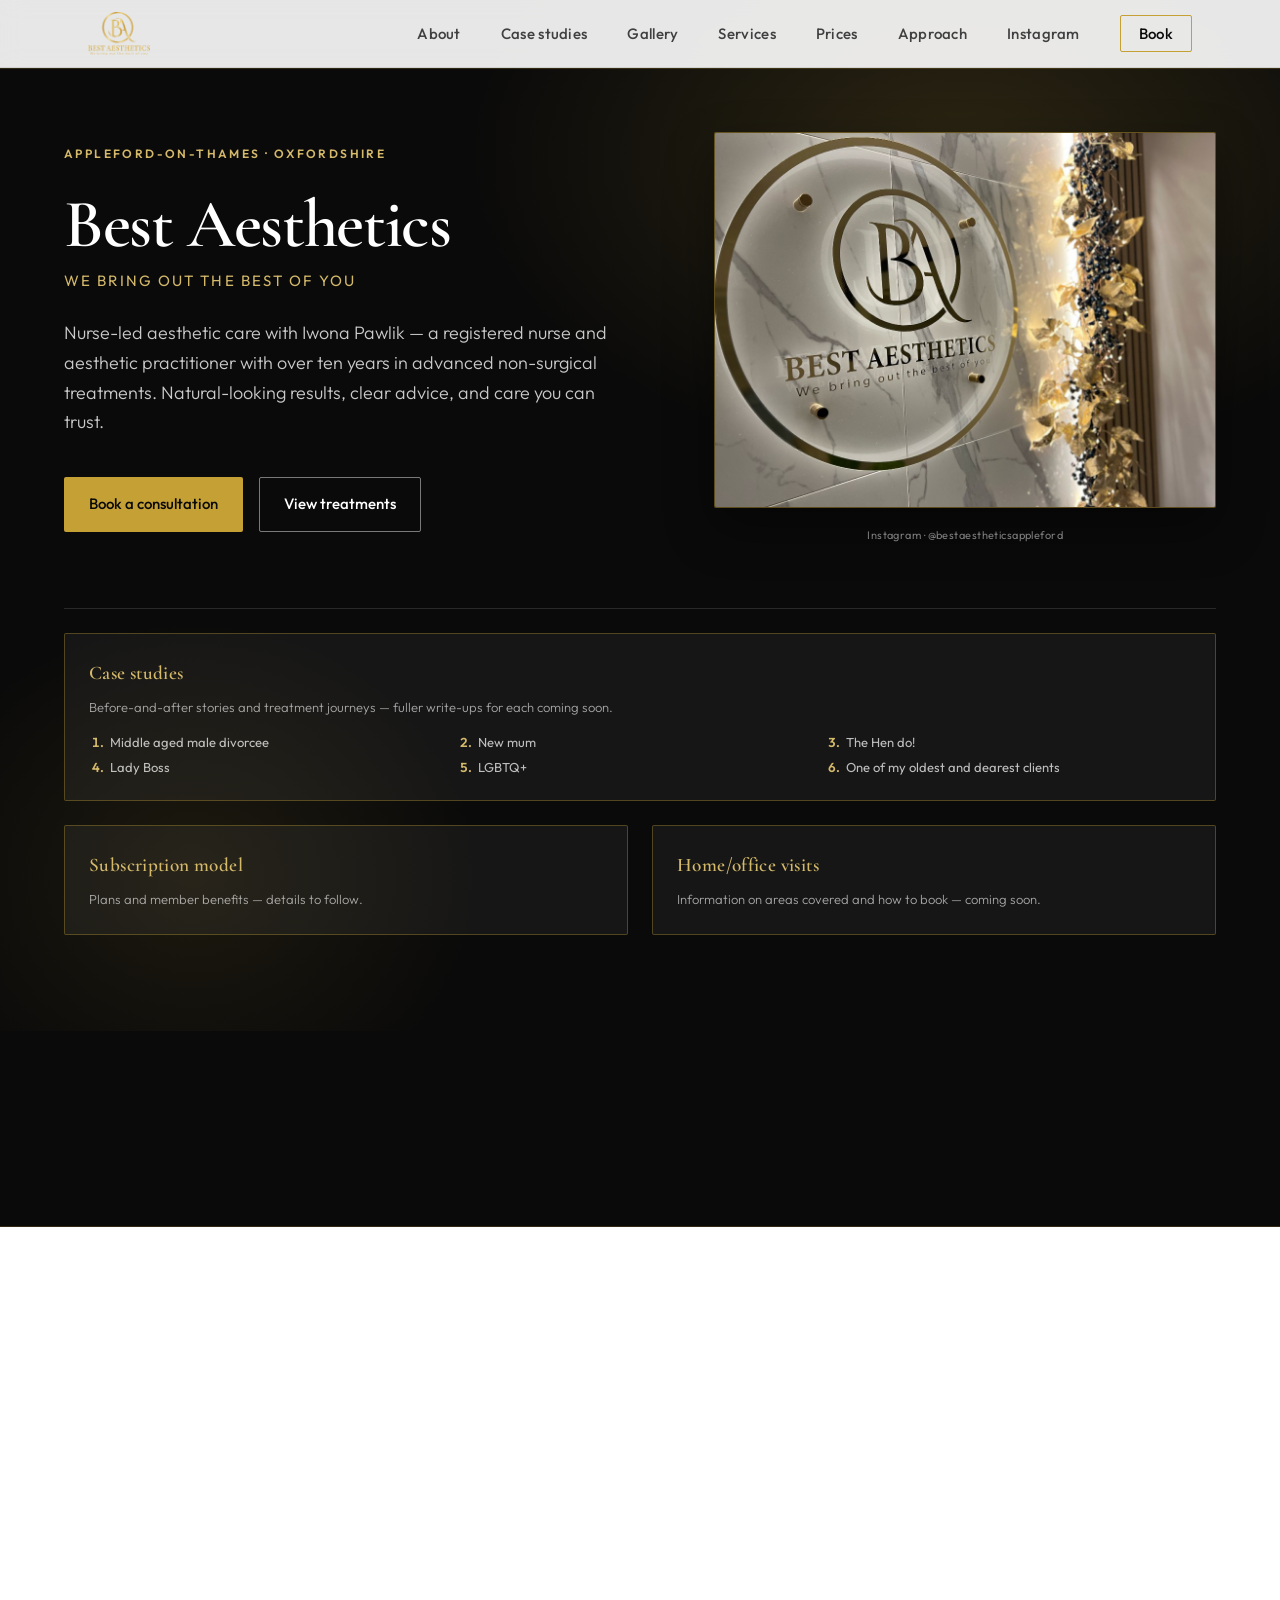
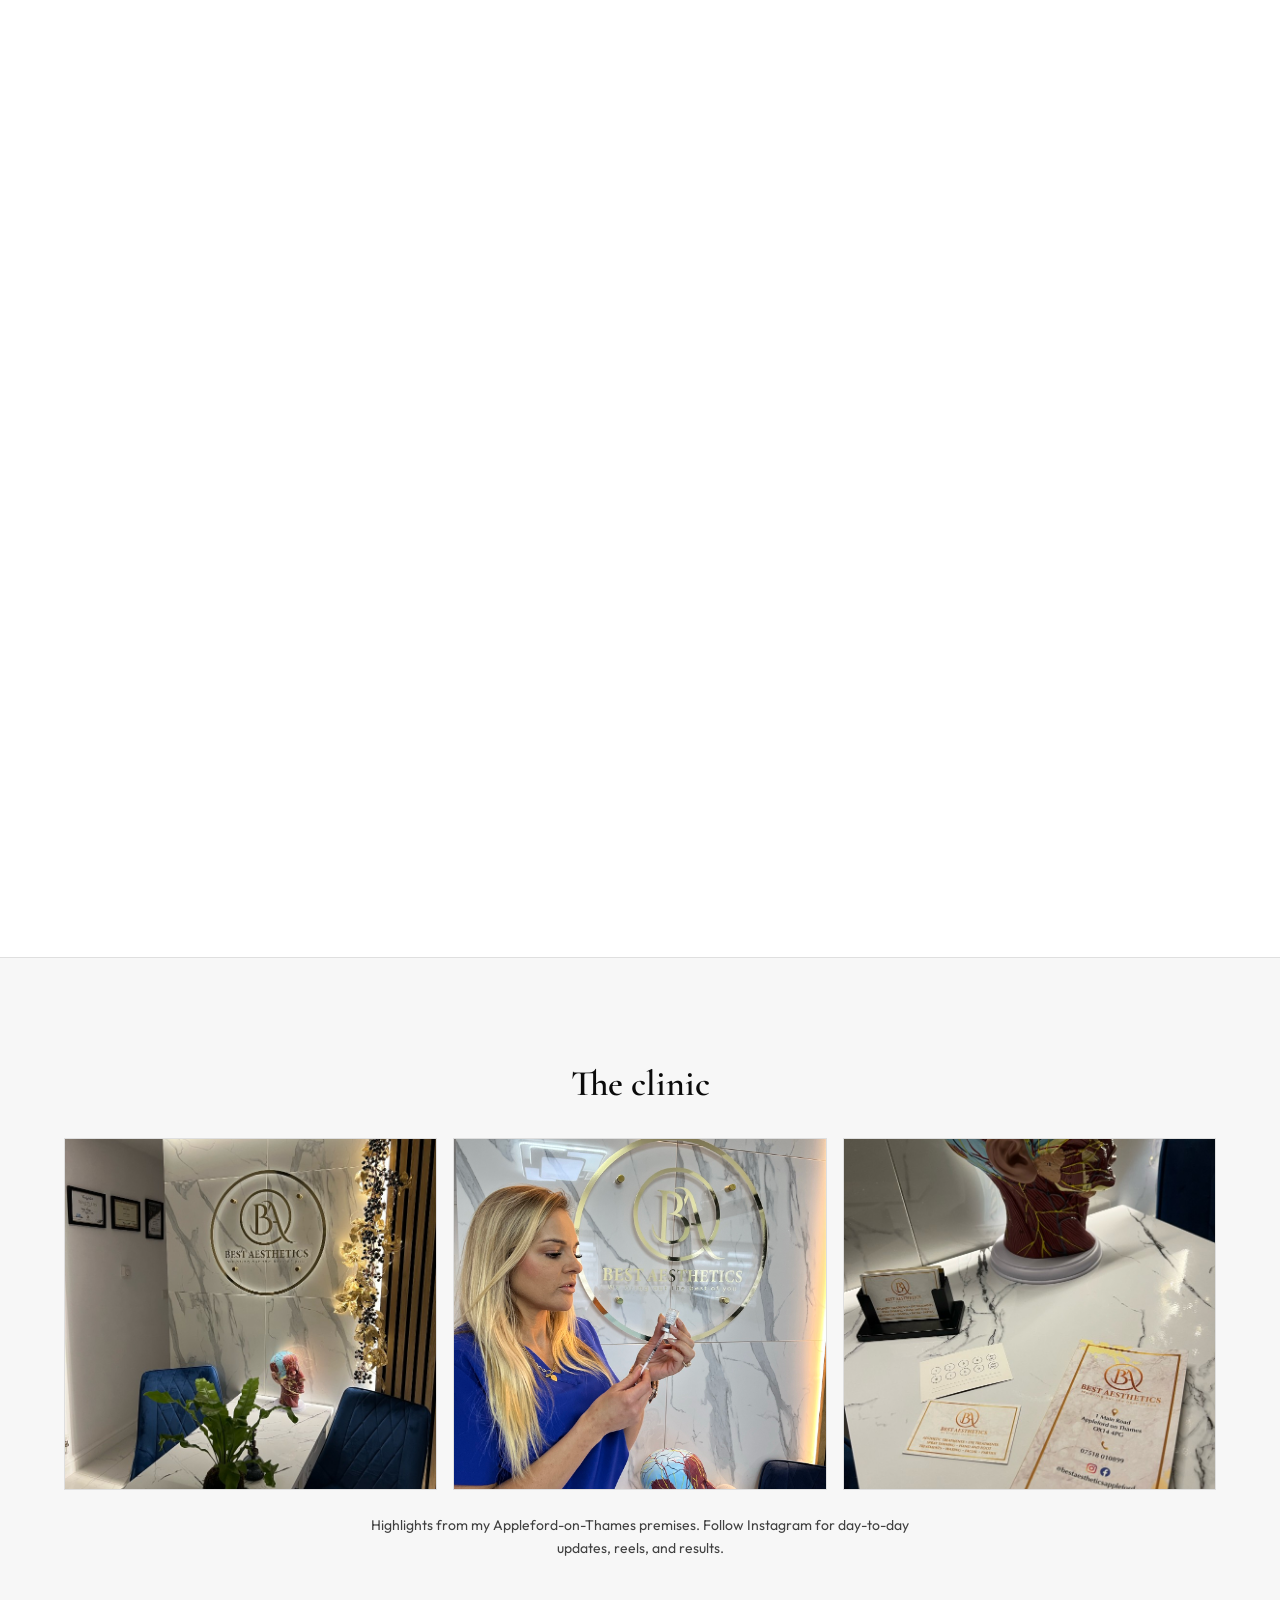
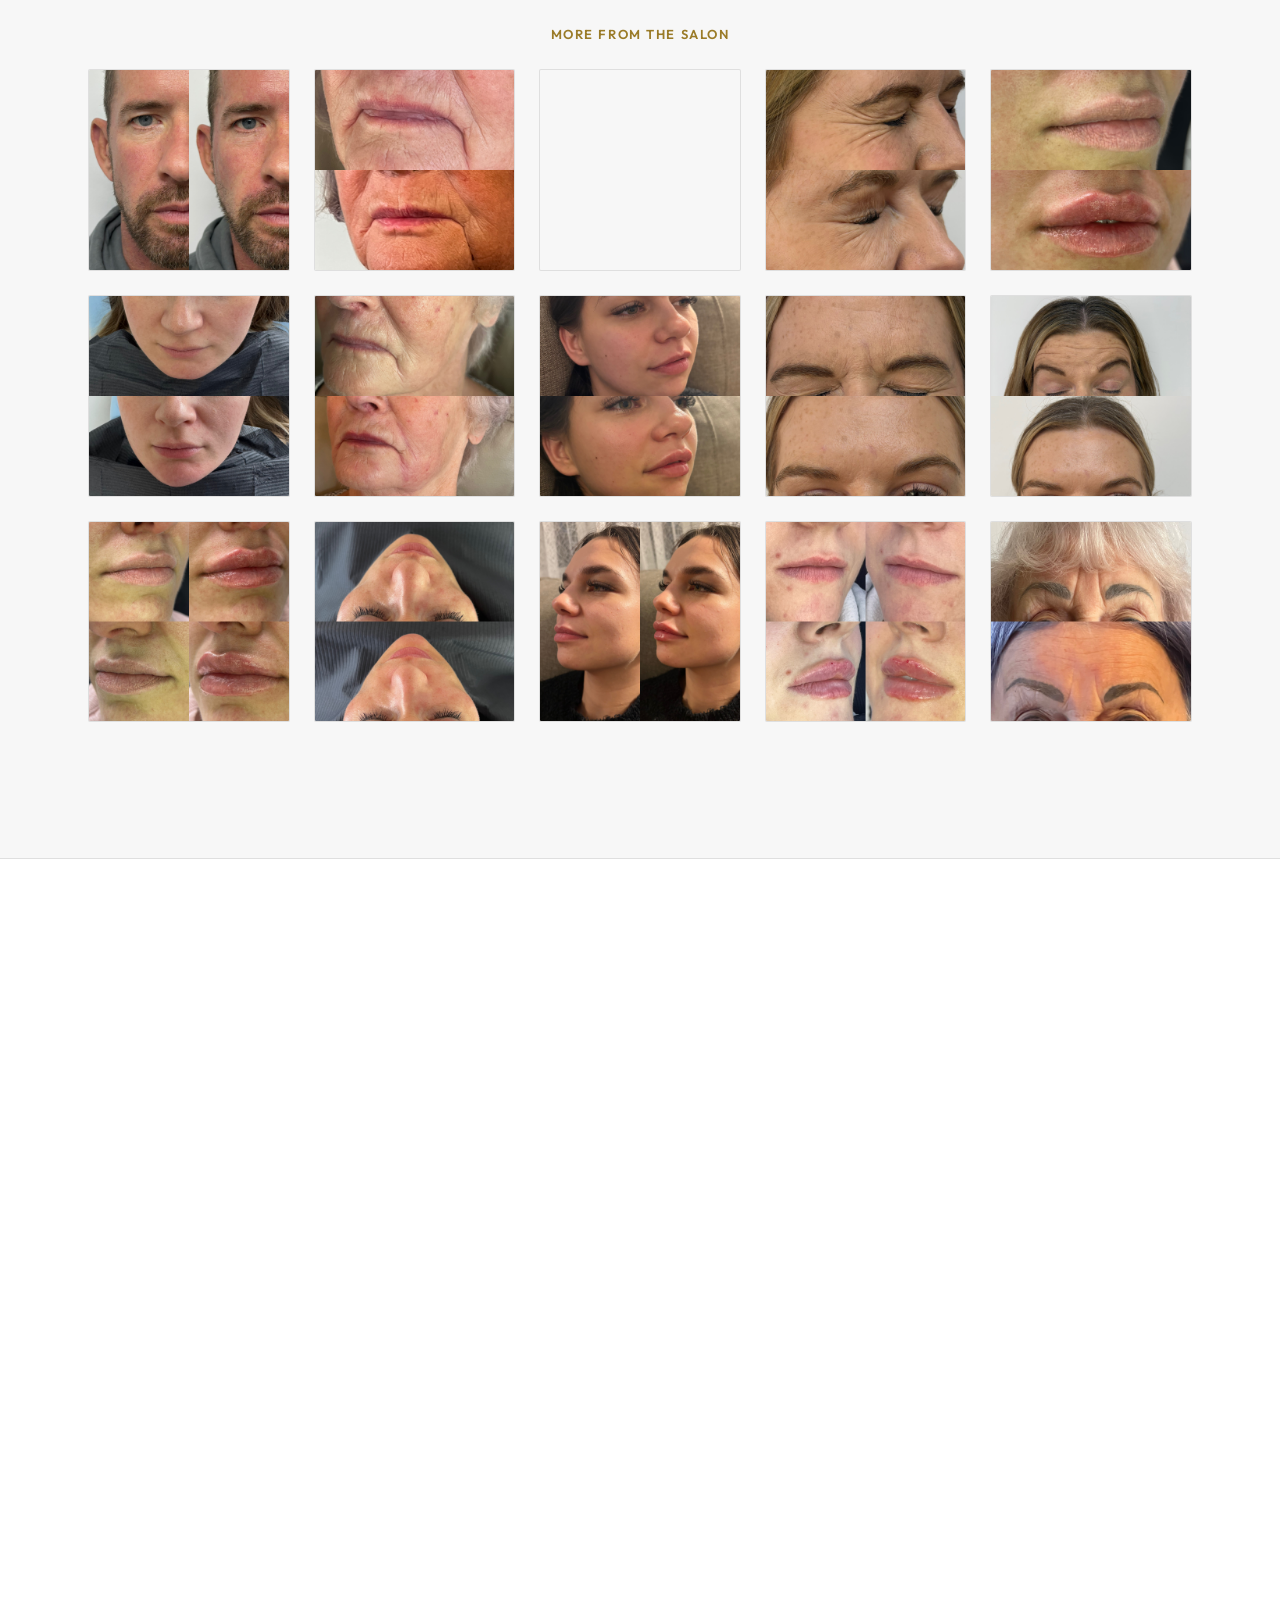
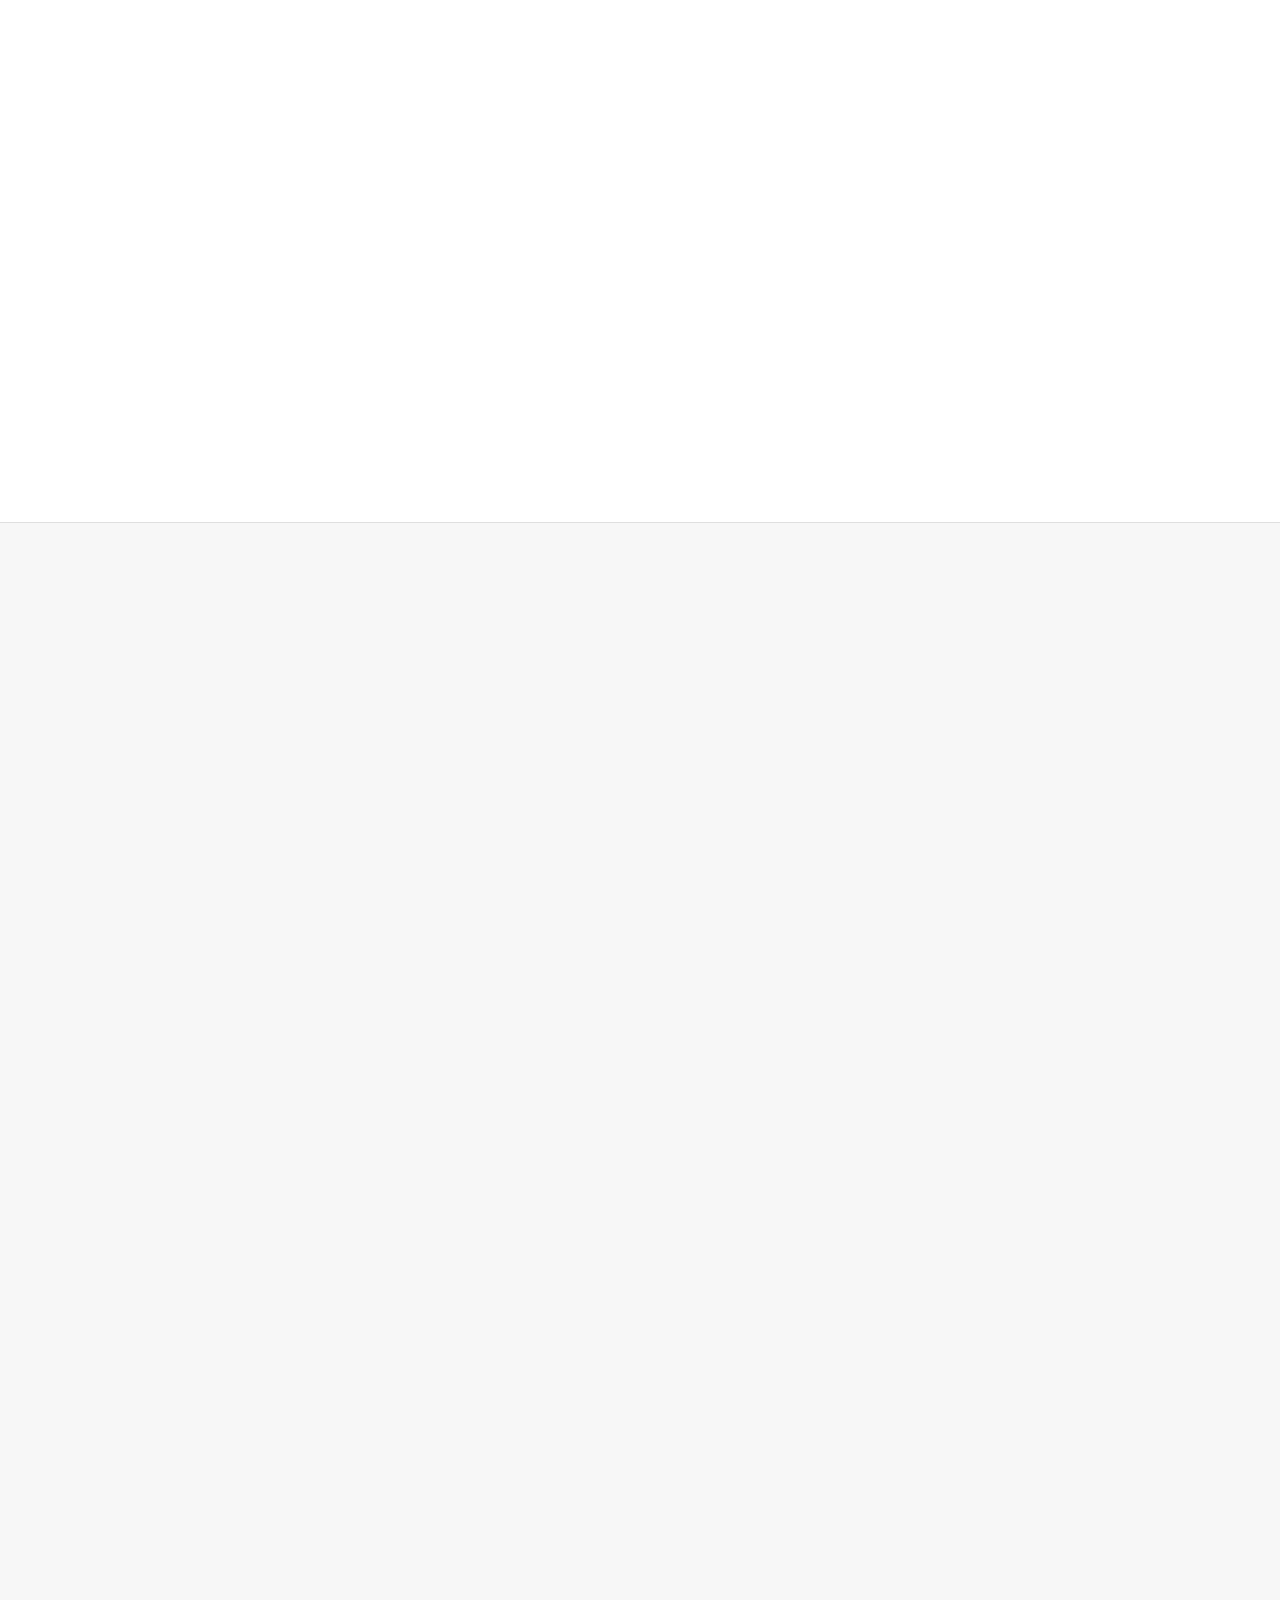
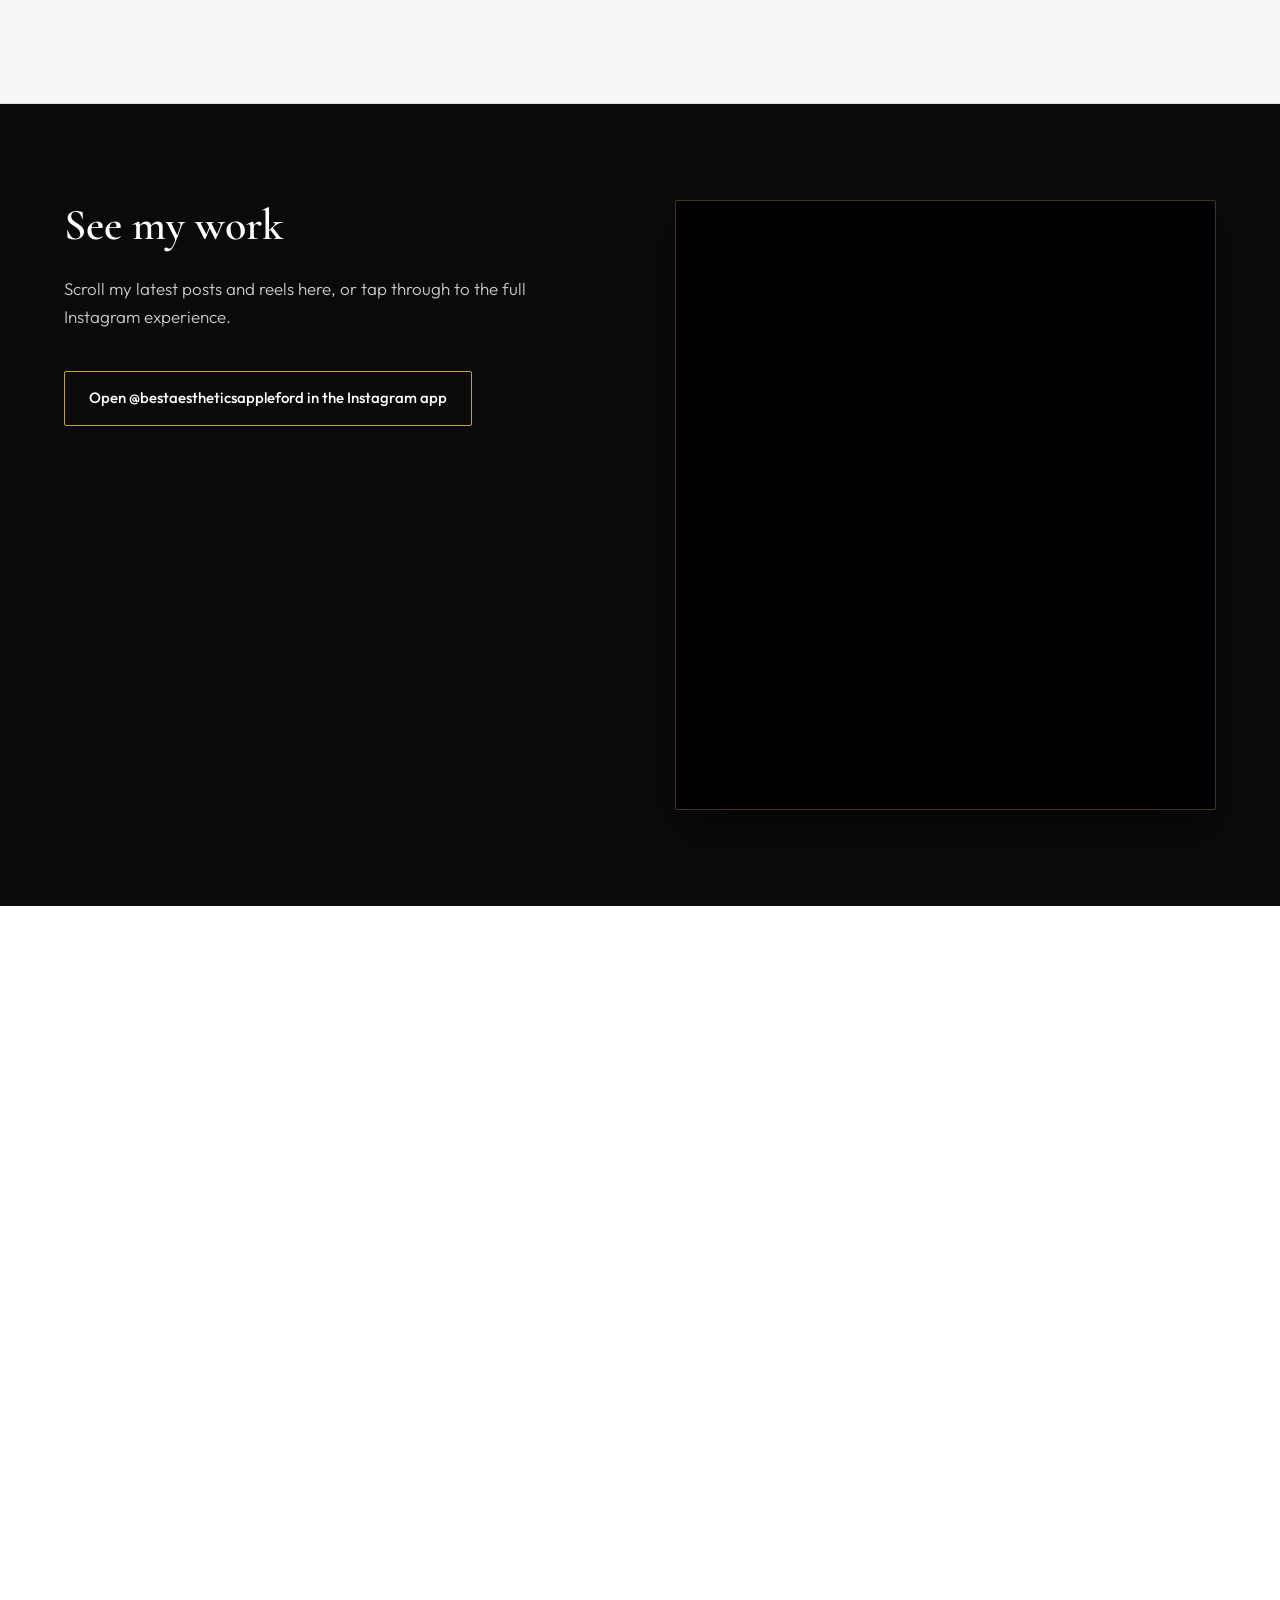
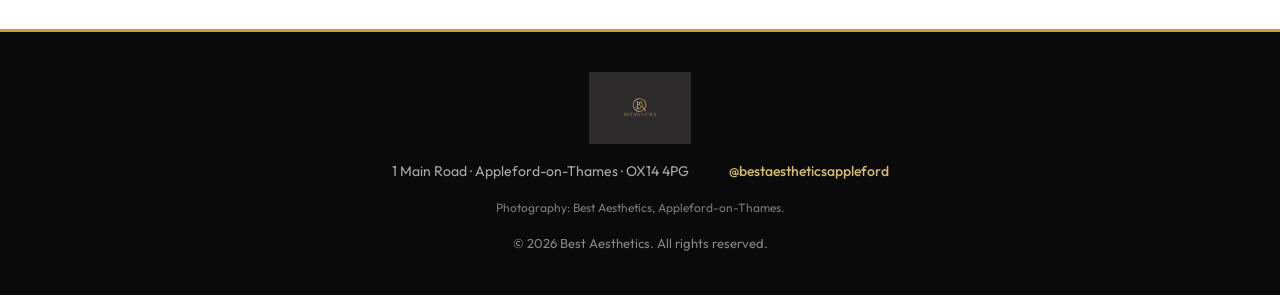
==== index.html @ 9007450d "Make reveal animations fail-safe so content never disappears without JS" ====
<!DOCTYPE html>
<html lang="en-GB">
  <head>
    <meta charset="UTF-8" />
    <meta name="viewport" content="width=device-width, initial-scale=1.0" />
    <script>document.documentElement.classList.add("js");</script>

    <!-- Primary SEO -->
    <title>Best Aesthetics — Nurse-Led Aesthetic Treatments | Appleford-on-Thames, Oxfordshire</title>
    <meta name="description" content="Nurse-led aesthetic clinic in Appleford-on-Thames, Oxfordshire. Anti-wrinkle injections, dermal fillers, lip augmentation, microneedling, vitamin B12 & IV drip therapy. Serving Didcot, Abingdon &amp; Oxford. Iwona Pawlik RGN — 10+ years' experience. Book a consultation today." />
    <meta name="keywords" content="aesthetics Oxfordshire, aesthetics Abingdon, aesthetics Didcot, aesthetics Oxford, anti-wrinkle injections Oxfordshire, dermal fillers Abingdon, lip filler Oxford, microneedling Oxfordshire, B12 injections, IV drip therapy, nurse-led aesthetics, Iwona Pawlik, Best Aesthetics Appleford, non-surgical treatments, aesthetic clinic near Oxford, Appleford aesthetics" />
    <meta name="author" content="Iwona Pawlik RGN, Best Aesthetics" />
    <meta name="robots" content="index, follow, max-snippet:-1, max-image-preview:large, max-video-preview:-1" />
    <meta name="theme-color" content="#0a0a0a" />
    <link rel="canonical" href="https://bestaesthetics.uk/" />

    <!-- Geo / local SEO -->
    <meta name="geo.region" content="GB-OXF" />
    <meta name="geo.placename" content="Appleford-on-Thames, Oxfordshire, England" />
    <meta name="geo.position" content="51.6254;-1.2618" />
    <meta name="ICBM" content="51.6254, -1.2618" />

    <!-- Open Graph -->
    <meta property="og:type" content="website" />
    <meta property="og:url" content="https://bestaesthetics.uk/" />
    <meta property="og:title" content="Best Aesthetics — Nurse-Led Aesthetic Treatments, Oxfordshire" />
    <meta property="og:description" content="Nurse-led aesthetic clinic in Appleford-on-Thames, Oxfordshire. Anti-wrinkle injections, fillers, lip augmentation, microneedling, B12 &amp; IV therapy. Iwona Pawlik RGN — 10+ years' experience." />
    <meta property="og:image" content="https://bestaesthetics.uk/images/about-iwona-clodagh.jpg" />
    <meta property="og:image:width" content="1600" />
    <meta property="og:image:height" content="1200" />
    <meta property="og:image:alt" content="Iwona Pawlik RGN at Best Aesthetics clinic, Appleford-on-Thames" />
    <meta property="og:locale" content="en_GB" />
    <meta property="og:site_name" content="Best Aesthetics" />

    <!-- Twitter Card -->
    <meta name="twitter:card" content="summary_large_image" />
    <meta name="twitter:title" content="Best Aesthetics — Nurse-Led Aesthetics, Oxfordshire" />
    <meta name="twitter:description" content="Anti-wrinkle injections, dermal fillers, microneedling &amp; IV therapy. Appleford-on-Thames, Oxfordshire. Book with Iwona Pawlik RGN." />
    <meta name="twitter:image" content="https://bestaesthetics.uk/images/about-iwona-clodagh.jpg" />

    <!-- Structured data: LocalBusiness + MedicalBusiness -->
    <script type="application/ld+json">
    {
      "@context": "https://schema.org",
      "@type": ["LocalBusiness", "MedicalBusiness"],
      "name": "Best Aesthetics",
      "description": "Nurse-led aesthetic clinic offering anti-wrinkle treatments, dermal fillers, lip augmentation, microneedling, vitamin B12 and IV drip therapy in Appleford-on-Thames, Oxfordshire.",
      "url": "https://bestaesthetics.uk",
      "telephone": "+447518010899",
      "image": "https://bestaesthetics.uk/images/about-iwona-clodagh.jpg",
      "logo": "https://bestaesthetics.uk/images/logo-header.png",
      "address": {
        "@type": "PostalAddress",
        "streetAddress": "1 Main Road",
        "addressLocality": "Appleford-on-Thames",
        "addressRegion": "Oxfordshire",
        "postalCode": "OX14 4PG",
        "addressCountry": "GB"
      },
      "geo": {
        "@type": "GeoCoordinates",
        "latitude": 51.6254,
        "longitude": -1.2618
      },
      "founder": {
        "@type": "Person",
        "name": "Iwona Pawlik",
        "jobTitle": "Registered Nurse and Aesthetic Practitioner",
        "honorificSuffix": "RGN"
      },
      "priceRange": "££",
      "currenciesAccepted": "GBP",
      "areaServed": [
        "Appleford-on-Thames", "Didcot", "Abingdon", "Oxford", "Wallingford", "Oxfordshire"
      ],
      "hasOfferCatalog": {
        "@type": "OfferCatalog",
        "name": "Aesthetic Treatments",
        "itemListElement": [
          { "@type": "Offer", "itemOffered": { "@type": "Service", "name": "Anti-Wrinkle Injections" } },
          { "@type": "Offer", "itemOffered": { "@type": "Service", "name": "Dermal Fillers" } },
          { "@type": "Offer", "itemOffered": { "@type": "Service", "name": "Lip Augmentation" } },
          { "@type": "Offer", "itemOffered": { "@type": "Service", "name": "Microneedling" } },
          { "@type": "Offer", "itemOffered": { "@type": "Service", "name": "Vitamin B12 Injections" } },
          { "@type": "Offer", "itemOffered": { "@type": "Service", "name": "IV Drip Therapy" } }
        ]
      },
      "sameAs": [
        "https://www.instagram.com/bestaestheticsappleford/"
      ]
    }
    </script>

    <link rel="preconnect" href="https://fonts.googleapis.com" />
    <link rel="preconnect" href="https://fonts.gstatic.com" crossorigin />
    <link href="https://fonts.googleapis.com/css2?family=Cormorant+Garamond:ital,wght@0,400;0,600;1,400&family=Outfit:wght@300;400;500;600&display=swap" rel="stylesheet" />
    <link rel="stylesheet" href="styles.css" />
    <link rel="icon" type="image/png" href="images/logo-header.png" />
  </head>
  <body>
    <a class="skip-link" href="#main">Skip to content</a>

    <header class="site-header" id="top">
      <div class="header-inner">
        <a class="logo" href="#top" aria-label="Best Aesthetics home">
          <img
            class="logo__img"
            src="images/logo-header.png"
            width="1024"
            height="702"
            alt="Best Aesthetics — We bring out the best of you"
            decoding="async"
          />
        </a>
        <button
          type="button"
          class="nav-toggle"
          aria-expanded="false"
          aria-controls="site-nav"
          aria-label="Open menu"
        >
          <span class="nav-toggle-bar" aria-hidden="true"></span>
          <span class="nav-toggle-bar" aria-hidden="true"></span>
        </button>
        <nav class="site-nav" id="site-nav" aria-label="Primary">
          <ul class="nav-list">
            <li><a href="#about">About</a></li>
            <li><a href="#case-studies">Case studies</a></li>
            <li><a href="#gallery">Gallery</a></li>
            <li><a href="#services">Services</a></li>
            <li><a href="#pricing">Prices</a></li>
            <li><a href="#approach">Approach</a></li>
            <li><a href="#instagram">Instagram</a></li>
            <li><a href="#contact" class="nav-cta">Book</a></li>
          </ul>
        </nav>
      </div>
    </header>

    <main id="main">
      <section class="hero" aria-labelledby="hero-heading">
        <div class="hero-bg" aria-hidden="true"></div>
        <div class="hero-shell">
          <div class="hero-grid">
            <div class="hero-content">
              <p class="eyebrow">Appleford-on-Thames · Oxfordshire</p>
              <h1 id="hero-heading">Best Aesthetics</h1>
              <p class="hero-tagline">We bring out the best of you</p>
              <p class="hero-lede">
                Nurse-led aesthetic care with Iwona Pawlik — a registered nurse and aesthetic practitioner with
                over ten years in advanced non-surgical treatments. Natural-looking results, clear advice, and
                care you can trust.
              </p>
              <div class="hero-actions">
                <a href="#contact" class="btn btn-primary">Book a consultation</a>
                <a href="#services" class="btn btn-ghost">View treatments</a>
              </div>
            </div>
            <div class="hero-visual">
              <figure class="hero-portrait">
                <img
                  class="hero-portrait__img"
                  src="images/hero-premises-sign.png"
                  width="1024"
                  height="768"
                  alt="Backlit Best Aesthetics circular sign on marble at the Appleford-on-Thames premises"
                  loading="eager"
                  decoding="async"
                />
              </figure>
              <p class="hero-instagram-note">
                <a
                  class="hero-instagram-link"
                  href="https://www.instagram.com/bestaestheticsappleford/"
                  target="_blank"
                  rel="noopener noreferrer"
                  >Instagram · @bestaestheticsappleford</a
                >
              </p>
            </div>
          </div>

          <div class="hero-spotlights" role="region" aria-label="Coming soon">
            <article
              class="hero-spotlight hero-spotlight--case-studies"
              id="case-studies"
              aria-labelledby="hero-case-studies-heading"
            >
              <h3 class="hero-spotlight__title" id="hero-case-studies-heading">
                <a class="hero-spotlight__title-anchor" href="#case-studies">Case studies</a>
              </h3>
              <p class="hero-spotlight__text">
                Before-and-after stories and treatment journeys — fuller write-ups for each coming soon.
              </p>
              <ol class="hero-case-studies__list" aria-label="Case study themes">
                <li class="hero-case-studies__item">Middle aged male divorcee</li>
                <li class="hero-case-studies__item">New mum</li>
                <li class="hero-case-studies__item">The Hen do!</li>
                <li class="hero-case-studies__item">Lady Boss</li>
                <li class="hero-case-studies__item">LGBTQ+</li>
                <li class="hero-case-studies__item">One of my oldest and dearest clients</li>
              </ol>
            </article>
            <article class="hero-spotlight" id="subscription-model" aria-labelledby="hero-subscription-heading">
              <h3 class="hero-spotlight__title" id="hero-subscription-heading">Subscription model</h3>
              <p class="hero-spotlight__text">Plans and member benefits — details to follow.</p>
            </article>
            <article class="hero-spotlight" id="home-office-visits" aria-labelledby="hero-home-office-visits-heading">
              <h3 class="hero-spotlight__title" id="hero-home-office-visits-heading">Home/office visits</h3>
              <p class="hero-spotlight__text">Information on areas covered and how to book — coming soon.</p>
            </article>
          </div>
        </div>
      </section>

      <section class="stats-bar" aria-label="Practice highlights">
          <div class="stats-bar__inner">
            <div class="stat-item reveal reveal--delay-1">
              <span class="stat-value" data-count="15" data-suffix="+">15+</span>
              <span class="stat-label">Years in practice</span>
            </div>
            <div class="stat-item reveal reveal--delay-2">
              <span class="stat-value">RGN</span>
              <span class="stat-label">Nurse-qualified</span>
            </div>
            <div class="stat-item reveal reveal--delay-3">
              <span class="stat-value" data-count="3000" data-suffix="+">3,000+</span>
              <span class="stat-label">Clients treated</span>
            </div>
            <div class="stat-item reveal reveal--delay-4">
              <span class="stat-value" data-count="6">6</span>
              <span class="stat-label">Treatment types</span>
            </div>
          </div>
      </section>

      <section class="section about" id="about" aria-labelledby="about-heading">
          <div class="section-inner about-split reveal">
          <figure class="about-figure">
            <img
              src="images/about-iwona-clodagh.jpg"
              width="1600"
              height="1200"
              alt="Iwona Pawlik in a blue tunic at Best Aesthetics, demonstrating on a facial anatomy model at the consultation desk"
              loading="lazy"
              decoding="async"
            />
          </figure>
          <div class="about-copy">
            <h2 id="about-heading" class="section-title">About Best Aesthetics</h2>
            <p class="section-lede">
              Hello, I’m <strong>Iwona</strong>, founder of <strong>Best Aesthetics</strong> — a nurse-led
              aesthetics clinic based in <strong>Appleford</strong>, welcoming clients from
              <strong>Didcot</strong>, <strong>Abingdon</strong>, <strong>Oxford</strong> and the surrounding
              <strong>Oxfordshire</strong> areas.
            </p>
            <p>
              I began my journey in <strong>2010</strong>, when my clinic was originally known as
              <em>Best Beauty</em> on Wilkins Road. During those early years, I built a loyal client base,
              meeting thousands of wonderful clients — many of whom continue to trust me with their treatments
              today.
            </p>
            <p>
              In <strong>2013</strong>, my passion evolved towards the precision and clinical excellence of
              <strong>aesthetic medicine</strong>. I transitioned fully from traditional beauty treatments into
              advanced <strong>non-surgical aesthetic treatments</strong>, focusing on achieving
              <strong>natural-looking, balanced results</strong>. This marked the beginning of Best Aesthetics
              as it is known today.
            </p>
            <p>
              With over <strong>10 years of experience in aesthetics</strong>, I further strengthened my clinical
              expertise by completing <strong>four years of full-time study at Oxford Brookes University</strong>,
              qualifying as a <strong>registered nurse</strong>. This allows me to combine medical knowledge
              with advanced aesthetic skills, ensuring the highest standards of
              <strong>patient safety, ethical practice, and evidence-based treatments</strong>.
            </p>
            <p>
              Alongside running Best Aesthetics, I also work as a
              <strong>part-time Practice Nurse at Wallingford Medical Practice</strong>, where I have developed
              a strong reputation as a <strong>compassionate and attentive listener</strong>, always prioritising
              patient wellbeing and individual needs.
            </p>
            <p>
              I am known for my <strong>conservative and ethical approach to aesthetics</strong>. I prioritise
              <strong>natural-looking results over aesthetics for the sake of aesthetics</strong>, focusing on
              facial harmony and long-term outcomes. I am also confident in
              <strong>advising clients against treatments</strong> if I believe they may not achieve excellent
              results or could be detrimental in the long term.
            </p>
            <p>
              At Best Aesthetics, every treatment is tailored, carefully planned, and delivered with precision,
              honesty, and care. I continue to invest in ongoing training and advanced techniques to ensure my
              clients receive the most up-to-date and effective treatments available in modern aesthetic
              practice.
            </p>
          </div>
        </div>
      </section>

      <section class="section gallery" id="gallery" aria-labelledby="gallery-heading">
        <h2 id="gallery-heading" class="gallery-title">The clinic</h2>
        <div class="section-inner gallery-strip">
          <img
            src="images/about-consultation-room.png"
            width="768"
            height="1024"
            alt="Consultation area at Best Aesthetics: marble table, blue chairs, and branded wall sign"
            loading="lazy"
            decoding="async"
          />
          <img
            src="images/gallery-clinic-centre.jpg"
            width="1600"
            height="1200"
            alt="Best Aesthetics clinic interior, Appleford-on-Thames"
            loading="lazy"
            decoding="async"
          />
          <img
            src="images/gallery-reception-materials.png"
            width="768"
            height="1024"
            alt="Reception desk with Best Aesthetics literature, cards, and anatomical model"
            loading="lazy"
            decoding="async"
          />
        </div>
        <p class="gallery-caption">
          Highlights from my Appleford-on-Thames premises. Follow Instagram for day-to-day updates, reels, and
          results.
        </p>
        <h3 class="gallery-subtitle" id="gallery-mosaic-heading">More from the salon</h3>
        <ul class="gallery-mosaic" aria-labelledby="gallery-mosaic-heading">
          <li class="gallery-mosaic__item">
            <img
              class="gallery-mosaic__img"
              src="images/before_and_after_photos/03783234-2E7F-4D42-95A7-E0B4036E056B.JPG"
              width="2048"
              height="2048"
              alt="Before and after treatment result"
              loading="lazy"
              decoding="async"
            />
          </li>
          <li class="gallery-mosaic__item">
            <img
              class="gallery-mosaic__img"
              src="images/before_and_after_photos/15CDB0BF-A1F8-4BF8-9172-2959D4E2B4B1.JPG"
              width="2048"
              height="2048"
              alt="Before and after treatment result"
              loading="lazy"
              decoding="async"
            />
          </li>
          <li class="gallery-mosaic__item">
            <img
              class="gallery-mosaic__img"
              src="images/before_and_after_photos/29872EF8-7985-43E3-8A10-448670077052.JPG"
              width="2048"
              height="2048"
              alt="Before and after treatment result"
              loading="lazy"
              decoding="async"
            />
          </li>
          <li class="gallery-mosaic__item">
            <img
              class="gallery-mosaic__img"
              src="images/before_and_after_photos/48F5EAAF-677C-4442-BEFE-D7F49BF621EE.JPG"
              width="2048"
              height="2048"
              alt="Before and after treatment result"
              loading="lazy"
              decoding="async"
            />
          </li>
          <li class="gallery-mosaic__item">
            <img
              class="gallery-mosaic__img"
              src="images/before_and_after_photos/7A9760B3-8B97-4654-B7CF-305417C41384.JPG"
              width="2048"
              height="2048"
              alt="Before and after treatment result"
              loading="lazy"
              decoding="async"
            />
          </li>
          <li class="gallery-mosaic__item">
            <img
              class="gallery-mosaic__img"
              src="images/before_and_after_photos/86BF47A4-7312-44F7-ABD2-49BDB0D0A070.JPG"
              width="2048"
              height="2048"
              alt="Before and after treatment result"
              loading="lazy"
              decoding="async"
            />
          </li>
          <li class="gallery-mosaic__item">
            <img
              class="gallery-mosaic__img"
              src="images/before_and_after_photos/8FCC427E-34CE-4AA8-9A81-D61A162690DE.JPG"
              width="2048"
              height="2048"
              alt="Before and after treatment result"
              loading="lazy"
              decoding="async"
            />
          </li>
          <li class="gallery-mosaic__item">
            <img
              class="gallery-mosaic__img"
              src="images/before_and_after_photos/9EB22A25-975D-4FC8-873E-4C148A307DDD.JPG"
              width="2048"
              height="2048"
              alt="Before and after treatment result"
              loading="lazy"
              decoding="async"
            />
          </li>
          <li class="gallery-mosaic__item">
            <img
              class="gallery-mosaic__img"
              src="images/before_and_after_photos/B1CDA254-DBAA-45B2-B1E7-FB68E1AEFF3E.JPG"
              width="2048"
              height="2048"
              alt="Before and after treatment result"
              loading="lazy"
              decoding="async"
            />
          </li>
          <li class="gallery-mosaic__item">
            <img
              class="gallery-mosaic__img"
              src="images/before_and_after_photos/B58A2404-465B-4D7B-8642-5CB7AD545FA7.JPG"
              width="2048"
              height="2048"
              alt="Before and after treatment result"
              loading="lazy"
              decoding="async"
            />
          </li>
          <li class="gallery-mosaic__item">
            <img
              class="gallery-mosaic__img"
              src="images/before_and_after_photos/C3922AFE-FC8E-4320-998A-E26B95CC947C.JPG"
              width="2048"
              height="2048"
              alt="Before and after treatment result"
              loading="lazy"
              decoding="async"
            />
          </li>
          <li class="gallery-mosaic__item">
            <img
              class="gallery-mosaic__img"
              src="images/before_and_after_photos/CAFECF72-0BD6-4203-ACC2-7C1716D61FDF.JPG"
              width="2048"
              height="2048"
              alt="Before and after treatment result"
              loading="lazy"
              decoding="async"
            />
          </li>
          <li class="gallery-mosaic__item">
            <img
              class="gallery-mosaic__img"
              src="images/before_and_after_photos/D72A58F9-78DB-4457-A7FF-A36D7919ADA8.JPG"
              width="2048"
              height="2048"
              alt="Before and after treatment result"
              loading="lazy"
              decoding="async"
            />
          </li>
          <li class="gallery-mosaic__item">
            <img
              class="gallery-mosaic__img"
              src="images/before_and_after_photos/E572E376-699F-485E-8525-914ECABCD5A7 2.JPG"
              width="2048"
              height="2048"
              alt="Before and after treatment result"
              loading="lazy"
              decoding="async"
            />
          </li>
          <li class="gallery-mosaic__item">
            <img
              class="gallery-mosaic__img"
              src="images/before_and_after_photos/F9122960-4A37-45BB-9CD4-3A37D7C97070.JPG"
              width="2048"
              height="2048"
              alt="Before and after treatment result"
              loading="lazy"
              decoding="async"
            />
          </li>
        </ul>
      </section>

      <section class="section services" id="services" aria-labelledby="services-heading">
        <div class="section-inner reveal">
          <div class="section-header">
            <h2 id="services-heading" class="section-title">What I offer</h2>
            <p class="section-subtitle">
              Evidence-based options, explained clearly. I’ll help you choose what’s right for you — and
              what can wait.
              <a href="#pricing" class="services-prices-link">View the full treatment menu &amp; prices</a>
            </p>
          </div>
          <ul class="service-grid">
            <li class="service-card reveal reveal--delay-1">
              <h3>Anti-wrinkle treatments</h3>
              <p>
                Prescription muscle-relaxing injections for lines and wrinkles — assessed and delivered
                with nursing-led care and natural movement in mind.
              </p>
            </li>
            <li class="service-card reveal reveal--delay-2">
              <h3>Dermal fillers</h3>
              <p>
                Volume and contouring where you need it, with a focus on balance, proportion, and
                subtlety.
              </p>
            </li>
            <li class="service-card reveal reveal--delay-3">
              <h3>Lip augmentation</h3>
              <p>
                Shape, definition, and hydration tailored to your features — never a one-size look.
              </p>
            </li>
            <li class="service-card reveal reveal--delay-4">
              <h3>Microneedling</h3>
              <p>
                Collagen-stimulating skin needling to improve texture, fine lines, and overall skin
                quality.
              </p>
            </li>
            <li class="service-card reveal reveal--delay-5">
              <h3>Vitamin&nbsp;B12</h3>
              <p>
                Intramuscular B12 for clients who are low or deficient. Vitamin&nbsp;B12 contributes to the
                reduction of tiredness and fatigue, normal energy-yielding metabolism, normal psychological
                function, normal functioning of the nervous system, and normal red blood cell formation.
                I’ll take a history and advise whether injections are appropriate for you.
              </p>
            </li>
            <li class="service-card reveal reveal--delay-1">
              <h3>IV Drip Therapy</h3>
              <p>
                Intravenous hydration and vitamin protocols in clinic, planned after your consultation and
                health history — so support for energy, recovery, and wellbeing is matched to you, safely and
                professionally.
              </p>
            </li>
          </ul>
        </div>
      </section>

      <section class="section pricing" id="pricing" aria-labelledby="pricing-heading">
        <div class="section-inner pricing-inner reveal">
          <header class="pricing-header">
            <h2 id="pricing-heading" class="section-title">Treatment menu &amp; prices</h2>
            <blockquote class="pricing-quote">
              <p>“Enhancing what is already beautiful — never changing who you are.”</p>
            </blockquote>
            <p class="pricing-strap">Subtle enhancement · Natural balance · Medical expertise</p>
            <p class="pricing-intro">
              At Best Aesthetics, I focus on enhancing your natural features rather than changing the way
              you look. Every treatment is bespoke, conservatively planned, and designed to preserve facial
              harmony, expression, and individuality. The full treatment menu and current prices are shown in
              the sheets below (updated from our published price list).
            </p>
          </header>

          <div class="pricing-sheets" role="region" aria-label="Treatment menu and prices">
            <figure class="pricing-sheet">
              <img
                class="pricing-sheet__img"
                src="Price list/1.png"
                width="2000"
                height="1414"
                alt="Best Aesthetics treatment menu cover: Iwona Pawlik RN, contact details, and introduction"
                loading="lazy"
                decoding="async"
              />
            </figure>
            <figure class="pricing-sheet">
              <img
                class="pricing-sheet__img"
                src="Price list/2.png"
                width="2000"
                height="1414"
                alt="Dermal filler prices: multi-ml packages, popular areas, signature packages, and booking notes"
                loading="lazy"
                decoding="async"
              />
            </figure>
            <figure class="pricing-sheet">
              <img
                class="pricing-sheet__img"
                src="Price list/3.png"
                width="2000"
                height="1414"
                alt="Vitamin B12, skin rejuvenation injectables, and botulinum toxin area pricing and advanced treatments"
                loading="lazy"
                decoding="async"
              />
            </figure>
            <figure class="pricing-sheet">
              <img
                class="pricing-sheet__img"
                src="Price list/4.png"
                width="2000"
                height="1414"
                alt="IV drip therapy options and frequently asked questions"
                loading="lazy"
                decoding="async"
              />
            </figure>
          </div>

          <p class="pricing-access-note" id="pricing-access-note">
            Need this information as text or a different format? Use the
            <a href="#contact">contact form</a> or call <a href="tel:+447518010899">07518 010899</a>.
          </p>

          <div class="price-block price-block--book">
            <h3 class="price-block__title">Book an appointment</h3>
            <p>
              <strong>Iwona Pawlik, RN</strong> — Practice nurse &amp; aesthetic practitioner. All clients
              complete a medical consultation and consent process prior to treatment.
            </p>
            <a
              class="btn btn-primary pricing-book-btn"
              href="https://facesconsent.com/bookings/iwona-pawlik"
              target="_blank"
              rel="noopener noreferrer"
              >Book online via Faces Consent</a
            >
            <p class="price-foot pricing-consent-note">
              Or use the <a href="#contact">contact form</a> and I’ll help you get started.
            </p>
          </div>
        </div>
      </section>

      <section class="section approach" id="approach" aria-labelledby="approach-heading">
        <div class="section-inner split reveal">
          <div class="split-text">
            <h2 id="approach-heading" class="section-title">My approach</h2>
            <ol class="approach-list">
              <li>
                <strong>Listen</strong>
                <span>I map what you want to see in the mirror, not what trends suggest.</span>
              </li>
              <li>
                <strong>Educate</strong>
                <span>Clear options, realistic timelines, and transparent expectations.</span>
              </li>
              <li>
                <strong>Refine</strong>
                <span>Conservative steps, assessed over time—because great work is cumulative.</span>
              </li>
            </ol>
          </div>
          <blockquote class="pull-quote">
            <p>“The best compliment is when people notice you look rested — not ‘done.’”</p>
            <footer>— Best Aesthetics</footer>
          </blockquote>
        </div>
      </section>

      <section class="section instagram" id="instagram" aria-labelledby="instagram-heading">
        <div class="section-inner instagram-inner">
          <div class="instagram-copy">
            <h2 id="instagram-heading" class="section-title">See my work</h2>
            <p>
              Scroll my latest posts and reels here, or tap through to the full Instagram experience.
            </p>
            <a
              class="btn btn-instagram"
              href="https://www.instagram.com/bestaestheticsappleford/"
              target="_blank"
              rel="noopener noreferrer"
              >Open @bestaestheticsappleford in the Instagram app</a
            >
          </div>
          <div class="instagram-embed-wrap">
            <iframe
              class="instagram-embed-frame"
              title="Best Aesthetics (@bestaestheticsappleford) on Instagram"
              src="https://www.instagram.com/bestaestheticsappleford/embed/"
              loading="lazy"
              referrerpolicy="strict-origin-when-cross-origin"
              allowfullscreen
            ></iframe>
          </div>
        </div>
      </section>

      <section class="section contact" id="contact" aria-labelledby="contact-heading">
        <div class="section-inner contact-inner reveal">
          <div class="contact-copy">
            <h2 id="contact-heading" class="section-title">Begin with a conversation</h2>
            <p>
              Tell me what you’re considering. I’ll follow up with availability and how to prepare for
              your first visit.
            </p>
            <address class="contact-details">
              <p>
                <span class="label">Address</span>
                1 Main Road, Appleford-on-Thames, Oxfordshire <span class="postcode">OX14 4PG</span>,
                United Kingdom
              </p>
              <p>
                <span class="label">Practitioner</span>
                Iwona Pawlik — General Nurse (RGN)
              </p>
              <p>
                <span class="label">Phone</span>
                <a href="tel:+447518010899">07518 010899</a>
                <span class="contact-hint"> · By appointment only</span>
              </p>
              <p>
                <span class="label">Get in touch</span>
                Call, use the form below, or message me on Instagram — I’ll get back to you as soon as I
                can.
              </p>
            </address>
          </div>
          <form class="contact-form" action="#" method="post" novalidate>
            <div class="field">
              <label for="name">Name</label>
              <input type="text" id="name" name="name" autocomplete="name" required />
            </div>
            <div class="field">
              <label for="email">Email</label>
              <input type="email" id="email" name="email" autocomplete="email" required />
            </div>
            <div class="field">
              <label for="message">What are you interested in?</label>
              <textarea id="message" name="message" rows="4" required></textarea>
            </div>
            <button type="submit" class="btn btn-primary btn-full">Request a callback</button>
            <p class="form-note" role="status" aria-live="polite"></p>
          </form>
        </div>
      </section>
    </main>

    <footer class="site-footer">
      <div class="footer-inner">
        <div class="footer-brand">
          <img
            class="footer-brand__img"
            src="images/logo-insta-card.png"
            width="1024"
            height="724"
            alt="Best Aesthetics"
            decoding="async"
          />
        </div>
        <p class="footer-location">1 Main Road · Appleford-on-Thames · OX14 4PG</p>
        <a
          class="footer-instagram"
          href="https://www.instagram.com/bestaestheticsappleford/"
          target="_blank"
          rel="noopener noreferrer"
          >@bestaestheticsappleford</a
        >
        <p class="footer-credits">Photography: Best Aesthetics, Appleford-on-Thames.</p>
        <p class="footer-meta">&copy; <span id="year"></span> Best Aesthetics. All rights reserved.</p>
      </div>
    </footer>

    <script src="script.js"></script>

    <!-- Lightbox -->
    <div class="lightbox" id="lightbox" role="dialog" aria-modal="true" aria-label="Image viewer" hidden>
      <button class="lightbox__close" id="lightbox-close" aria-label="Close image viewer">&times;</button>
      <img class="lightbox__img" src="" alt="" id="lightbox-img" />
    </div>

    <!-- Back to top -->
    <button class="back-to-top" id="back-to-top" aria-label="Scroll back to top" hidden>
      <svg width="16" height="16" viewBox="0 0 16 16" fill="none" aria-hidden="true">
        <path d="M8 13V3M3 8l5-5 5 5" stroke="currentColor" stroke-width="2" stroke-linecap="round" stroke-linejoin="round"/>
      </svg>
    </button>
  </body>
</html>
---- styles.css ----
/* Best Aesthetics — gold, black & white */
:root {
  --color-bg: #ffffff;
  --color-bg-muted: #f7f7f7;
  --color-bg-elevated: #fafafa;
  --color-ink: #0a0a0a;
  --color-ink-muted: #404040;
  --color-gold: #d4b96a;
  --color-gold-mid: #c4a035;
  --color-gold-dark: #9a7b28;
  --color-accent: var(--color-gold-mid);
  --color-accent-soft: rgba(196, 160, 53, 0.15);
  --color-line: rgba(10, 10, 10, 0.1);
  --font-display: "Cormorant Garamond", Georgia, serif;
  --font-body: "Outfit", system-ui, sans-serif;
  --space-xs: 0.5rem;
  --space-sm: 1rem;
  --space-md: 1.5rem;
  --space-lg: 2.5rem;
  --space-xl: 4rem;
  --space-2xl: 6rem;
  --radius: 2px;
  --shadow-soft: 0 20px 40px rgba(10, 10, 10, 0.06);
  --header-h: 4.25rem;
  --ease-out: cubic-bezier(0.22, 1, 0.36, 1);
}

*,
*::before,
*::after {
  box-sizing: border-box;
}

html {
  scroll-behavior: smooth;
}

@media (prefers-reduced-motion: reduce) {
  html {
    scroll-behavior: auto;
  }

  *,
  *::before,
  *::after {
    animation-duration: 0.01ms !important;
    animation-iteration-count: 1 !important;
    transition-duration: 0.01ms !important;
  }
}

body {
  margin: 0;
  font-family: var(--font-body);
  font-weight: 400;
  font-size: 1.0625rem;
  line-height: 1.65;
  color: var(--color-ink);
  background-color: var(--color-bg);
}

.skip-link {
  position: absolute;
  top: -100%;
  left: var(--space-sm);
  z-index: 200;
  padding: var(--space-xs) var(--space-sm);
  background: var(--color-ink);
  color: var(--color-gold);
  font-size: 0.875rem;
  text-decoration: none;
  border-radius: var(--radius);
}

.skip-link:focus {
  top: var(--space-sm);
}

/* Header */
.site-header {
  position: fixed;
  top: 0;
  left: 0;
  right: 0;
  z-index: 100;
  height: var(--header-h);
  background: rgba(255, 255, 255, 0.9);
  backdrop-filter: blur(12px);
  -webkit-backdrop-filter: blur(12px);
  border-bottom: 1px solid var(--color-line);
  box-shadow: 0 1px 0 rgba(196, 160, 53, 0.2);
}

.header-inner {
  max-width: 72rem;
  margin: 0 auto;
  padding: 0 var(--space-md);
  height: 100%;
  display: flex;
  align-items: center;
  justify-content: space-between;
}

.logo {
  display: flex;
  align-items: center;
  text-decoration: none;
  line-height: 0;
}

.logo__img {
  display: block;
  height: 2.35rem;
  width: auto;
  max-width: min(58vw, 11.5rem);
  object-fit: contain;
  object-position: left center;
}

@media (min-width: 40rem) {
  .logo__img {
    height: 2.65rem;
    max-width: 13rem;
  }
}

.logo:hover .logo__img {
  opacity: 0.88;
}

.nav-toggle {
  display: none;
  flex-direction: column;
  justify-content: center;
  gap: 6px;
  width: 2.5rem;
  height: 2.5rem;
  padding: 0;
  border: none;
  background: transparent;
  cursor: pointer;
}

.nav-toggle-bar {
  display: block;
  height: 2px;
  width: 100%;
  background: var(--color-ink);
  transition: transform 0.25s var(--ease-out), opacity 0.2s;
}

.site-header.nav-open .nav-toggle-bar:first-child {
  transform: translateY(4px) rotate(45deg);
}

.site-header.nav-open .nav-toggle-bar:last-child {
  transform: translateY(-4px) rotate(-45deg);
}

.nav-list {
  display: flex;
  align-items: center;
  gap: var(--space-lg);
  list-style: none;
  margin: 0;
  padding: 0;
}

.nav-list a {
  font-size: 0.9375rem;
  font-weight: 500;
  color: var(--color-ink-muted);
  text-decoration: none;
  letter-spacing: 0.02em;
}

.nav-list a:hover,
.nav-list a:focus-visible {
  color: var(--color-gold-dark);
}

.nav-cta {
  padding: 0.5rem 1.125rem;
  border: 1px solid var(--color-gold-mid);
  color: var(--color-ink) !important;
  border-radius: var(--radius);
}

.nav-cta:hover,
.nav-cta:focus-visible {
  background: var(--color-gold-mid);
  color: var(--color-ink) !important;
}

@media (max-width: 52rem) {
  .nav-toggle {
    display: flex;
  }

  .site-nav {
    position: absolute;
    top: 100%;
    left: 0;
    right: 0;
    height: calc(100vh - var(--header-h));
    z-index: 99;
    background: #ffffff;
    padding: var(--space-lg);
    overflow-y: auto;
    border-top: 2px solid var(--color-gold-mid);
    box-shadow: 0 12px 40px rgba(0, 0, 0, 0.14);
    transform: translateY(-8px);
    opacity: 0;
    visibility: hidden;
    transition: opacity 0.3s var(--ease-out), visibility 0.3s, transform 0.3s var(--ease-out);
  }

  .site-nav.is-open {
    opacity: 1;
    visibility: visible;
    transform: translateY(0);
  }

  .site-header.nav-open {
    background: #ffffff;
    backdrop-filter: none;
    -webkit-backdrop-filter: none;
  }

  .nav-list {
    flex-direction: column;
    align-items: flex-start;
    gap: var(--space-md);
  }

  .nav-list a {
    font-size: 1.125rem;
  }
}

/* Hero */
.hero {
  position: relative;
  min-height: min(92vh, 58rem);
  display: flex;
  align-items: center;
  padding: calc(var(--header-h) + var(--space-xl)) var(--space-md) var(--space-2xl);
  background: var(--color-ink);
  color: #fff;
}

.hero-bg {
  position: absolute;
  inset: 0;
  background:
    radial-gradient(ellipse 70% 55% at 75% 15%, rgba(196, 160, 53, 0.18), transparent 55%),
    radial-gradient(ellipse 45% 50% at 15% 85%, rgba(196, 160, 53, 0.1), transparent 50%),
    linear-gradient(180deg, rgba(10, 10, 10, 0) 0%, rgba(10, 10, 10, 0.5) 100%);
  pointer-events: none;
}

.hero-shell {
  position: relative;
  z-index: 1;
  width: 100%;
  max-width: 72rem;
  margin: 0 auto;
  display: flex;
  flex-direction: column;
  gap: var(--space-xl);
}

.hero-grid {
  position: relative;
  display: grid;
  grid-template-columns: 1fr;
  gap: var(--space-xl);
  align-items: center;
  width: 100%;
}

@media (min-width: 60rem) {
  .hero-grid {
    grid-template-columns: minmax(0, 1.05fr) minmax(0, 0.95fr);
    gap: var(--space-2xl);
  }
}

.hero-content {
  position: relative;
  max-width: 40rem;
  margin: 0 auto;
  text-align: center;
}

@media (min-width: 60rem) {
  .hero-content {
    margin: 0;
    text-align: left;
  }
}

.eyebrow {
  font-size: 0.75rem;
  font-weight: 600;
  letter-spacing: 0.2em;
  text-transform: uppercase;
  color: var(--color-gold);
  margin: 0 0 var(--space-md);
}

.hero h1 {
  font-family: var(--font-display);
  font-size: clamp(2.75rem, 6vw, 4.25rem);
  font-weight: 600;
  line-height: 1.08;
  letter-spacing: -0.02em;
  margin: 0 0 var(--space-xs);
  color: #fff;
}

.hero-tagline {
  font-size: 0.9375rem;
  font-weight: 400;
  letter-spacing: 0.14em;
  text-transform: uppercase;
  color: var(--color-gold);
  margin: 0 0 var(--space-md);
}

.hero-lede {
  font-size: 1.125rem;
  font-weight: 300;
  color: rgba(255, 255, 255, 0.78);
  margin: 0 0 var(--space-lg);
  max-width: 34rem;
  margin-left: auto;
  margin-right: auto;
}

@media (min-width: 60rem) {
  .hero-lede {
    margin-left: 0;
    margin-right: 0;
  }
}

.hero-actions {
  display: flex;
  flex-wrap: wrap;
  gap: var(--space-sm);
  justify-content: center;
}

@media (min-width: 60rem) {
  .hero-actions {
    justify-content: flex-start;
  }
}

.hero-visual {
  position: relative;
  width: 100%;
  max-width: min(36rem, 100%);
  margin: 0 auto;
  display: flex;
  flex-direction: column;
  gap: 0.75rem;
}

@media (min-width: 60rem) {
  .hero-visual {
    margin: 0 0 0 auto;
    max-width: min(38rem, 100%);
  }
}

.hero-portrait {
  position: relative;
  margin: 0;
  padding: 0;
  width: 100%;
  border-radius: var(--radius);
  overflow: hidden;
  border: 1px solid rgba(196, 160, 53, 0.45);
  box-shadow: 0 20px 48px rgba(0, 0, 0, 0.4);
  background: rgba(0, 0, 0, 0.2);
  aspect-ratio: 4 / 3;
  max-height: min(56vh, 31rem);
}

.hero-portrait__img {
  position: absolute;
  inset: 0;
  width: 100%;
  height: 100%;
  object-fit: cover;
  object-position: center;
}

.hero-instagram-note {
  margin: 0.35rem 0 0;
  text-align: center;
  font-family: var(--font-body);
  font-size: 0.6875rem;
  font-weight: 400;
  letter-spacing: 0.04em;
  color: rgba(255, 255, 255, 0.45);
}

.hero-instagram-link {
  color: rgba(255, 255, 255, 0.55);
  text-decoration: none;
  border-bottom: 1px solid transparent;
  transition: color 0.2s var(--ease-out), border-color 0.2s;
}

.hero-instagram-link:hover,
.hero-instagram-link:focus-visible {
  color: rgba(196, 160, 53, 0.85);
  border-bottom-color: rgba(196, 160, 53, 0.35);
}

.hero-instagram-link:focus-visible {
  outline: 2px solid rgba(196, 160, 53, 0.5);
  outline-offset: 3px;
}

.hero-spotlights {
  display: grid;
  grid-template-columns: 1fr;
  gap: var(--space-sm);
  width: 100%;
  padding-top: var(--space-md);
  border-top: 1px solid rgba(255, 255, 255, 0.12);
}

@media (min-width: 48rem) {
  .hero-spotlights {
    grid-template-columns: repeat(2, 1fr);
    gap: var(--space-md);
  }

  .hero-spotlight--case-studies {
    grid-column: 1 / -1;
  }
}

.hero-spotlight {
  margin: 0;
  padding: var(--space-md);
  background: rgba(255, 255, 255, 0.05);
  border: 1px solid rgba(196, 160, 53, 0.35);
  border-radius: var(--radius);
  min-height: 6.5rem;
}

.hero-spotlight--case-studies {
  min-height: 0;
  scroll-margin-top: calc(var(--header-h) + var(--space-sm));
}

.hero-case-studies__list {
  margin: var(--space-sm) 0 0;
  padding: 0 0 0 1.15rem;
  display: grid;
  gap: 0.35rem 1.25rem;
  grid-template-columns: 1fr;
  font-size: 0.8125rem;
  font-weight: 400;
  line-height: 1.45;
  color: rgba(255, 255, 255, 0.72);
}

@media (min-width: 36rem) {
  .hero-case-studies__list {
    grid-template-columns: repeat(2, 1fr);
  }
}

@media (min-width: 60rem) {
  .hero-case-studies__list {
    grid-template-columns: repeat(3, 1fr);
  }
}

.hero-case-studies__item {
  padding-left: 0.15rem;
}

.hero-case-studies__item::marker {
  color: var(--color-gold);
  font-weight: 600;
}

.hero-spotlight__title {
  font-family: var(--font-display);
  font-size: 1.2rem;
  font-weight: 600;
  margin: 0 0 var(--space-xs);
  color: var(--color-gold);
  letter-spacing: 0.02em;
}

.hero-spotlight__title-anchor {
  color: inherit;
  text-decoration: none;
}

.hero-spotlight__title-anchor:hover,
.hero-spotlight__title-anchor:focus-visible {
  text-decoration: underline;
  text-decoration-color: rgba(196, 160, 53, 0.65);
  text-underline-offset: 0.2em;
}

.hero-spotlight__title-anchor:focus-visible {
  outline: 2px solid rgba(196, 160, 53, 0.45);
  outline-offset: 3px;
  border-radius: 2px;
}

.hero-spotlight__text {
  margin: 0;
  font-size: 0.8125rem;
  font-weight: 300;
  line-height: 1.5;
  color: rgba(255, 255, 255, 0.62);
}

/* About + gallery */
.about-split {
  display: grid;
  gap: var(--space-lg);
  align-items: center;
  max-width: 72rem;
  margin: 0 auto;
}

@media (min-width: 52rem) {
  .about-split {
    grid-template-columns: minmax(0, 1fr) minmax(0, 1fr);
    gap: var(--space-2xl);
  }
}

.about-figure {
  margin: 0;
}

.about-figure img {
  display: block;
  width: 100%;
  height: auto;
  aspect-ratio: 4 / 3;
  object-fit: cover;
  border: 1px solid var(--color-line);
  box-shadow: var(--shadow-soft);
}

.about-copy .section-title {
  margin-top: 0;
}

.gallery {
  padding-top: var(--space-lg);
  padding-bottom: var(--space-lg);
  background: var(--color-bg-muted);
  border-top: 1px solid var(--color-line);
  border-bottom: 1px solid var(--color-line);
}

.gallery-title {
  font-family: var(--font-display);
  font-size: clamp(1.75rem, 3vw, 2.25rem);
  font-weight: 600;
  text-align: center;
  margin: 0 0 var(--space-md);
  color: var(--color-ink);
}

.gallery-strip {
  display: grid;
  grid-template-columns: 1fr;
  gap: var(--space-sm);
  max-width: 72rem;
  margin: 0 auto;
}

@media (min-width: 40rem) {
  .gallery-strip {
    grid-template-columns: repeat(3, 1fr);
  }
}

.gallery-strip img {
  display: block;
  width: 100%;
  aspect-ratio: 3 / 4;
  height: auto;
  min-height: 12rem;
  max-height: 22rem;
  object-fit: cover;
  object-position: center;
  border: 1px solid var(--color-line);
}

.gallery-caption {
  max-width: 40rem;
  margin: var(--space-md) auto 0;
  padding: 0 var(--space-md);
  text-align: center;
  font-size: 0.875rem;
  color: var(--color-ink-muted);
}

.gallery-subtitle {
  font-family: var(--font-body);
  font-size: 0.8125rem;
  font-weight: 600;
  letter-spacing: 0.12em;
  text-transform: uppercase;
  color: var(--color-gold-dark);
  text-align: center;
  margin: var(--space-xl) 0 var(--space-md);
}

.gallery-mosaic {
  list-style: none;
  margin: 0 auto;
  padding: 0 var(--space-md) var(--space-lg);
  max-width: 72rem;
  display: grid;
  grid-template-columns: repeat(auto-fill, minmax(9.5rem, 1fr));
  gap: var(--space-sm);
}

@media (min-width: 40rem) {
  .gallery-mosaic {
    grid-template-columns: repeat(auto-fill, minmax(11rem, 1fr));
    gap: var(--space-md);
  }
}

.gallery-mosaic__item {
  margin: 0;
  padding: 0;
  border-radius: var(--radius);
  overflow: hidden;
  border: 1px solid var(--color-line);
  background: var(--color-bg-muted);
}

.gallery-mosaic__img {
  display: block;
  width: 100%;
  aspect-ratio: 1;
  height: auto;
  object-fit: cover;
  object-position: center;
  vertical-align: middle;
}

/* Buttons */
.btn {
  display: inline-flex;
  align-items: center;
  justify-content: center;
  padding: 0.875rem 1.5rem;
  font-family: var(--font-body);
  font-size: 0.9375rem;
  font-weight: 500;
  text-decoration: none;
  border-radius: var(--radius);
  border: 1px solid transparent;
  cursor: pointer;
  transition: background 0.2s var(--ease-out), color 0.2s var(--ease-out), border-color 0.2s;
}

.btn-primary {
  background: var(--color-ink);
  color: #fff;
}

.btn-primary:hover,
.btn-primary:focus-visible {
  background: var(--color-gold-mid);
  color: var(--color-ink);
}

.btn-ghost {
  background: transparent;
  color: var(--color-ink);
  border-color: var(--color-line);
}

.btn-ghost:hover,
.btn-ghost:focus-visible {
  border-color: var(--color-ink);
}

.hero .btn-primary {
  background: var(--color-gold-mid);
  color: var(--color-ink);
}

.hero .btn-primary:hover,
.hero .btn-primary:focus-visible {
  background: var(--color-gold);
  color: var(--color-ink);
}

.hero .btn-ghost {
  border-color: rgba(255, 255, 255, 0.45);
  color: #fff;
}

.hero .btn-ghost:hover,
.hero .btn-ghost:focus-visible {
  border-color: var(--color-gold);
  color: var(--color-gold);
}

.btn-instagram {
  background: transparent;
  color: #fff;
  border: 1px solid var(--color-gold-mid);
}

.btn-instagram:hover,
.btn-instagram:focus-visible {
  background: var(--color-gold-mid);
  color: var(--color-ink);
}

.btn-full {
  width: 100%;
}

/* Sections */
.section {
  padding: var(--space-2xl) var(--space-md);
}

.section-inner {
  max-width: 72rem;
  margin: 0 auto;
}

.section-inner.narrow {
  max-width: 40rem;
}

.section-title {
  font-family: var(--font-display);
  font-size: clamp(2rem, 4vw, 2.75rem);
  font-weight: 600;
  line-height: 1.15;
  margin: 0 0 var(--space-md);
  color: var(--color-ink);
}

.section-lede {
  font-size: 1.2rem;
  font-weight: 300;
  color: var(--color-ink-muted);
  margin: 0 0 var(--space-md);
}

.about p {
  margin: 0 0 var(--space-sm);
  color: var(--color-ink-muted);
}

.about strong {
  color: var(--color-ink);
  font-weight: 600;
}

.about p:last-child {
  margin-bottom: 0;
}

.about-copy em {
  font-style: italic;
  color: var(--color-ink);
}

.section-header {
  max-width: 36rem;
  margin-bottom: var(--space-lg);
}

.section-subtitle {
  margin: 0;
  color: var(--color-ink-muted);
  font-weight: 300;
}

.services-prices-link {
  display: inline-block;
  margin-top: var(--space-sm);
  font-weight: 500;
  color: var(--color-gold-dark);
  text-decoration: none;
  border-bottom: 1px solid rgba(154, 123, 40, 0.4);
}

.services-prices-link:hover {
  color: var(--color-ink);
  border-bottom-color: var(--color-ink);
}

.service-grid {
  display: grid;
  grid-template-columns: repeat(auto-fit, minmax(16rem, 1fr));
  gap: var(--space-md);
  list-style: none;
  margin: 0;
  padding: 0;
}

.service-card {
  background: var(--color-bg-elevated);
  padding: var(--space-lg);
  border: 1px solid var(--color-line);
  border-top: 3px solid var(--color-gold-mid);
  border-radius: var(--radius);
  box-shadow: var(--shadow-soft);
}

.service-card h3 {
  font-family: var(--font-display);
  font-size: 1.5rem;
  font-weight: 600;
  margin: 0 0 var(--space-sm);
  color: var(--color-ink);
}

.service-card p {
  margin: 0;
  font-size: 0.975rem;
  color: var(--color-ink-muted);
}

/* Pricing / treatment menu */
.pricing {
  background: var(--color-bg-muted);
  border-top: 1px solid var(--color-line);
}

.pricing-inner {
  max-width: min(56rem, 100%);
  margin: 0 auto;
}

.pricing-header {
  margin-bottom: var(--space-xl);
  text-align: center;
}

.pricing-header .section-title {
  margin-bottom: var(--space-md);
}

.pricing-quote {
  margin: 0 0 var(--space-sm);
  padding: 0 var(--space-md);
  border: none;
}

.pricing-quote p {
  font-family: var(--font-display);
  font-size: clamp(1.2rem, 2.5vw, 1.45rem);
  font-style: italic;
  color: var(--color-ink);
  margin: 0;
  line-height: 1.4;
}

.pricing-strap {
  font-size: 0.8125rem;
  font-weight: 500;
  letter-spacing: 0.06em;
  color: var(--color-gold-dark);
  margin: 0 0 var(--space-md);
}

.pricing-intro {
  text-align: left;
  max-width: 38rem;
  margin: 0 auto;
  color: var(--color-ink-muted);
  font-size: 1rem;
  line-height: 1.65;
}

.pricing-sheets {
  display: flex;
  flex-direction: column;
  gap: var(--space-lg);
  margin-bottom: var(--space-md);
}

.pricing-sheet {
  margin: 0;
  padding: 0;
  border-radius: var(--radius);
  overflow: hidden;
  border: 1px solid var(--color-line);
  background: var(--color-bg);
  box-shadow: var(--shadow-soft);
}

.pricing-sheet__img {
  display: block;
  width: 100%;
  height: auto;
  vertical-align: middle;
}

.pricing-access-note {
  font-size: 0.875rem;
  color: var(--color-ink-muted);
  text-align: center;
  max-width: 36rem;
  margin: 0 auto var(--space-xl);
  line-height: 1.5;
}

.pricing-access-note a {
  color: var(--color-gold-dark);
}

.price-block {
  background: var(--color-bg);
  border: 1px solid var(--color-line);
  border-radius: var(--radius);
  padding: var(--space-lg);
  margin-bottom: var(--space-md);
  box-shadow: var(--shadow-soft);
}

.price-block__title {
  font-family: var(--font-display);
  font-size: 1.65rem;
  font-weight: 600;
  margin: 0 0 var(--space-sm);
  color: var(--color-ink);
  padding-bottom: var(--space-xs);
  border-bottom: 2px solid var(--color-gold-mid);
}

.price-block__lede {
  margin: 0 0 var(--space-sm);
  color: var(--color-ink-muted);
}

.price-block__meta {
  font-size: 0.9375rem;
  color: var(--color-ink-muted);
  margin: 0 0 var(--space-sm);
}

.price-foot {
  font-size: 0.875rem;
  color: var(--color-ink-muted);
  margin: var(--space-sm) 0 0;
  line-height: 1.5;
}

.price-subhead {
  font-family: var(--font-body);
  font-size: 0.75rem;
  font-weight: 600;
  letter-spacing: 0.12em;
  text-transform: uppercase;
  color: var(--color-gold-dark);
  margin: var(--space-md) 0 var(--space-sm);
}

.price-area {
  margin: var(--space-sm) 0 var(--space-xs);
  font-size: 0.9375rem;
  color: var(--color-ink);
}

.price-package-note {
  margin: var(--space-md) 0 var(--space-xs);
  font-size: 0.9375rem;
  color: var(--color-ink);
}

.price-package-note em {
  font-weight: 400;
  color: var(--color-ink-muted);
}

.price-list {
  list-style: none;
  margin: 0;
  padding: 0;
}

.price-list li {
  display: flex;
  justify-content: space-between;
  align-items: baseline;
  gap: var(--space-md);
  padding: 0.45rem 0;
  border-bottom: 1px solid var(--color-line);
  font-size: 0.975rem;
  color: var(--color-ink);
}

.price-list li:last-child {
  border-bottom: none;
}

.price-li--note {
  flex-wrap: wrap;
}

.price-li--note .price-note {
  flex: 1 0 100%;
  font-size: 0.8125rem;
  color: var(--color-ink-muted);
  font-weight: 400;
  padding-top: 0.15rem;
}

.price-list__amt {
  font-weight: 600;
  color: var(--color-ink);
  white-space: nowrap;
}

.price-list--compact li {
  padding: 0.35rem 0;
}

.price-list--inline {
  margin-top: var(--space-sm);
}

.price-table-wrap {
  overflow-x: auto;
  margin: var(--space-sm) 0;
  -webkit-overflow-scrolling: touch;
}

.price-table {
  width: 100%;
  min-width: 16rem;
  border-collapse: collapse;
  font-size: 0.9375rem;
}

.price-table th,
.price-table td {
  padding: 0.6rem 0.75rem;
  text-align: left;
  border-bottom: 1px solid var(--color-line);
}

.price-table th {
  font-size: 0.6875rem;
  font-weight: 600;
  letter-spacing: 0.1em;
  text-transform: uppercase;
  color: var(--color-gold-dark);
  background: var(--color-bg-elevated);
}

.price-table td:last-child {
  text-align: right;
  font-weight: 600;
}

.price-callout {
  background: var(--color-accent-soft);
  border: 1px solid rgba(196, 160, 53, 0.35);
  border-left: 4px solid var(--color-gold-mid);
  border-radius: var(--radius);
  padding: var(--space-lg);
  margin-bottom: var(--space-md);
}

.price-callout__title {
  font-family: var(--font-display);
  font-size: 1.35rem;
  margin: 0 0 var(--space-sm);
  color: var(--color-ink);
}

.price-callout p {
  margin: 0;
  color: var(--color-ink-muted);
  line-height: 1.6;
}

.price-faq {
  margin: 0;
}

.price-faq dt {
  font-weight: 600;
  color: var(--color-ink);
  margin-top: var(--space-md);
  font-size: 0.9375rem;
}

.price-faq dt:first-child {
  margin-top: 0;
}

.price-faq dd {
  margin: 0.35rem 0 0;
  color: var(--color-ink-muted);
  font-size: 0.9375rem;
  line-height: 1.55;
}

.price-block--book .pricing-book-btn {
  margin-top: var(--space-md);
}

.pricing-consent-note {
  margin-top: var(--space-md);
}

.price-block--book a:not(.btn) {
  color: var(--color-gold-dark);
  font-weight: 500;
}

/* Approach */
.approach {
  background: var(--color-bg-muted);
  border-top: 1px solid var(--color-line);
  border-bottom: 1px solid var(--color-line);
}

.split {
  display: grid;
  grid-template-columns: 1fr 1fr;
  gap: var(--space-2xl);
  align-items: start;
}

@media (max-width: 52rem) {
  .split {
    grid-template-columns: 1fr;
  }
}

.approach-list {
  margin: 0;
  padding: 0;
  list-style: none;
  counter-reset: step;
}

.approach-list li {
  display: grid;
  grid-template-columns: auto 1fr;
  gap: var(--space-sm) var(--space-md);
  padding: var(--space-md) 0;
  border-bottom: 1px solid var(--color-line);
  counter-increment: step;
}

.approach-list li::before {
  content: counter(step, decimal-leading-zero);
  font-family: var(--font-display);
  font-size: 1.25rem;
  font-weight: 600;
  color: var(--color-gold-dark);
}

.approach-list strong {
  display: block;
  grid-column: 2;
  font-weight: 600;
  color: var(--color-ink);
}

.approach-list span {
  grid-column: 2;
  font-size: 0.975rem;
  color: var(--color-ink-muted);
}

.pull-quote {
  margin: 0;
  padding: var(--space-lg);
  background: #fff;
  border: 1px solid var(--color-line);
  border-left: 4px solid var(--color-gold-mid);
  align-self: center;
  box-shadow: var(--shadow-soft);
}

.pull-quote p {
  font-family: var(--font-display);
  font-size: clamp(1.35rem, 2.5vw, 1.65rem);
  font-style: italic;
  line-height: 1.45;
  margin: 0 0 var(--space-sm);
  color: var(--color-ink);
}

.pull-quote footer {
  font-family: var(--font-body);
  font-size: 0.875rem;
  font-style: normal;
  font-weight: 500;
  color: var(--color-gold-dark);
}

/* Instagram band */
.instagram {
  background: var(--color-ink);
  color: #fff;
}

.instagram .section-title {
  color: #fff;
}

.instagram-inner {
  display: grid;
  gap: var(--space-xl);
  align-items: start;
  max-width: 72rem;
  margin: 0 auto;
}

@media (min-width: 60rem) {
  .instagram-inner {
    grid-template-columns: minmax(0, 1fr) minmax(17.5rem, 1.05fr);
    gap: var(--space-2xl);
  }
}

.instagram-copy {
  max-width: 38rem;
  margin: 0 auto;
  text-align: center;
}

@media (min-width: 60rem) {
  .instagram-copy {
    margin: 0;
    text-align: left;
  }
}

.instagram-copy p {
  margin: 0 0 var(--space-lg);
  color: rgba(255, 255, 255, 0.78);
  font-weight: 300;
}

.instagram-copy .btn-instagram {
  display: inline-flex;
}

.instagram-embed-wrap {
  width: 100%;
  max-width: 26rem;
  margin: 0 auto;
  min-height: 28rem;
  border: 1px solid rgba(196, 160, 53, 0.35);
  border-radius: var(--radius);
  overflow: hidden;
  background: #000;
  box-shadow: 0 20px 50px rgba(0, 0, 0, 0.4);
}

@media (min-width: 60rem) {
  .instagram-embed-wrap {
    margin: 0 0 0 auto;
    max-width: none;
  }
}

.instagram-embed-frame {
  display: block;
  width: 100%;
  height: 38rem;
  border: 0;
}

/* Contact */
.contact-inner {
  display: grid;
  grid-template-columns: 1fr 1fr;
  gap: var(--space-2xl);
  align-items: start;
}

@media (max-width: 52rem) {
  .contact-inner {
    grid-template-columns: 1fr;
  }
}

.contact-copy p {
  color: var(--color-ink-muted);
  margin: 0 0 var(--space-md);
}

.postcode {
  font-weight: 600;
  letter-spacing: 0.04em;
  color: var(--color-ink);
}

.contact-details {
  font-style: normal;
  margin-top: var(--space-lg);
}

.contact-details p {
  margin: 0 0 var(--space-sm);
}

.contact-details .label {
  display: block;
  font-size: 0.6875rem;
  font-weight: 600;
  letter-spacing: 0.15em;
  text-transform: uppercase;
  color: var(--color-gold-dark);
  margin-bottom: 0.25rem;
}

.contact-details a {
  color: var(--color-ink);
}

.contact-details a:hover {
  color: var(--color-gold-dark);
}

.contact-hint {
  font-weight: 400;
  color: var(--color-ink-muted);
  font-size: 0.9375rem;
}

.contact-form {
  background: var(--color-bg-elevated);
  padding: var(--space-lg);
  border: 1px solid var(--color-line);
  border-radius: var(--radius);
  box-shadow: var(--shadow-soft);
}

.field {
  margin-bottom: var(--space-md);
}

.field label {
  display: block;
  font-size: 0.8125rem;
  font-weight: 500;
  margin-bottom: var(--space-xs);
  color: var(--color-ink);
}

.field input,
.field textarea {
  width: 100%;
  padding: 0.75rem 0.875rem;
  font-family: var(--font-body);
  font-size: 1rem;
  border: 1px solid var(--color-line);
  border-radius: var(--radius);
  background: var(--color-bg);
  color: var(--color-ink);
}

.field input:focus,
.field textarea:focus {
  outline: 2px solid var(--color-gold-mid);
  outline-offset: 2px;
}

.form-note {
  margin: var(--space-sm) 0 0;
  font-size: 0.875rem;
  color: var(--color-ink-muted);
  min-height: 1.25em;
}

/* Footer */
.site-footer {
  padding: var(--space-lg) var(--space-md);
  background: var(--color-ink);
  color: rgba(255, 255, 255, 0.72);
  border-top: 3px solid var(--color-gold-mid);
}

.footer-inner {
  max-width: 72rem;
  margin: 0 auto;
  display: flex;
  flex-wrap: wrap;
  align-items: center;
  justify-content: center;
  gap: var(--space-sm) var(--space-lg);
  text-align: center;
}

.footer-brand {
  flex-basis: 100%;
  margin: 0;
  display: flex;
  justify-content: center;
}

.footer-brand__img {
  display: block;
  height: 4.5rem;
  width: auto;
  max-width: 11rem;
  object-fit: contain;
}

.footer-location {
  margin: 0;
  font-size: 0.875rem;
  color: rgba(255, 255, 255, 0.65);
}

.footer-instagram {
  font-size: 0.875rem;
  font-weight: 500;
  color: var(--color-gold);
  text-decoration: none;
}

.footer-instagram:hover,
.footer-instagram:focus-visible {
  color: var(--color-gold);
  text-decoration: underline;
}

.footer-credits {
  flex-basis: 100%;
  max-width: 40rem;
  margin: 0;
  font-size: 0.75rem;
  line-height: 1.5;
  color: rgba(255, 255, 255, 0.45);
}

.footer-credits a {
  color: rgba(212, 185, 106, 0.95);
  text-decoration: underline;
  text-underline-offset: 2px;
}

.footer-credits a:hover {
  color: var(--color-gold);
}

.footer-meta {
  margin: 0;
  flex-basis: 100%;
  font-size: 0.8125rem;
  color: rgba(255, 255, 255, 0.5);
}

/* ============================================================
   ANCHOR SCROLL OFFSET
   ============================================================ */
section[id] {
  scroll-margin-top: calc(var(--header-h) + 1rem);
}

/* ============================================================
   ACTIVE NAV LINK
   ============================================================ */
.nav-list a.is-active {
  color: var(--color-gold-dark);
}

/* ============================================================
   HEADER SCROLLED STATE
   ============================================================ */
.site-header.is-scrolled {
  background: rgba(255, 255, 255, 0.98);
  box-shadow: 0 2px 20px rgba(0, 0, 0, 0.09);
}

/* ============================================================
   STATS BAR
   ============================================================ */
.stats-bar {
  background: var(--color-ink);
  border-bottom: 1px solid rgba(196, 160, 53, 0.22);
  padding: var(--space-lg) var(--space-md);
}

.stats-bar__inner {
  max-width: 72rem;
  margin: 0 auto;
  display: grid;
  grid-template-columns: repeat(2, 1fr);
  gap: var(--space-sm);
  text-align: center;
}

@media (min-width: 40rem) {
  .stats-bar__inner {
    grid-template-columns: repeat(4, 1fr);
    gap: var(--space-md);
  }
}

.stat-item {
  display: flex;
  flex-direction: column;
  gap: 0.3rem;
  padding: var(--space-md);
  border: 1px solid rgba(196, 160, 53, 0.18);
  border-radius: var(--radius);
  transition: border-color 0.25s var(--ease-out), background 0.25s;
}

.stat-item:hover {
  border-color: rgba(196, 160, 53, 0.55);
  background: rgba(196, 160, 53, 0.05);
}

.stat-value {
  font-family: var(--font-display);
  font-size: clamp(1.75rem, 3.5vw, 2.35rem);
  font-weight: 600;
  color: var(--color-gold);
  line-height: 1.1;
}

.stat-label {
  font-size: 0.72rem;
  font-weight: 500;
  letter-spacing: 0.12em;
  text-transform: uppercase;
  color: rgba(255, 255, 255, 0.6);
}

/* ============================================================
   SCROLL REVEAL
   ============================================================ */
.reveal {
  opacity: 1;
  transform: none;
  transition: opacity 0.7s var(--ease-out), transform 0.7s var(--ease-out);
}

.js .reveal {
  opacity: 0;
  transform: translateY(28px);
}

.reveal.is-visible {
  opacity: 1;
  transform: none;
}

.reveal--left {
  transform: none;
}

.js .reveal--left {
  transform: translateX(-28px);
}

.reveal--left.is-visible {
  transform: none;
}

.reveal--right {
  transform: none;
}

.js .reveal--right {
  transform: translateX(28px);
}

.reveal--right.is-visible {
  transform: none;
}

.reveal--delay-1 { transition-delay: 0.08s; }
.reveal--delay-2 { transition-delay: 0.16s; }
.reveal--delay-3 { transition-delay: 0.24s; }
.reveal--delay-4 { transition-delay: 0.32s; }
.reveal--delay-5 { transition-delay: 0.40s; }

@media (prefers-reduced-motion: reduce) {
  .reveal {
    opacity: 1;
    transform: none;
    transition: none;
  }
}

/* ============================================================
   ENHANCED HOVER EFFECTS
   ============================================================ */

/* Service cards */
.service-card {
  transition: transform 0.25s var(--ease-out), box-shadow 0.25s var(--ease-out), border-top-color 0.25s;
  cursor: default;
}

.service-card:hover {
  transform: translateY(-5px);
  box-shadow: 0 28px 56px rgba(10, 10, 10, 0.1);
  border-top-color: var(--color-gold);
}

/* About figure zoom on hover */
.about-figure {
  overflow: hidden;
  border-radius: var(--radius);
}

.about-figure img {
  transition: transform 0.55s var(--ease-out);
}

.about-figure:hover img {
  transform: scale(1.04);
}

/* Gallery mosaic hover zoom + lift */
.gallery-mosaic__item {
  cursor: zoom-in;
  transition: transform 0.25s var(--ease-out), box-shadow 0.25s var(--ease-out);
  position: relative;
  overflow: hidden;
}

.gallery-mosaic__item:hover {
  transform: scale(1.04);
  box-shadow: 0 14px 36px rgba(0, 0, 0, 0.2);
  z-index: 2;
}

.gallery-mosaic__img {
  transition: transform 0.45s var(--ease-out);
}

.gallery-mosaic__item:hover .gallery-mosaic__img {
  transform: scale(1.07);
}

/* Gallery strip hover */
.gallery-strip > img {
  transition: transform 0.5s var(--ease-out);
  overflow: hidden;
}

/* ============================================================
   LIGHTBOX
   ============================================================ */
.lightbox {
  position: fixed;
  inset: 0;
  z-index: 500;
  background: rgba(10, 10, 10, 0.96);
  display: flex;
  align-items: center;
  justify-content: center;
  padding: var(--space-md);
  cursor: pointer;
  opacity: 0;
  visibility: hidden;
  transition: opacity 0.3s var(--ease-out), visibility 0.3s;
}

.lightbox[hidden] {
  display: none;
}

.lightbox.is-open {
  opacity: 1;
  visibility: visible;
}

.lightbox__img {
  max-width: 100%;
  max-height: 90vh;
  object-fit: contain;
  border-radius: var(--radius);
  box-shadow: 0 32px 80px rgba(0, 0, 0, 0.6);
  cursor: default;
  transform: scale(0.96);
  transition: transform 0.35s var(--ease-out);
}

.lightbox.is-open .lightbox__img {
  transform: scale(1);
}

.lightbox__close {
  position: absolute;
  top: var(--space-md);
  right: var(--space-md);
  width: 2.75rem;
  height: 2.75rem;
  background: rgba(255, 255, 255, 0.1);
  border: 1px solid rgba(255, 255, 255, 0.22);
  border-radius: 50%;
  color: #fff;
  font-size: 1.35rem;
  line-height: 1;
  cursor: pointer;
  display: flex;
  align-items: center;
  justify-content: center;
  transition: background 0.2s;
  z-index: 1;
}

.lightbox__close:hover {
  background: rgba(255, 255, 255, 0.22);
}

/* ============================================================
   BACK TO TOP
   ============================================================ */
.back-to-top {
  position: fixed;
  bottom: var(--space-lg);
  right: var(--space-lg);
  z-index: 200;
  width: 2.75rem;
  height: 2.75rem;
  background: var(--color-gold-mid);
  color: var(--color-ink);
  border: none;
  border-radius: 50%;
  display: flex;
  align-items: center;
  justify-content: center;
  cursor: pointer;
  box-shadow: 0 4px 20px rgba(0, 0, 0, 0.22);
  opacity: 0;
  transform: translateY(0.75rem);
  transition: opacity 0.3s var(--ease-out), transform 0.3s var(--ease-out), background 0.2s;
  pointer-events: none;
}

.back-to-top[hidden] {
  display: flex; /* override browser hidden; visibility handled by opacity/pointer-events */
}

.back-to-top.is-visible {
  opacity: 1;
  transform: none;
  pointer-events: auto;
}

.back-to-top:hover {
  background: var(--color-gold);
}
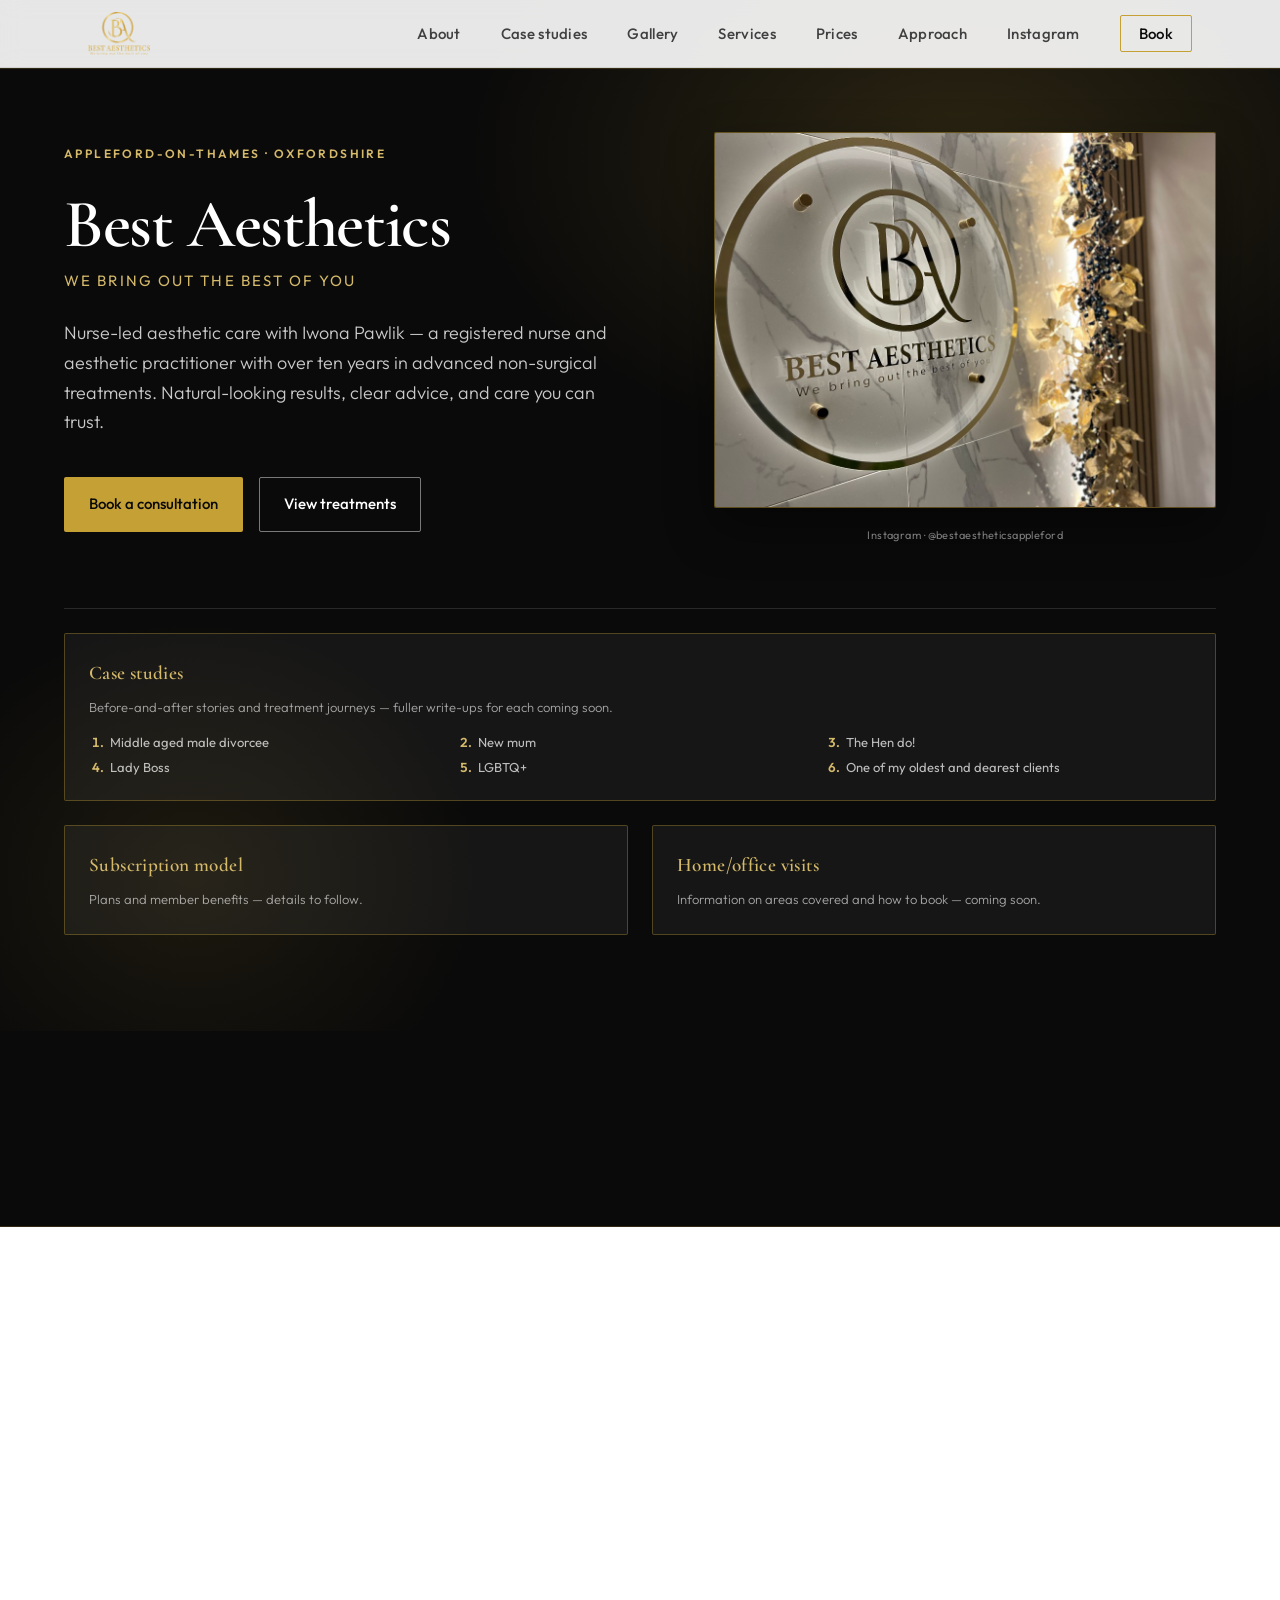
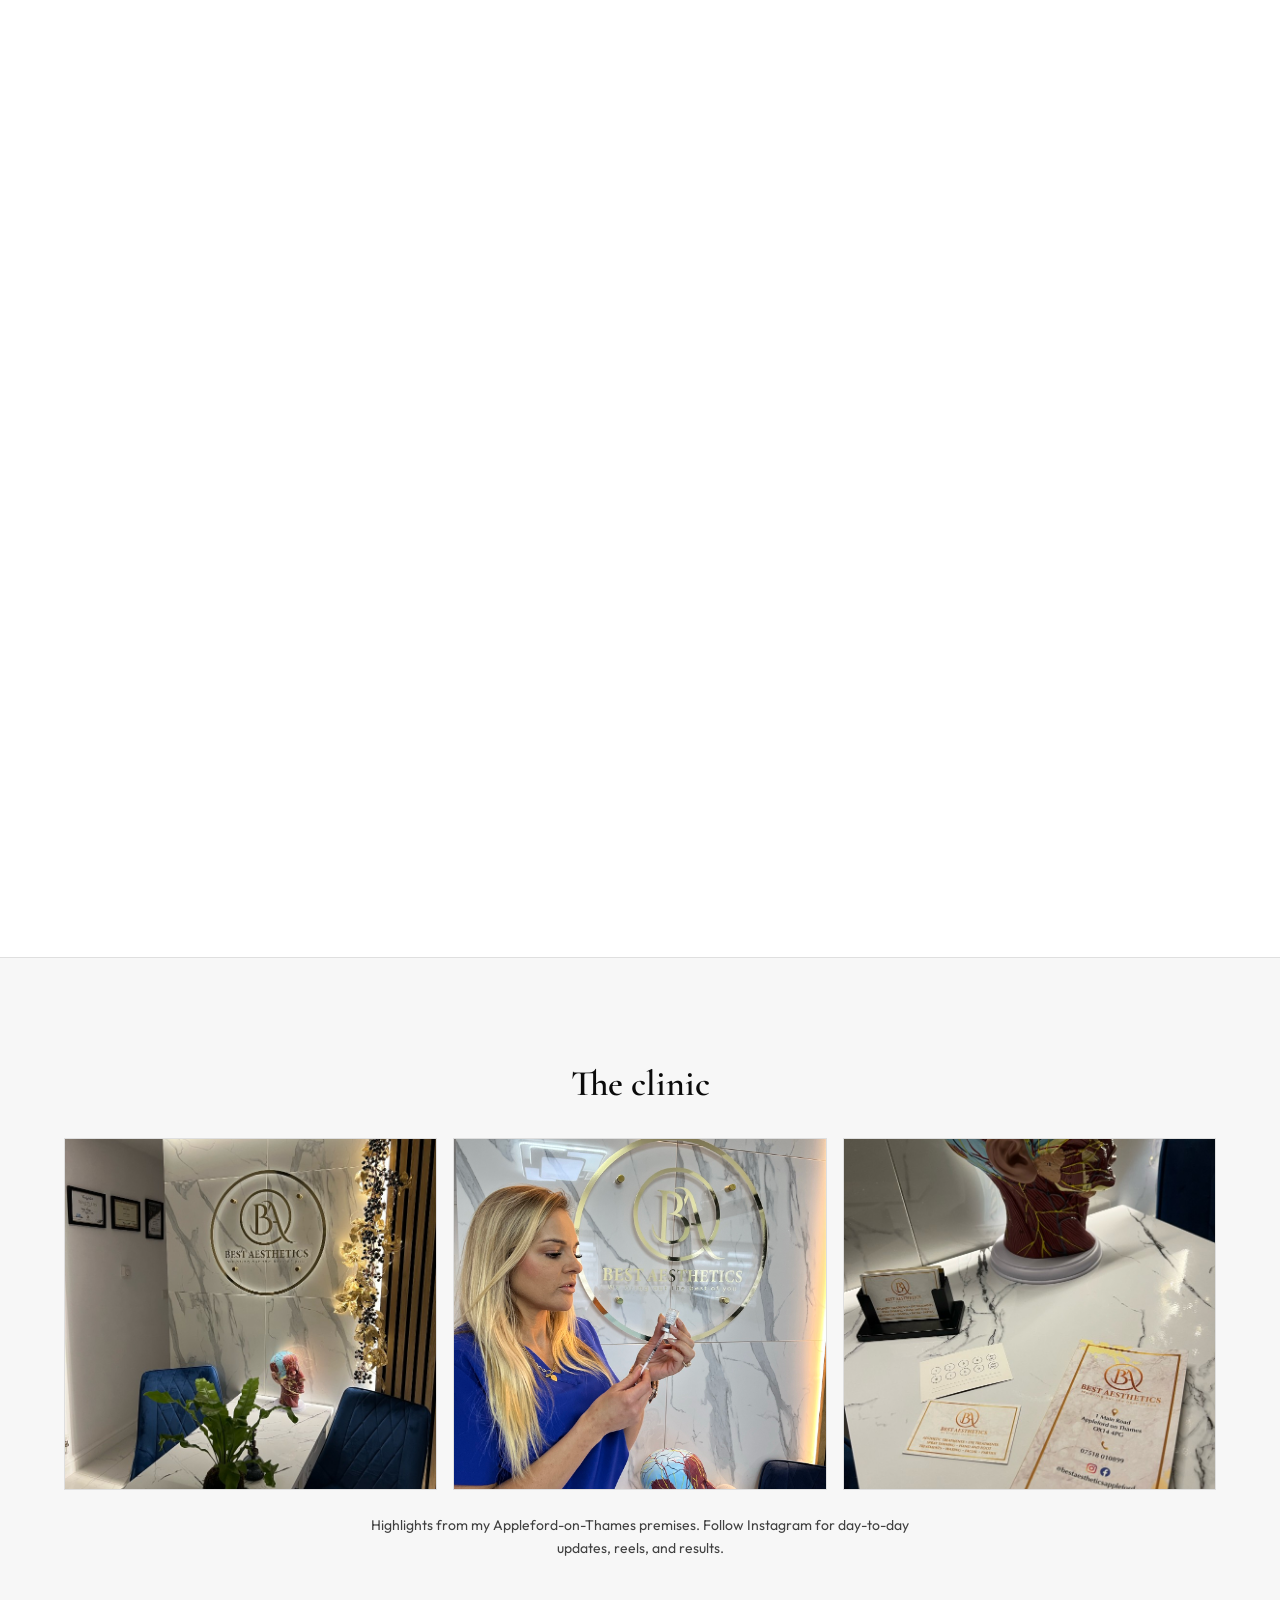
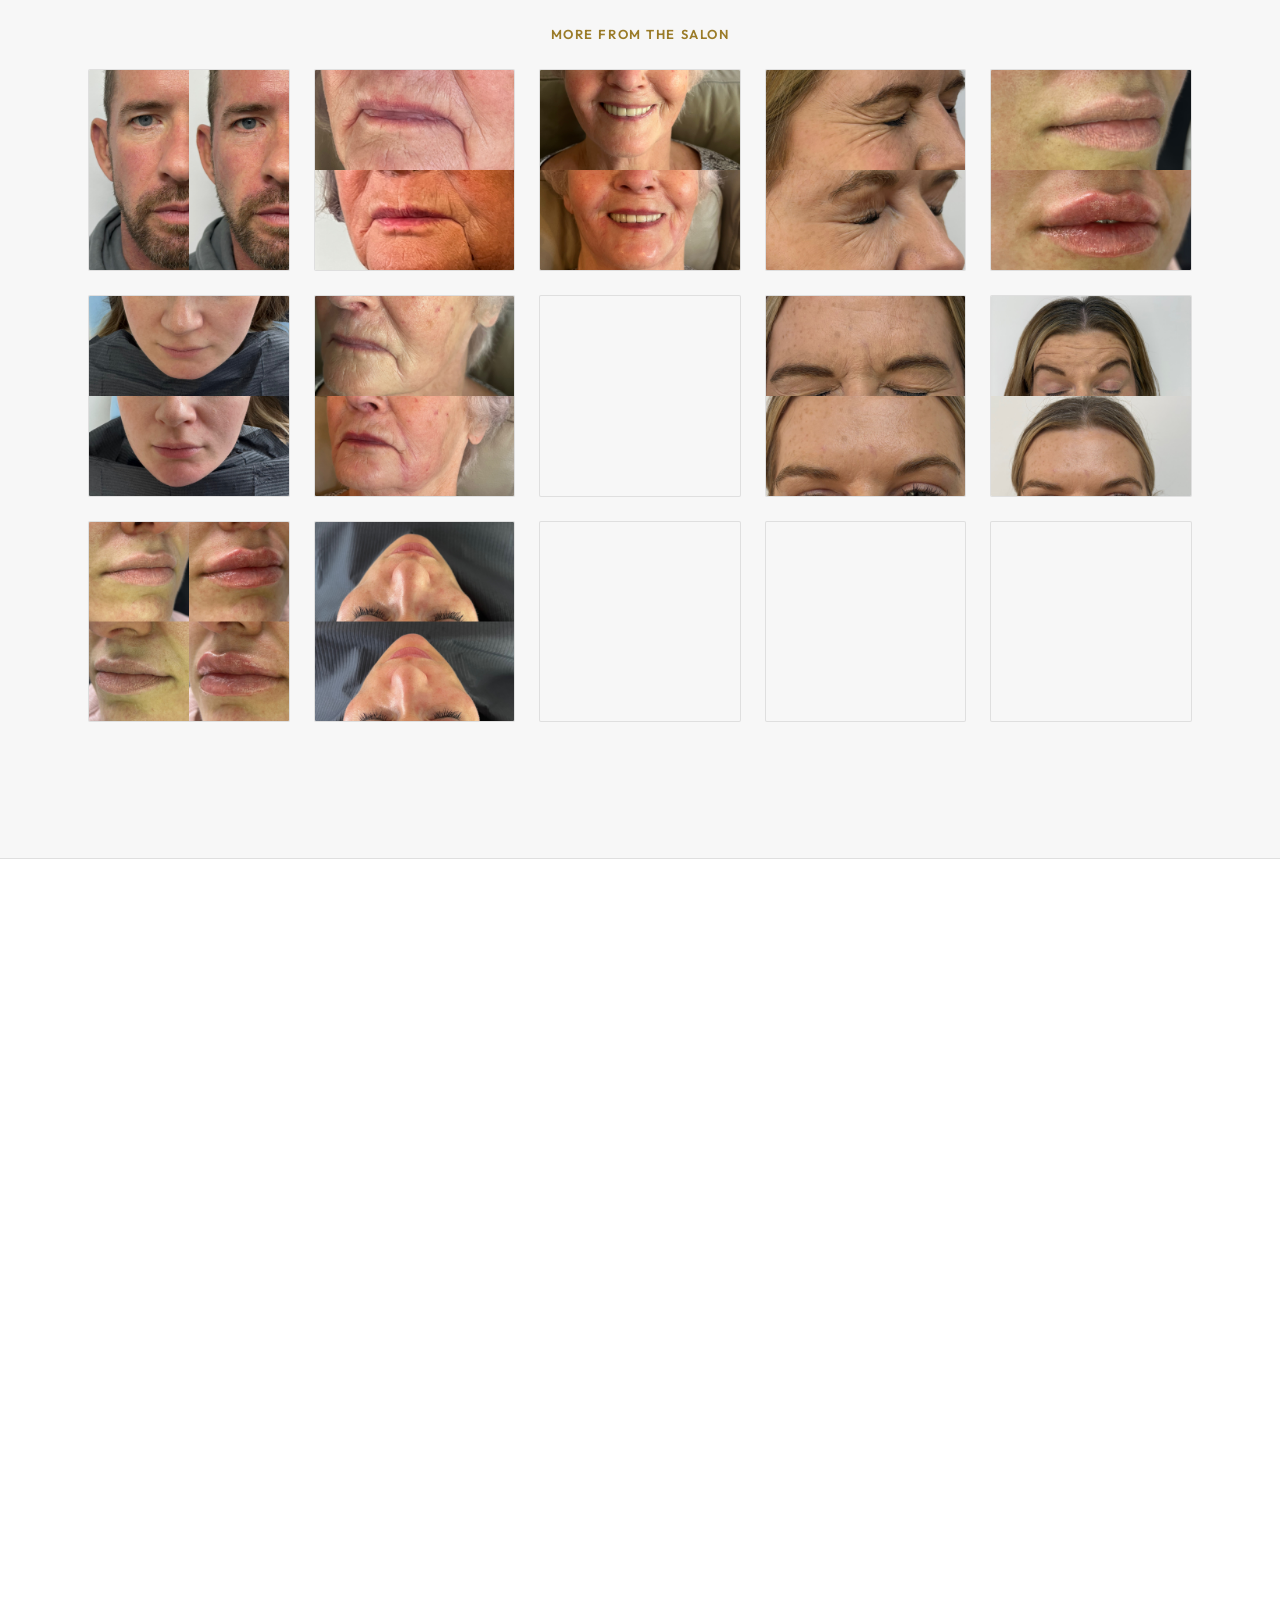
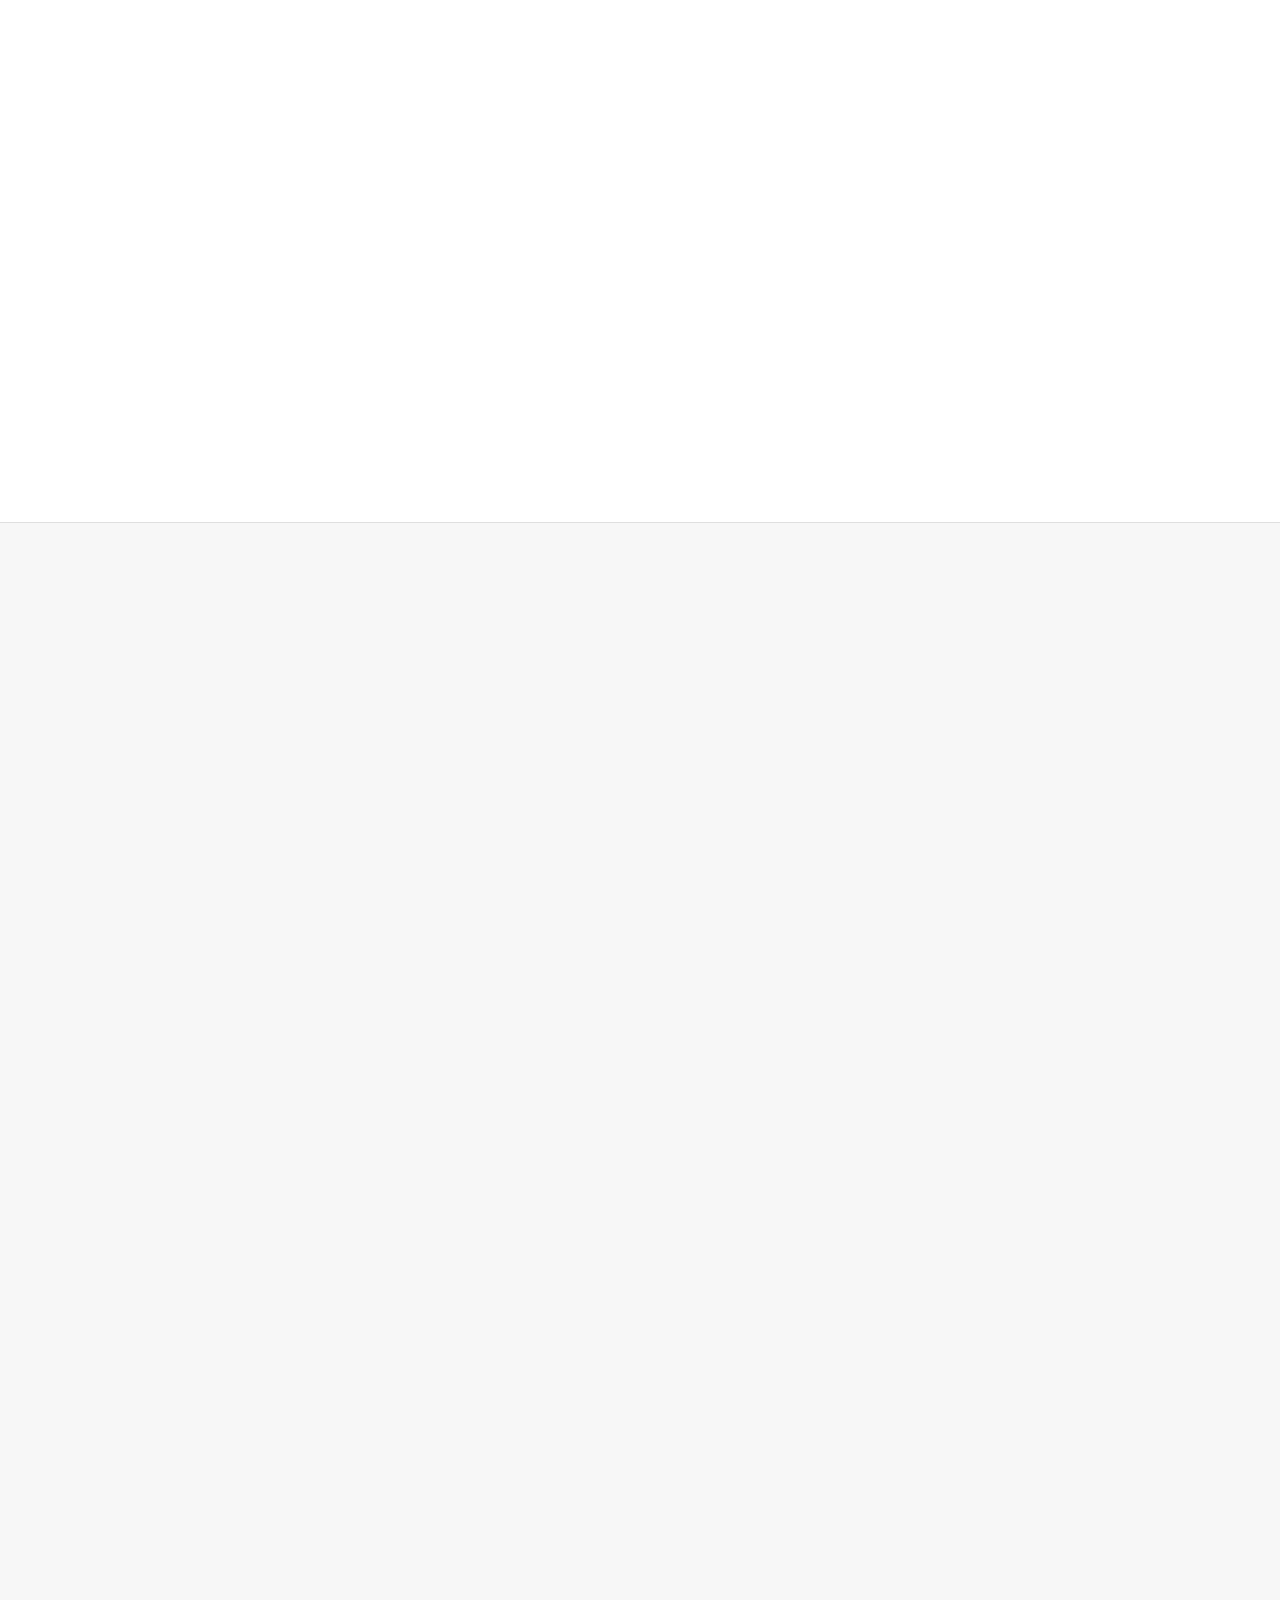
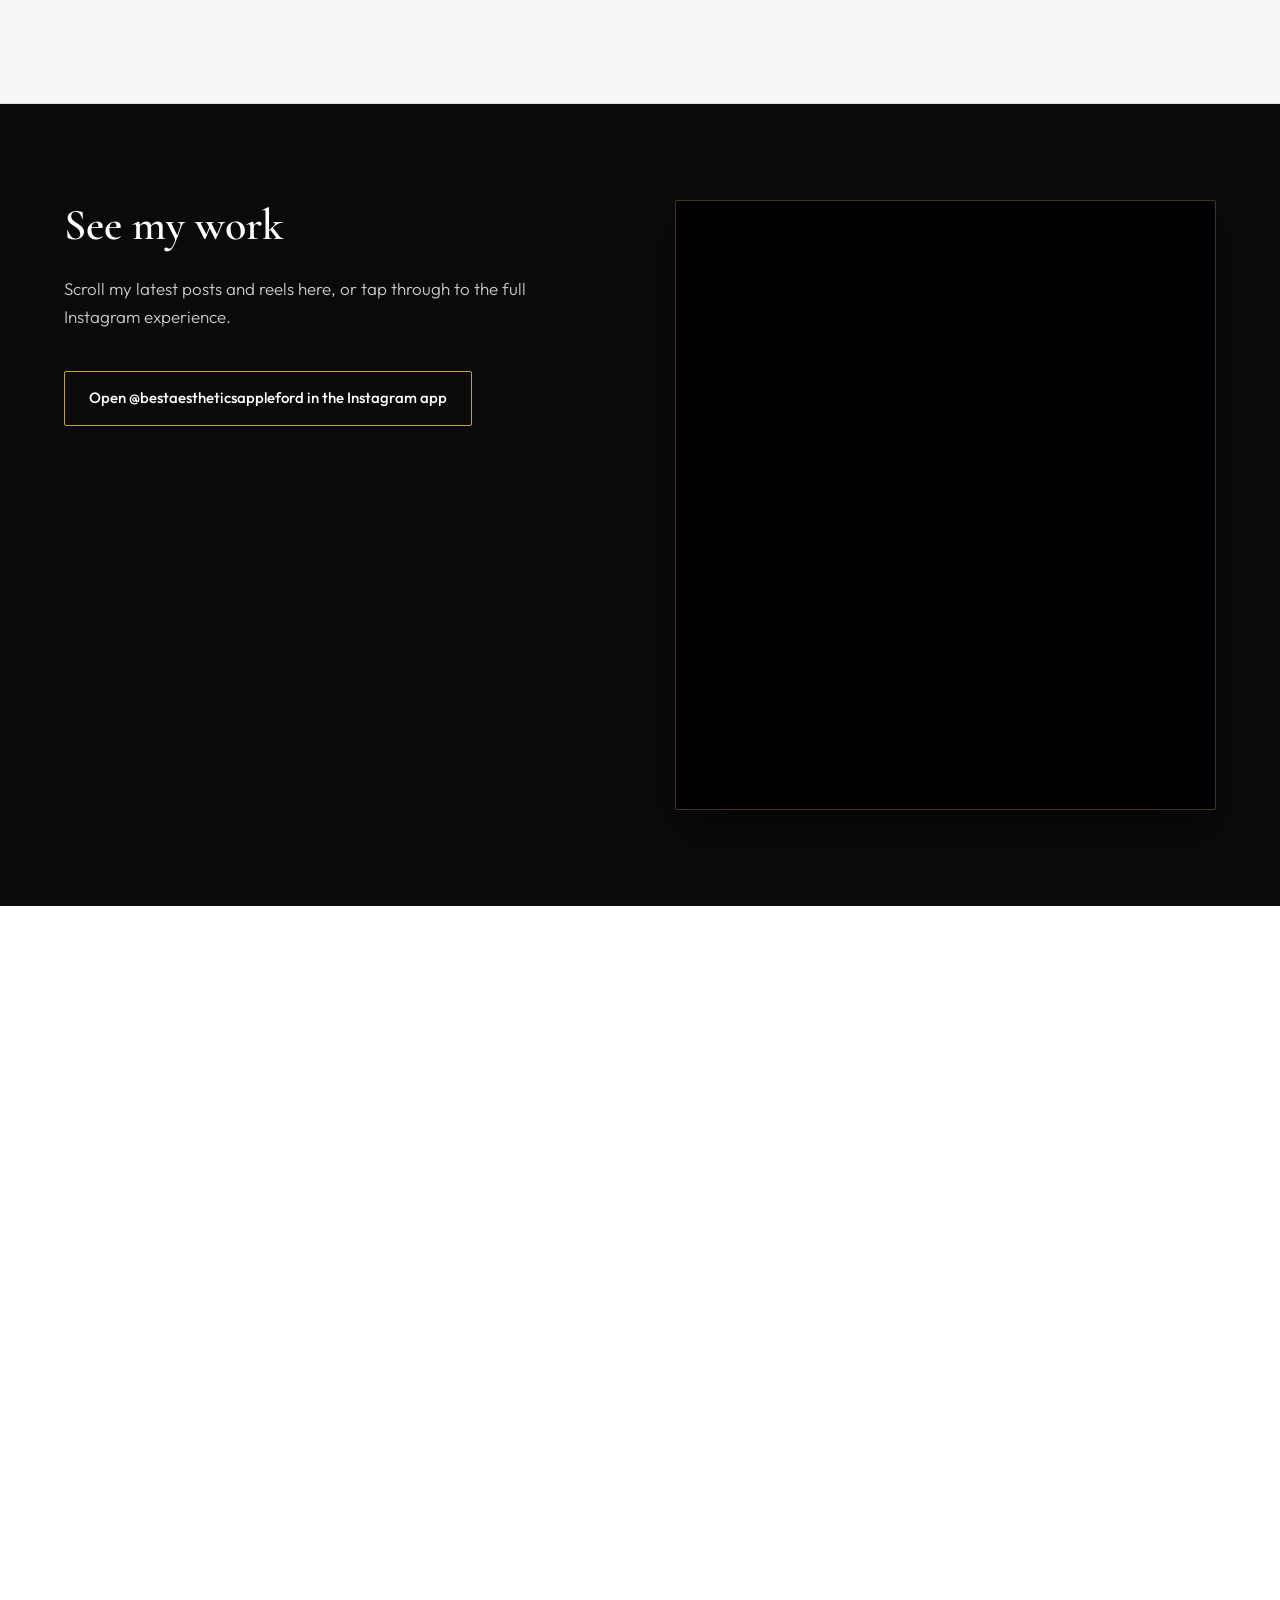
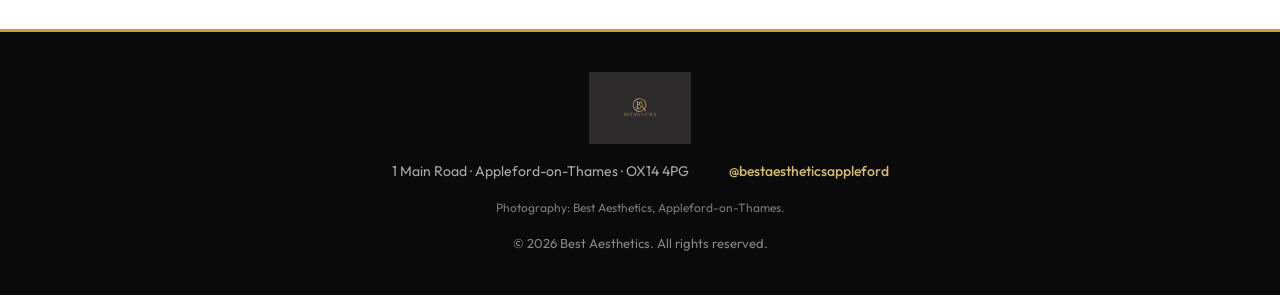
==== commit 1fa39211: "Fix local preview blank page by normalizing index.html/ URL" ====
--- a/index.html
+++ b/index.html
@@ -3,7 +3,16 @@
   <head>
     <meta charset="UTF-8" />
     <meta name="viewport" content="width=device-width, initial-scale=1.0" />
-    <script>document.documentElement.classList.add("js");</script>
+    <script>
+      (function () {
+        var path = window.location.pathname;
+        if (/index\.html\/$/.test(path)) {
+          window.location.replace(window.location.href.replace(/index\.html\/$/, "index.html"));
+          return;
+        }
+        document.documentElement.classList.add("js");
+      })();
+    </script>
 
     <!-- Primary SEO -->
     <title>Best Aesthetics — Nurse-Led Aesthetic Treatments | Appleford-on-Thames, Oxfordshire</title>
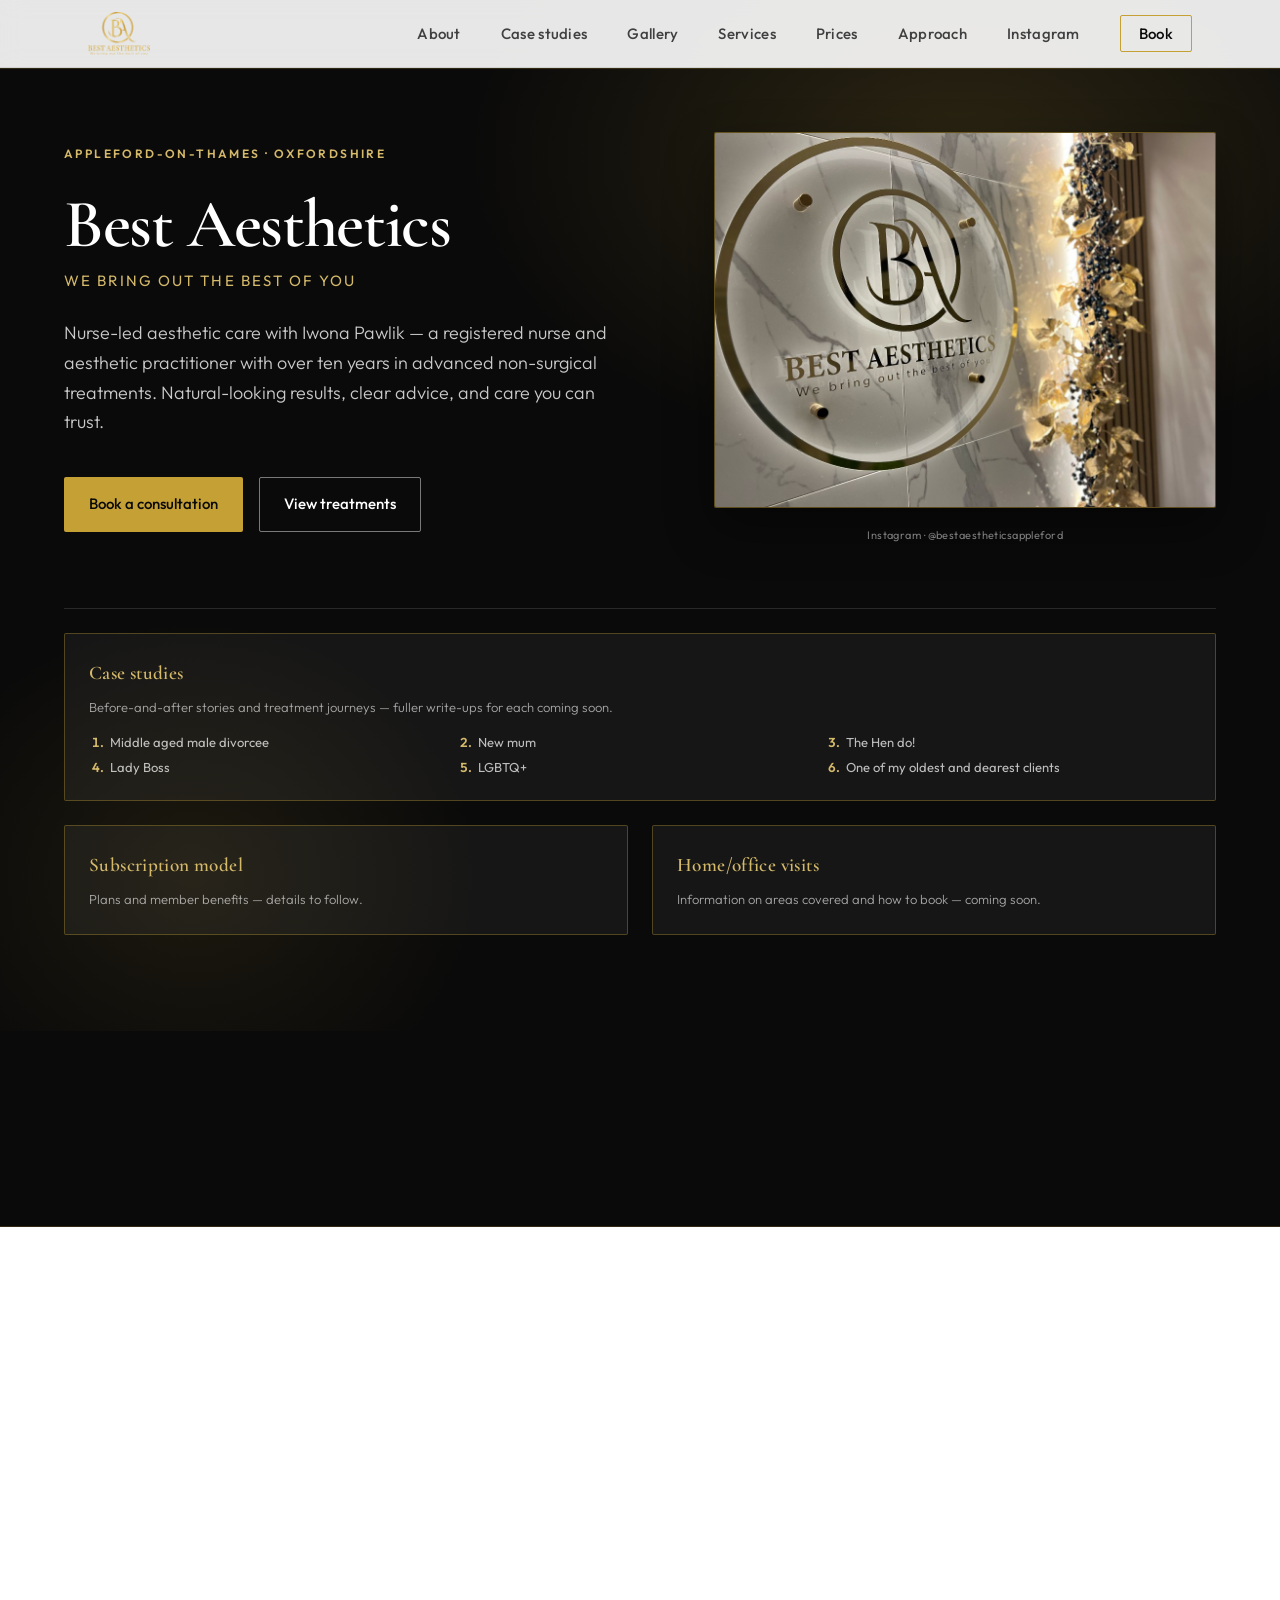
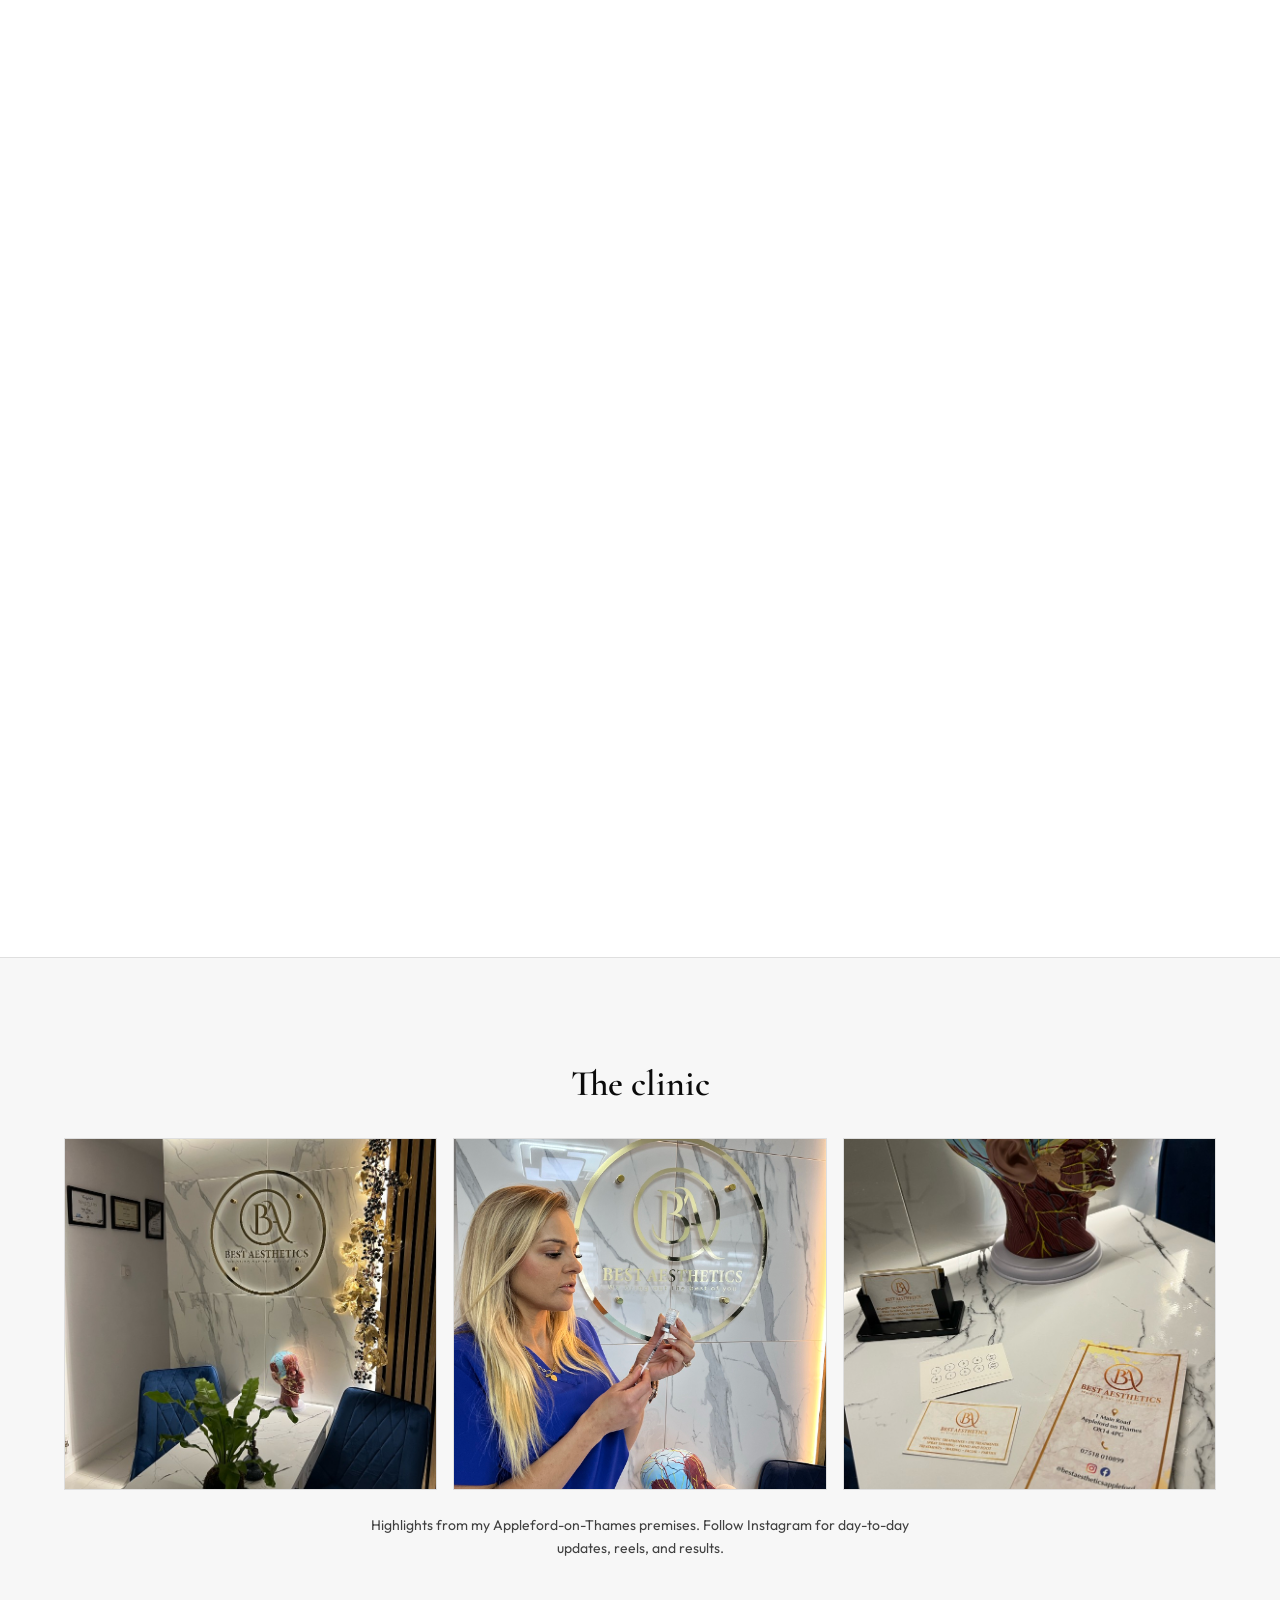
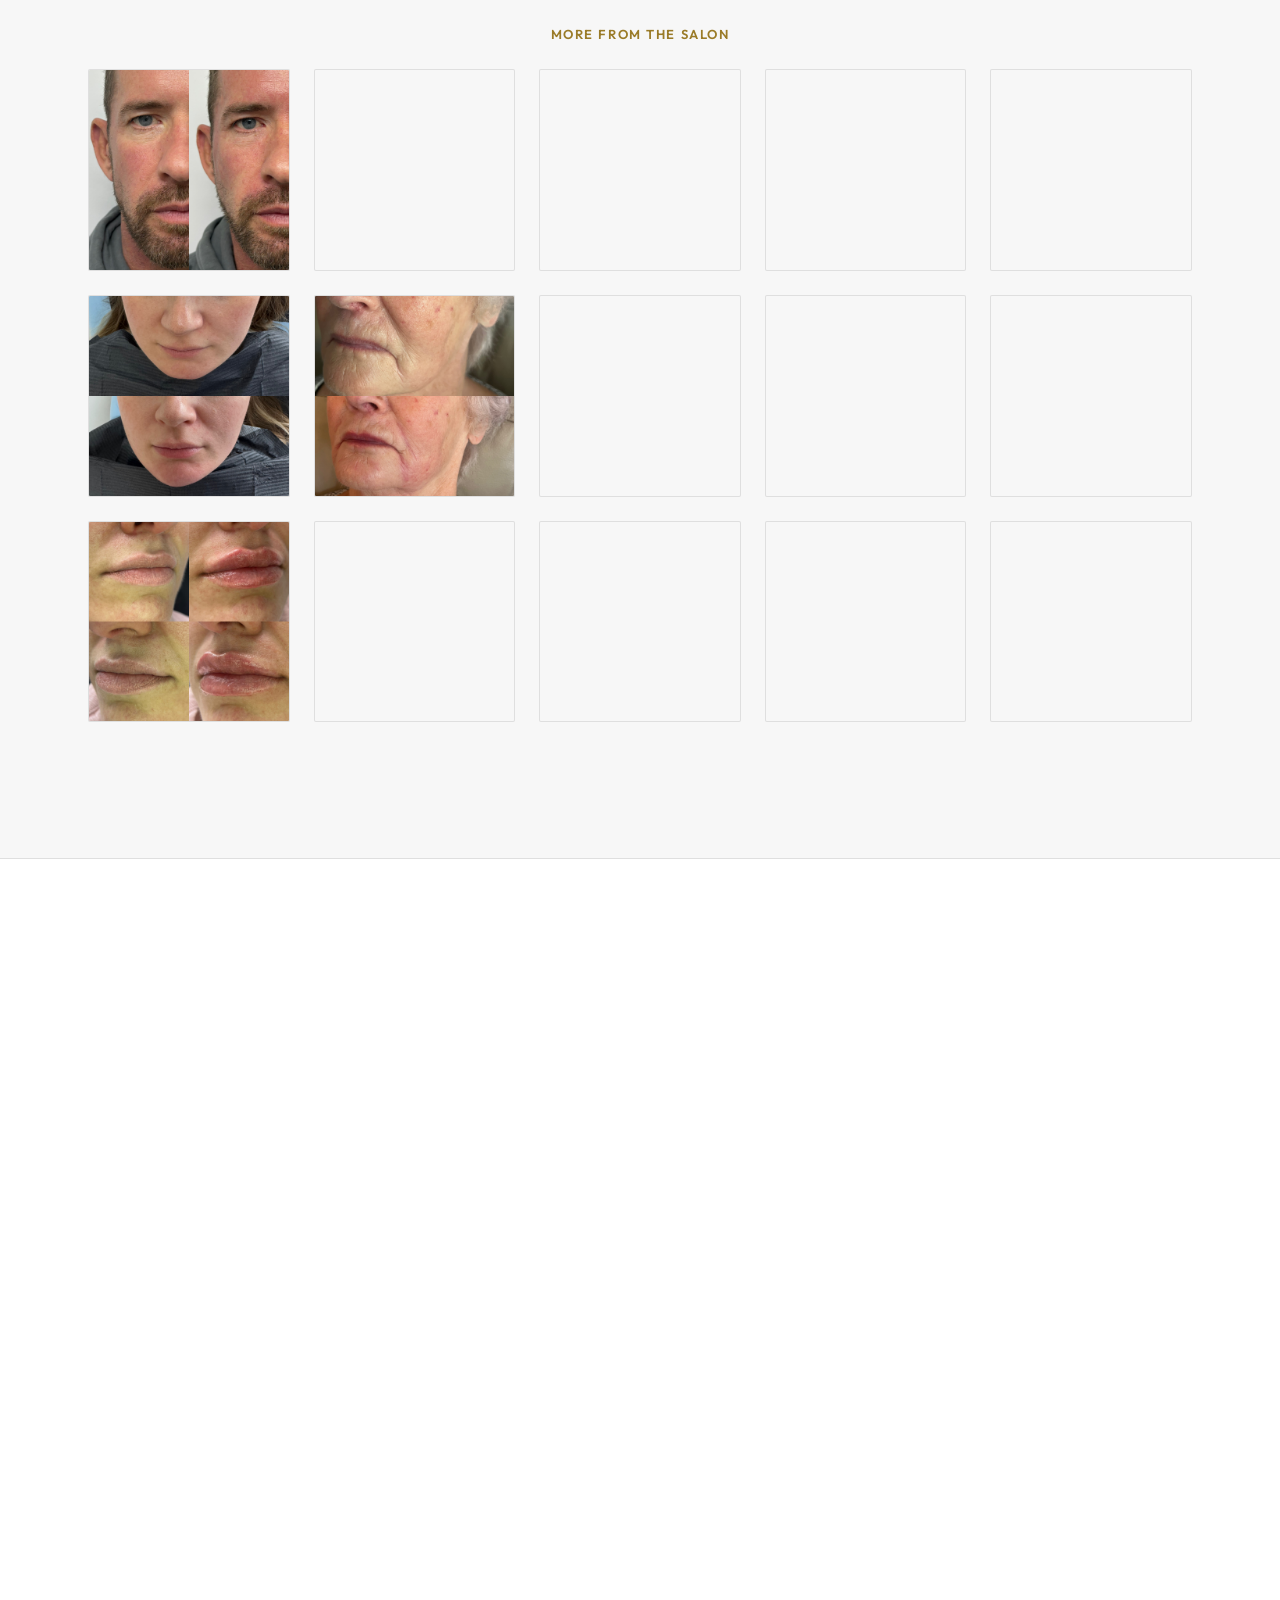
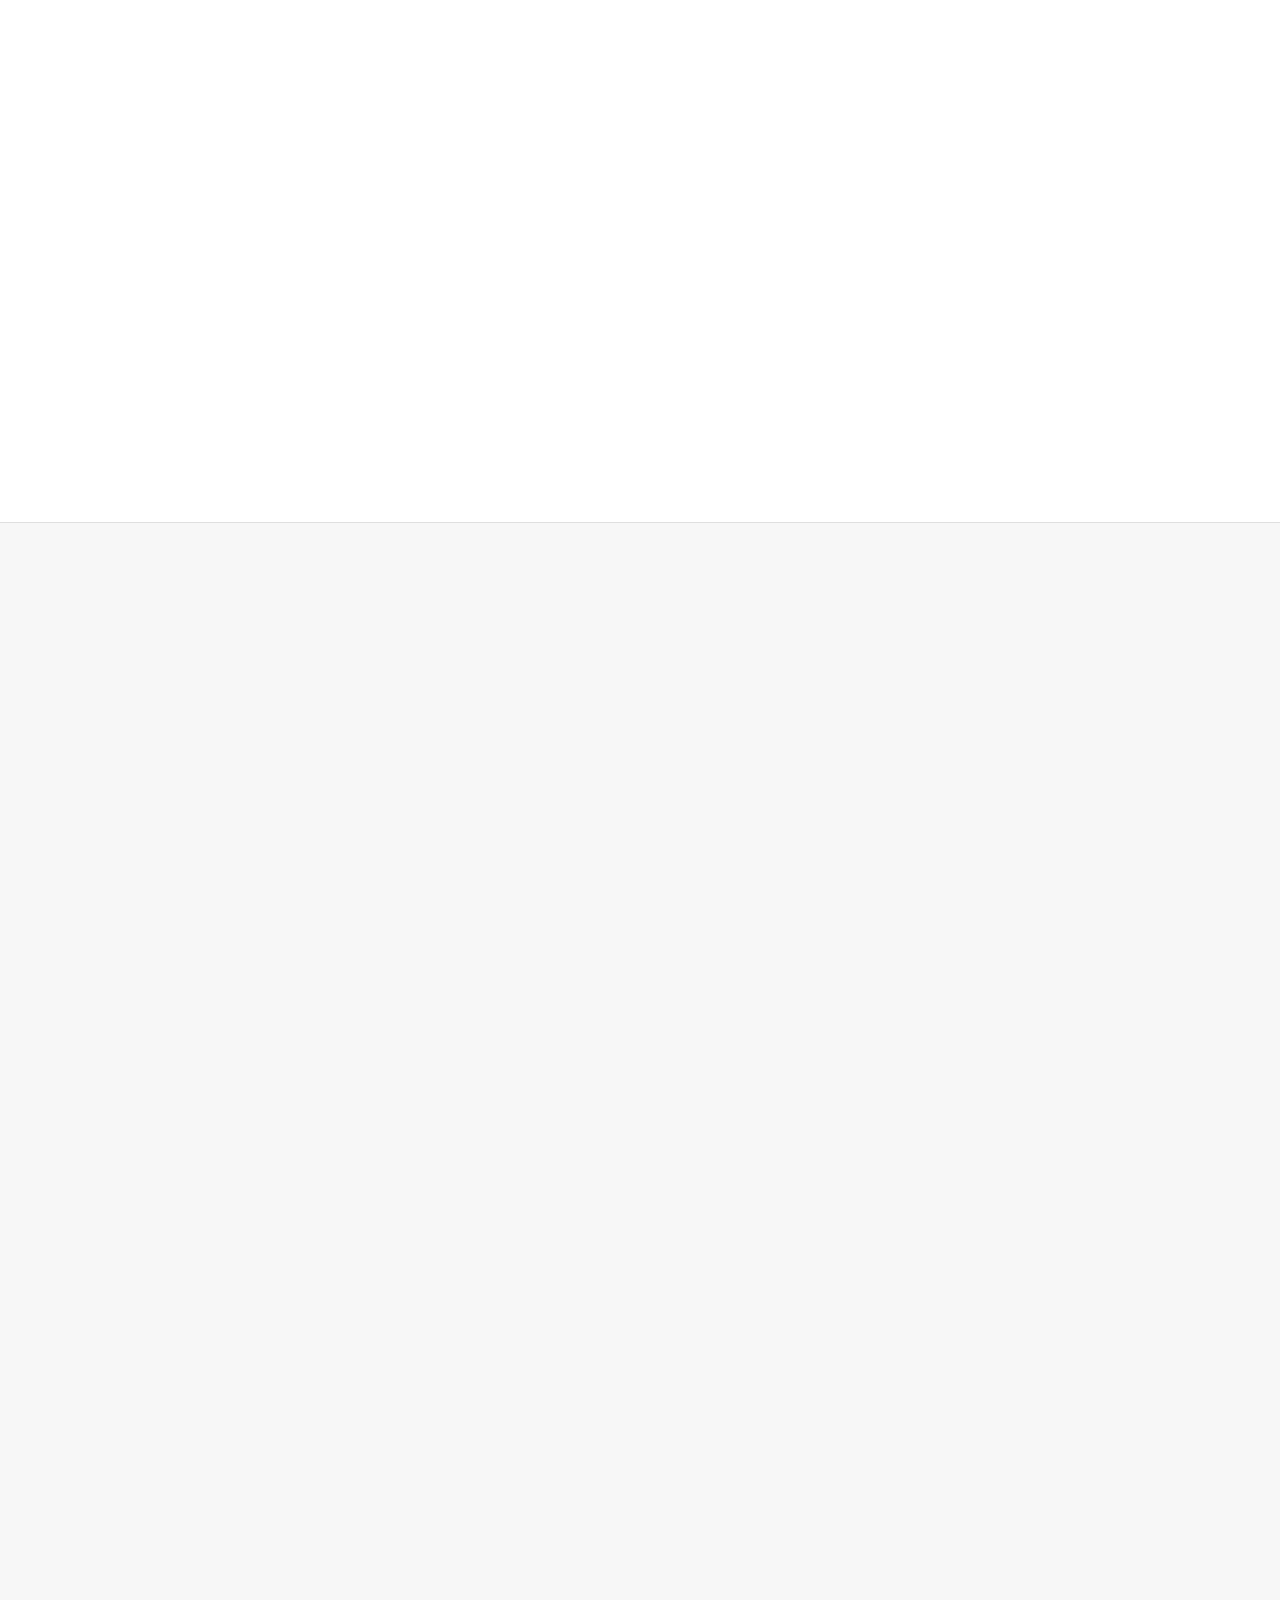
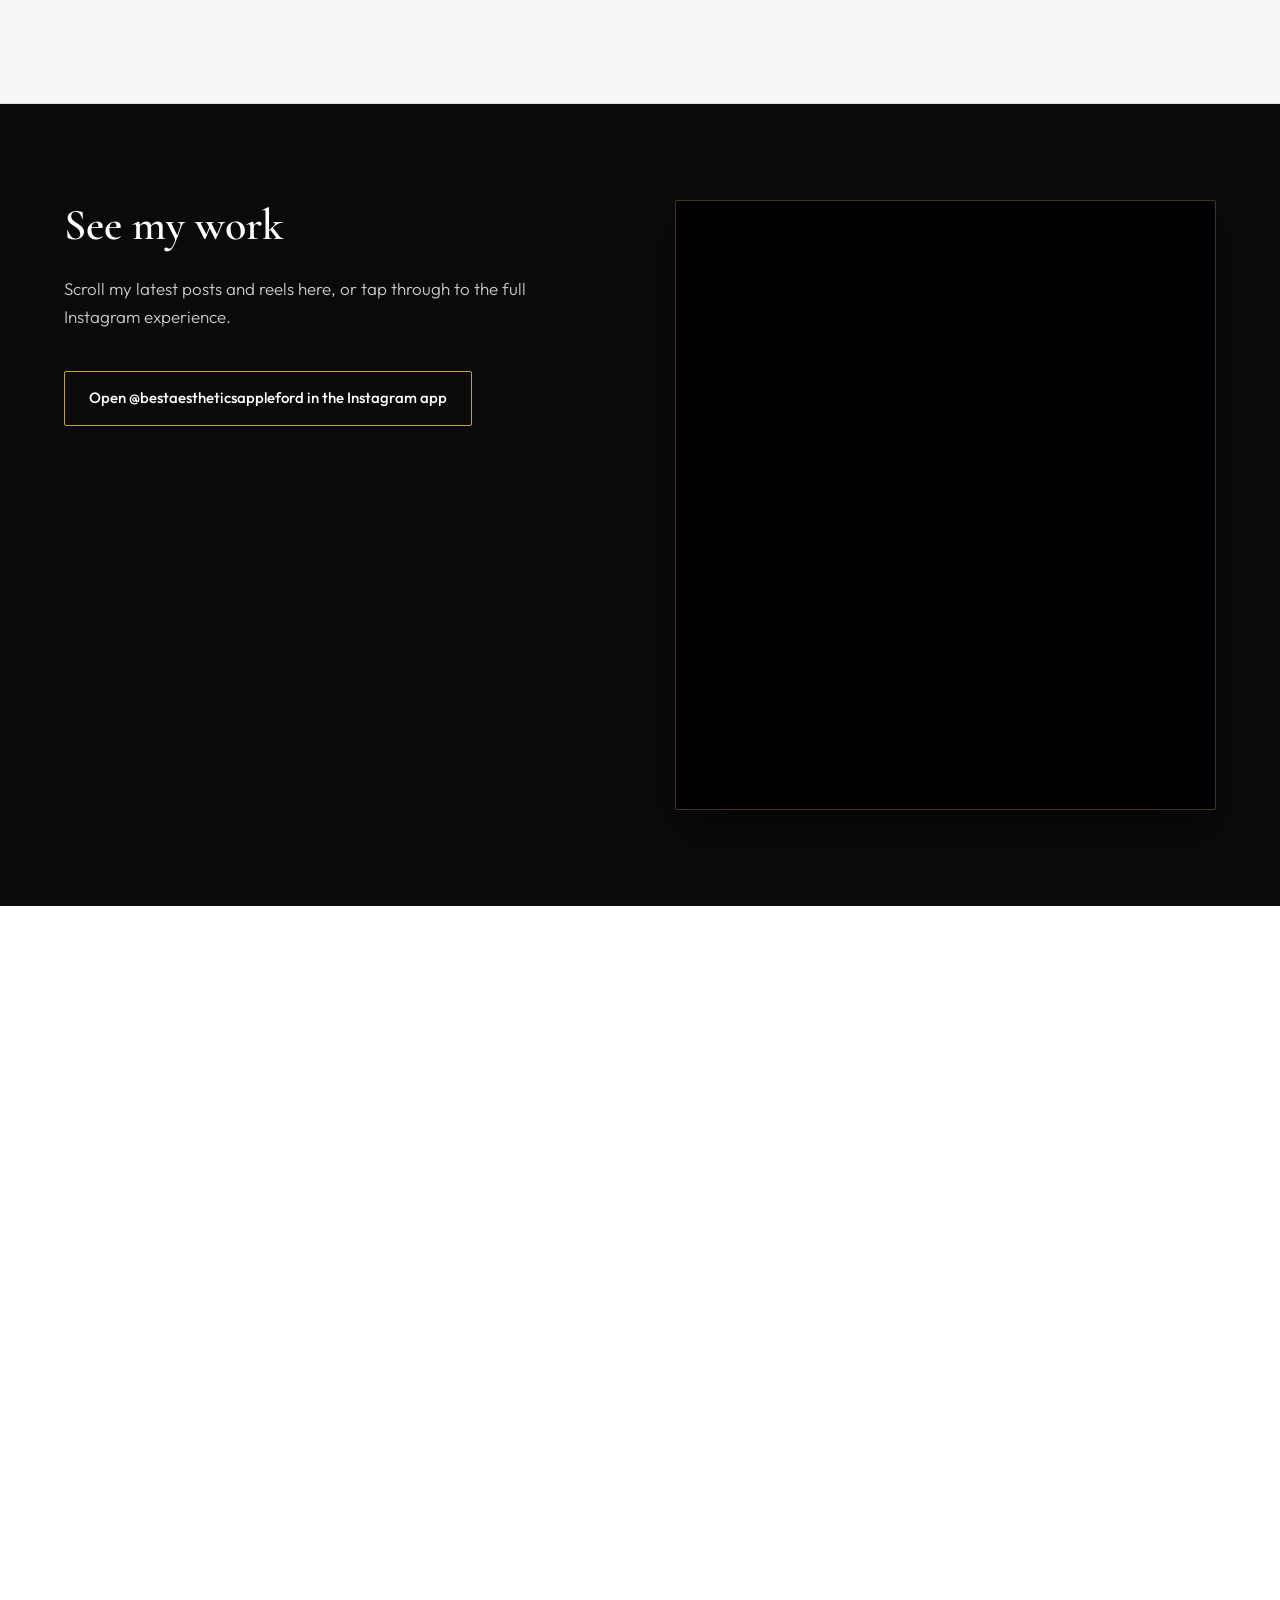
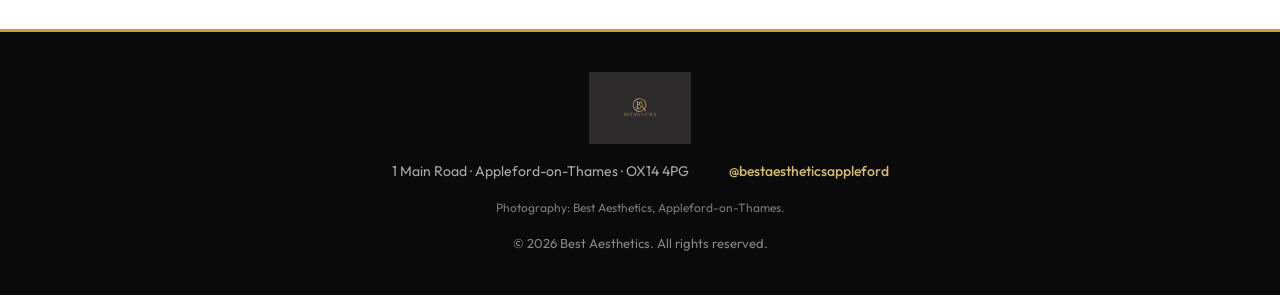
==== commit 449960bf: "Fix local preview scroll-loading: disable reveal hiding and force eager image loading" ====
--- a/index.html
+++ b/index.html
@@ -6,11 +6,17 @@
     <script>
       (function () {
         var path = window.location.pathname;
+        var isLocalPreview =
+          window.location.hostname === "127.0.0.1" ||
+          window.location.hostname === "localhost" ||
+          /vscode-livepreview=true/.test(window.location.search);
         if (/index\.html\/$/.test(path)) {
           window.location.replace(window.location.href.replace(/index\.html\/$/, "index.html"));
           return;
         }
-        document.documentElement.classList.add("js");
+        if (!isLocalPreview) {
+          document.documentElement.classList.add("js");
+        }
       })();
     </script>
 
@@ -103,7 +109,7 @@
     <link rel="preconnect" href="https://fonts.googleapis.com" />
     <link rel="preconnect" href="https://fonts.gstatic.com" crossorigin />
     <link href="https://fonts.googleapis.com/css2?family=Cormorant+Garamond:ital,wght@0,400;0,600;1,400&family=Outfit:wght@300;400;500;600&display=swap" rel="stylesheet" />
-    <link rel="stylesheet" href="styles.css" />
+    <link rel="stylesheet" href="styles.css?v=20260506-1" />
     <link rel="icon" type="image/png" href="images/logo-header.png" />
   </head>
   <body>
@@ -784,7 +790,7 @@
       </div>
     </footer>
 
-    <script src="script.js"></script>
+    <script src="script.js?v=20260506-1"></script>
 
     <!-- Lightbox -->
     <div class="lightbox" id="lightbox" role="dialog" aria-modal="true" aria-label="Image viewer" hidden>
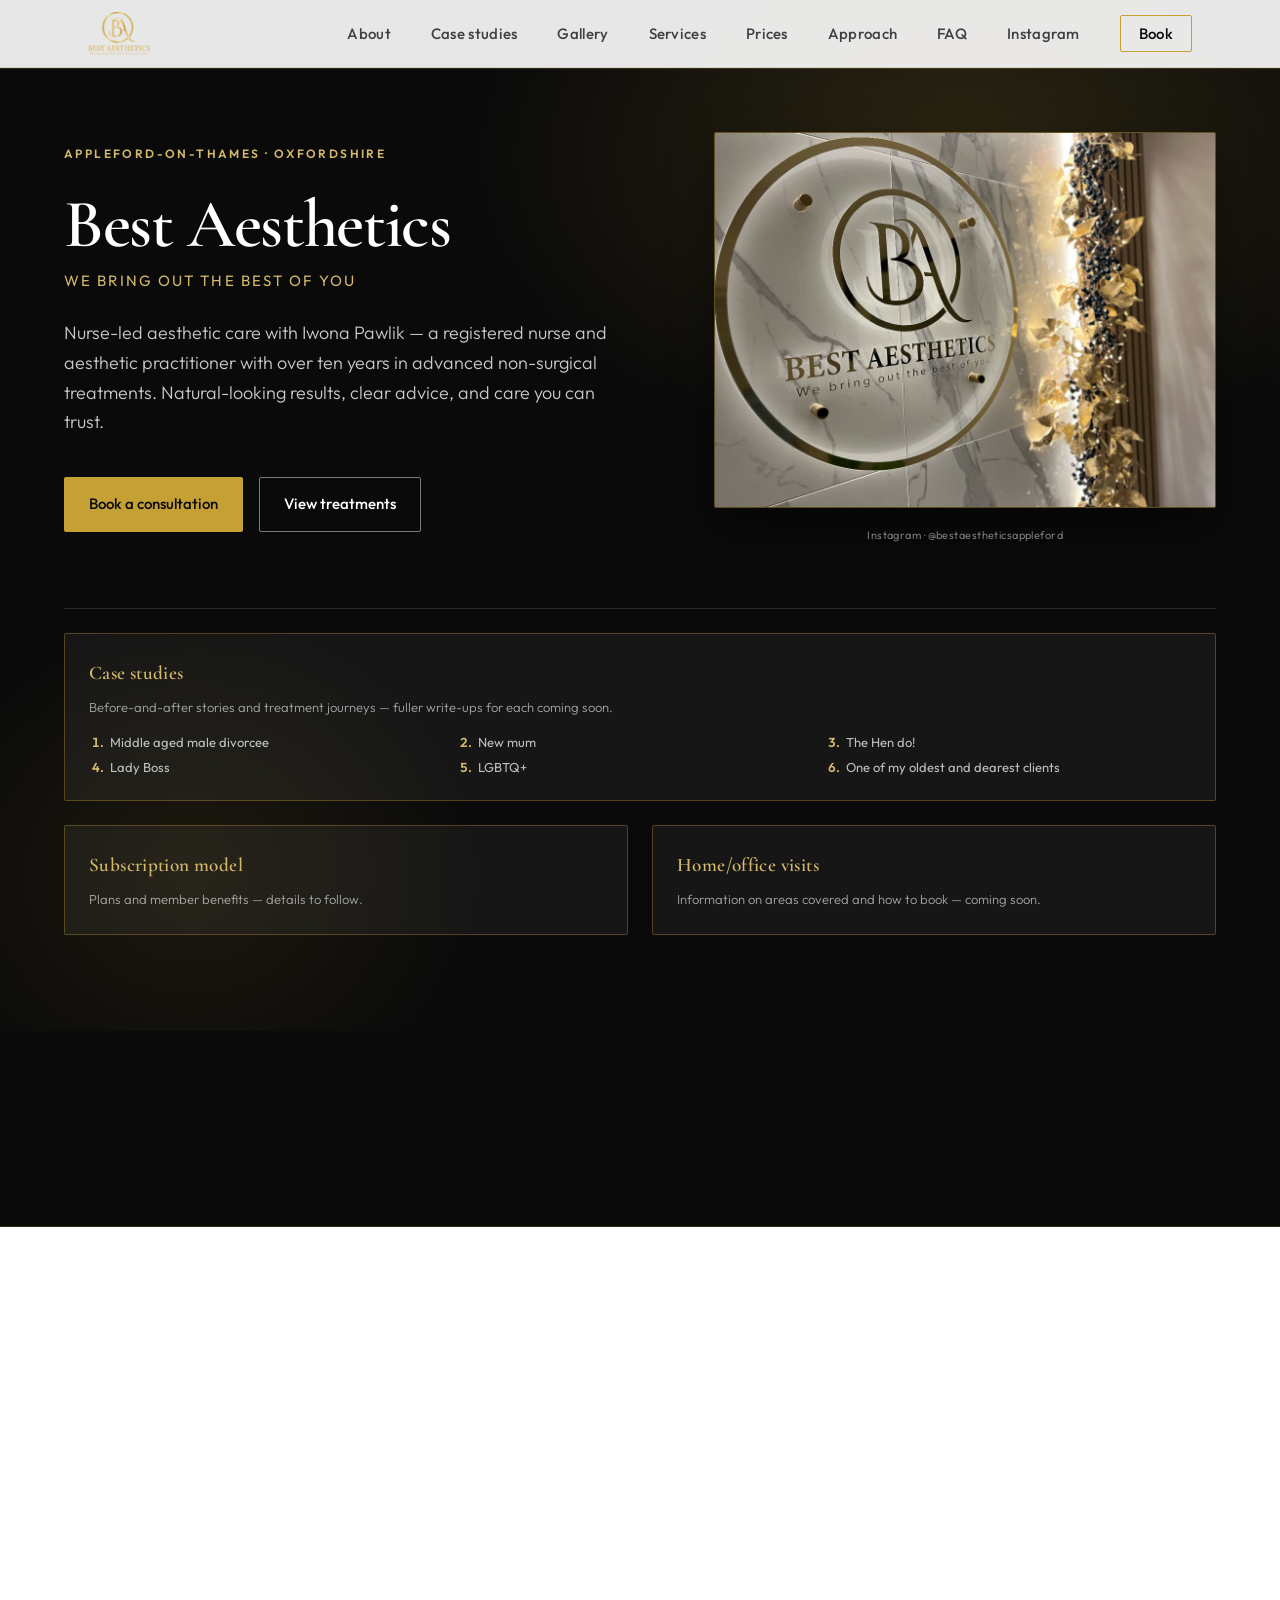
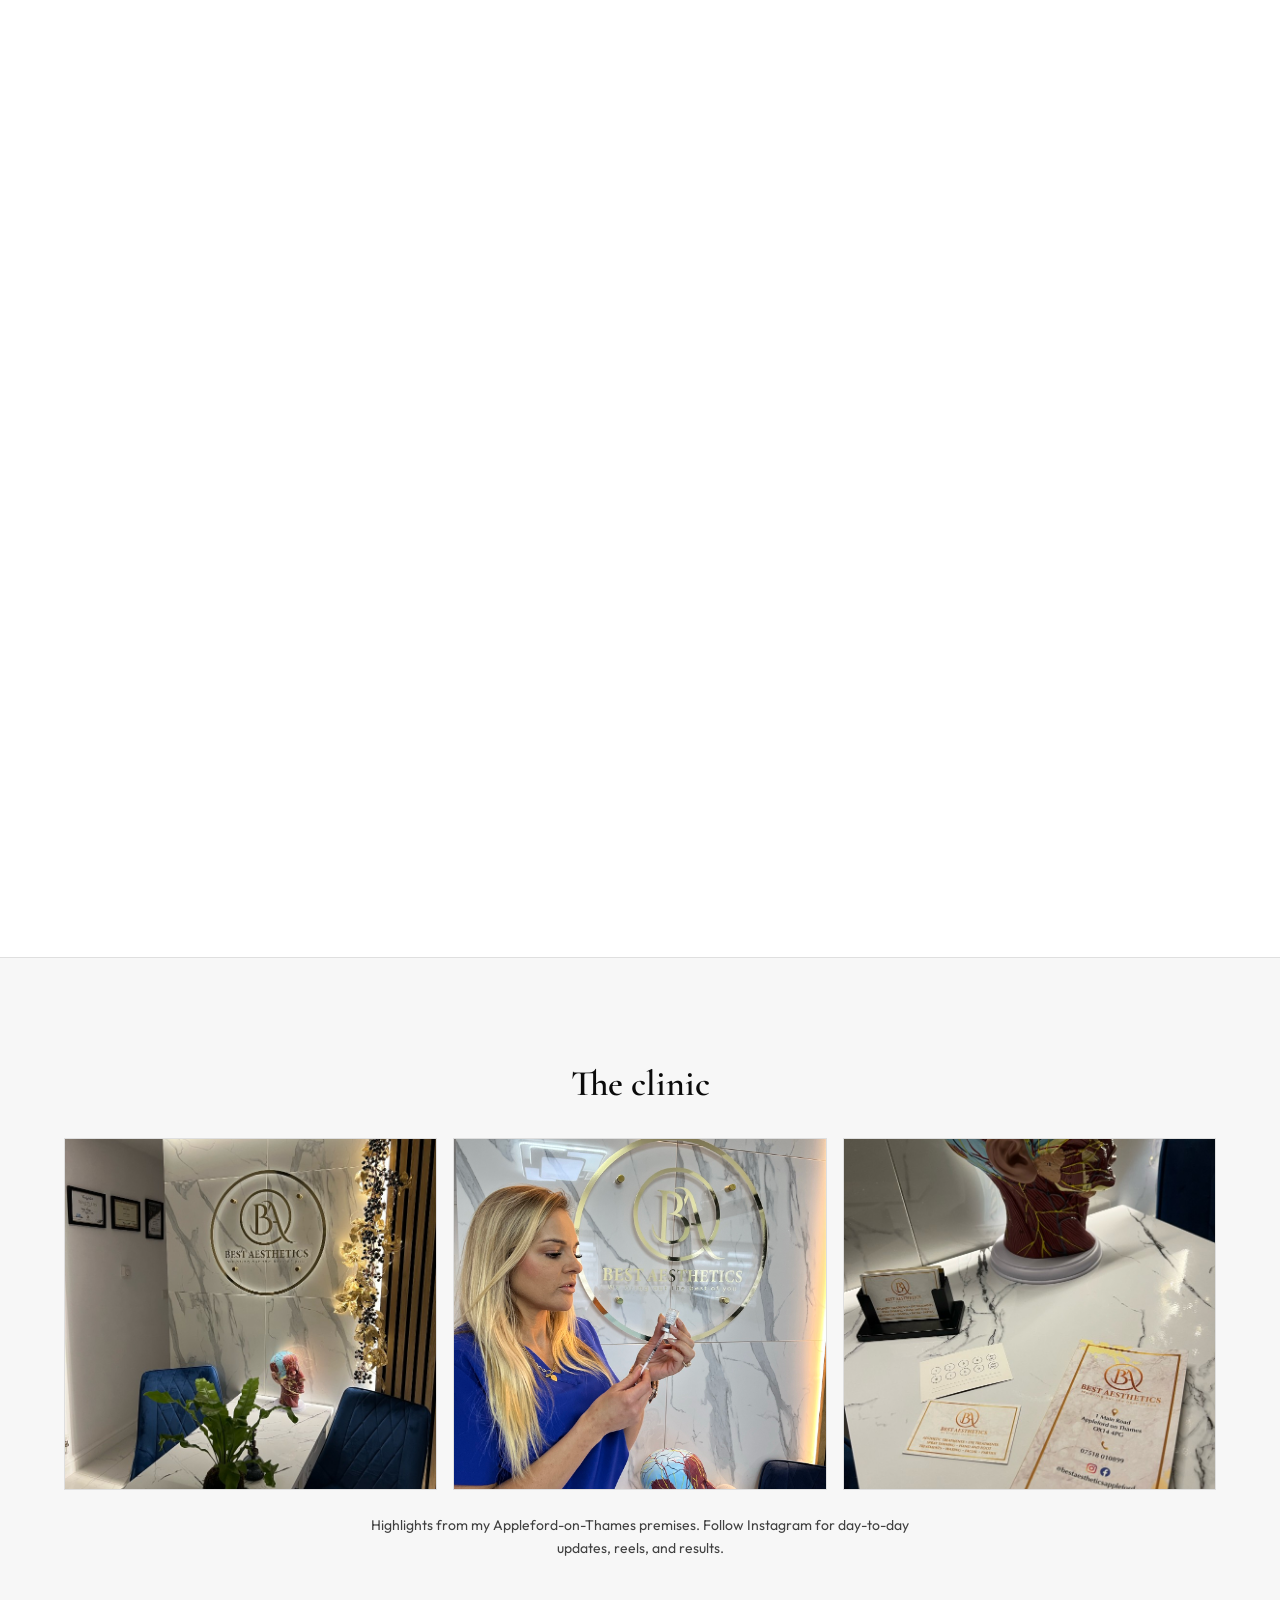
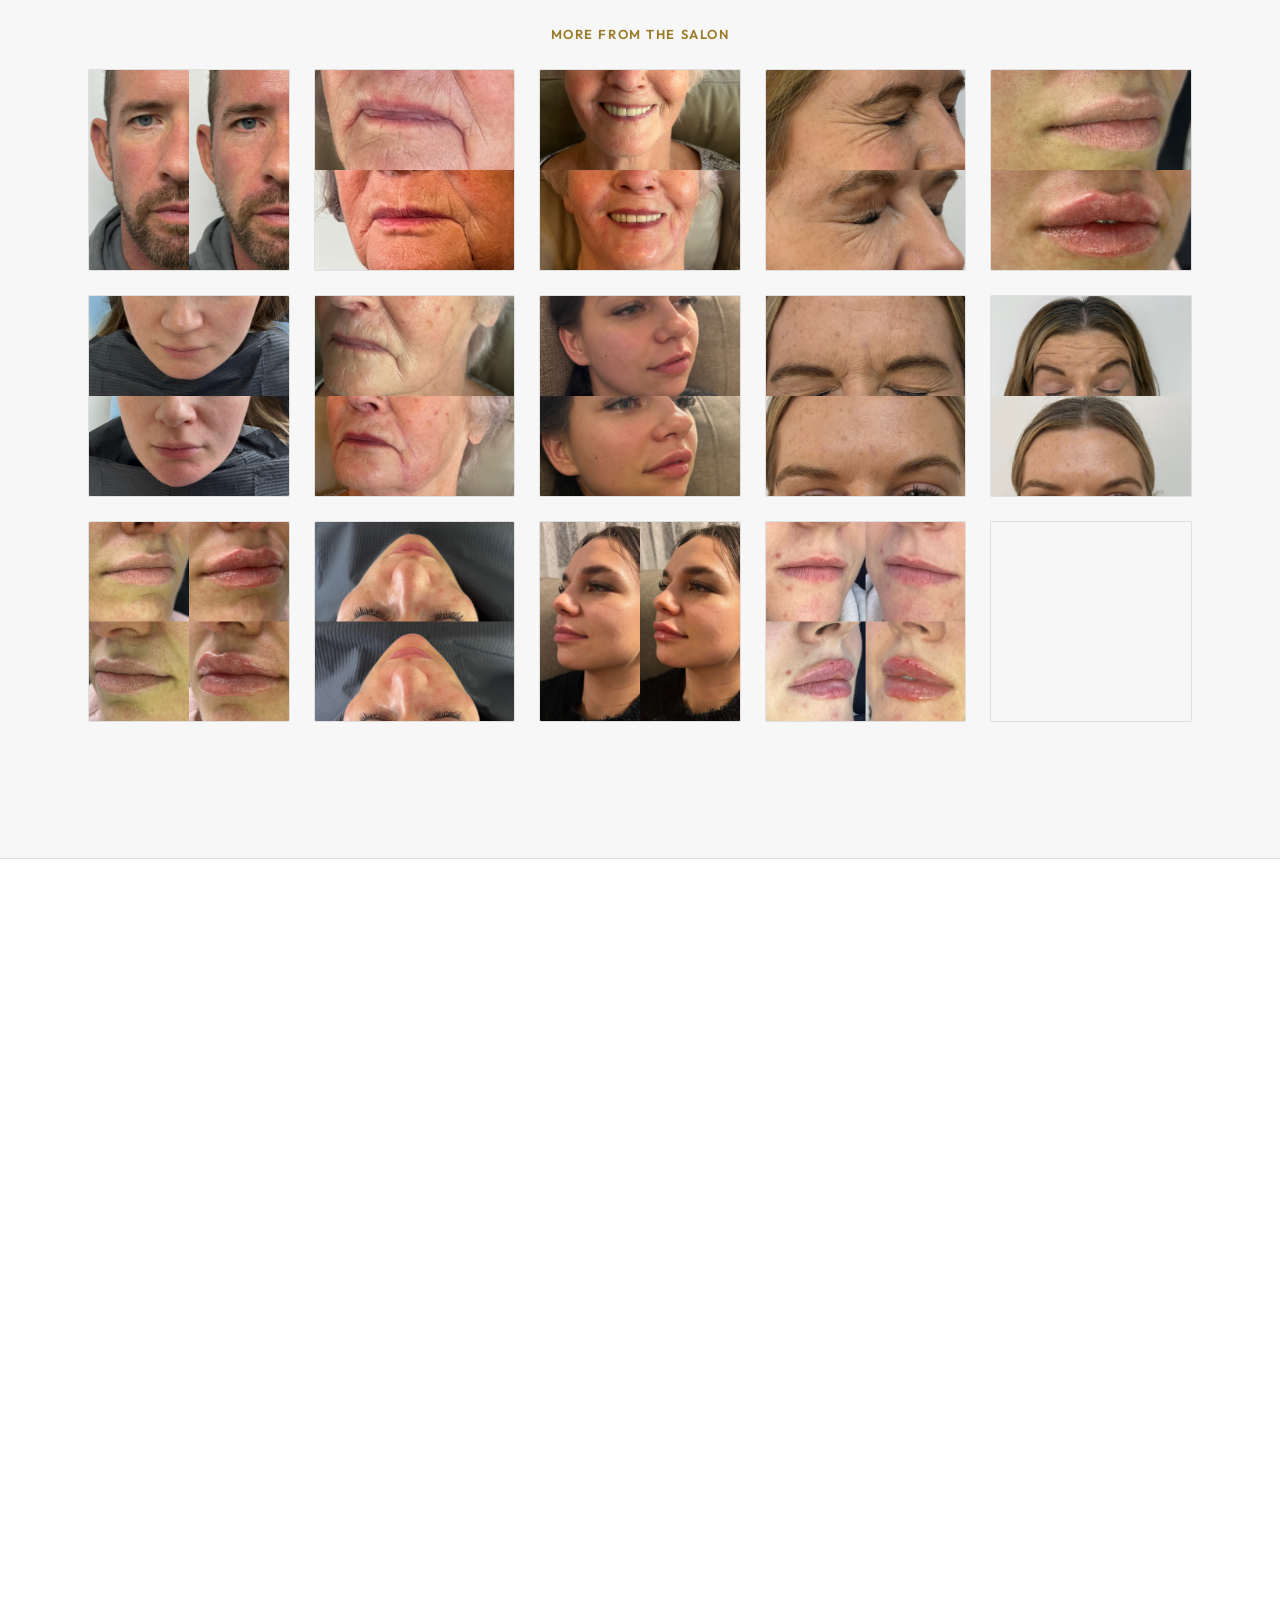
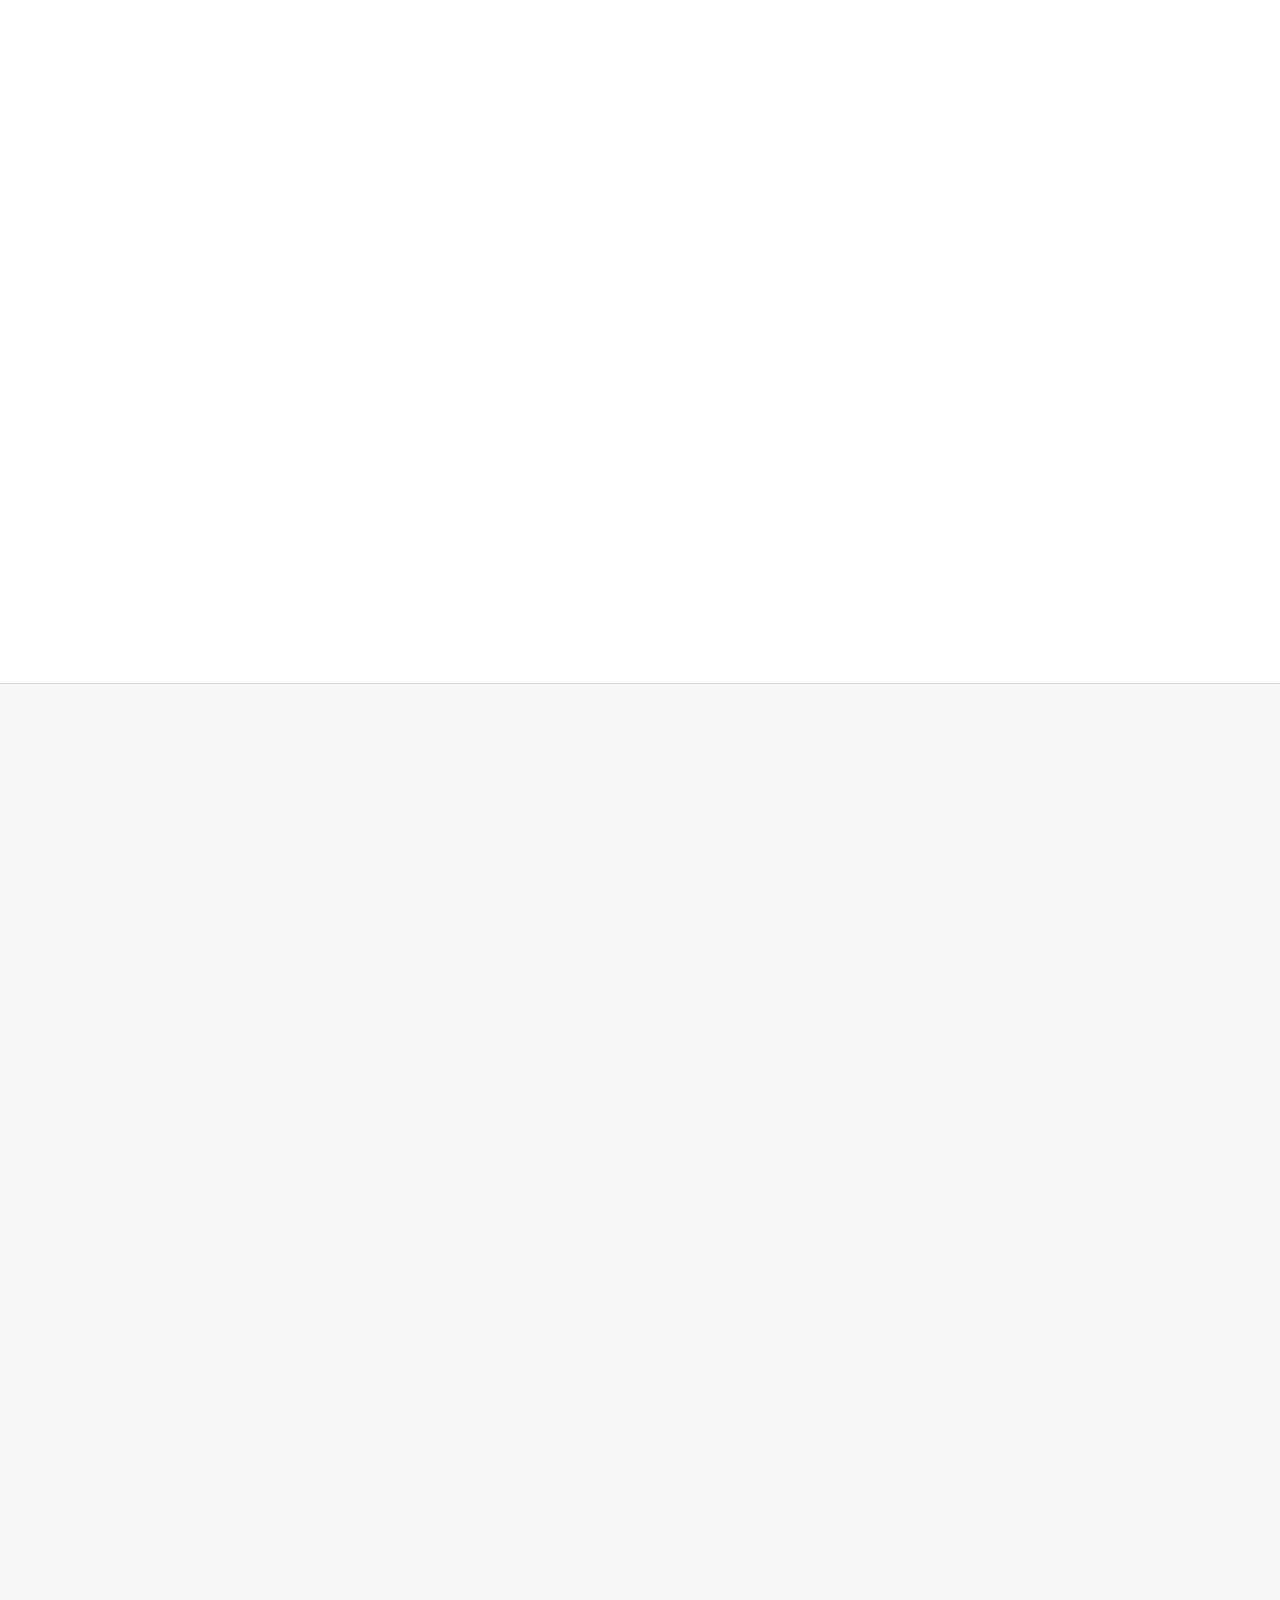
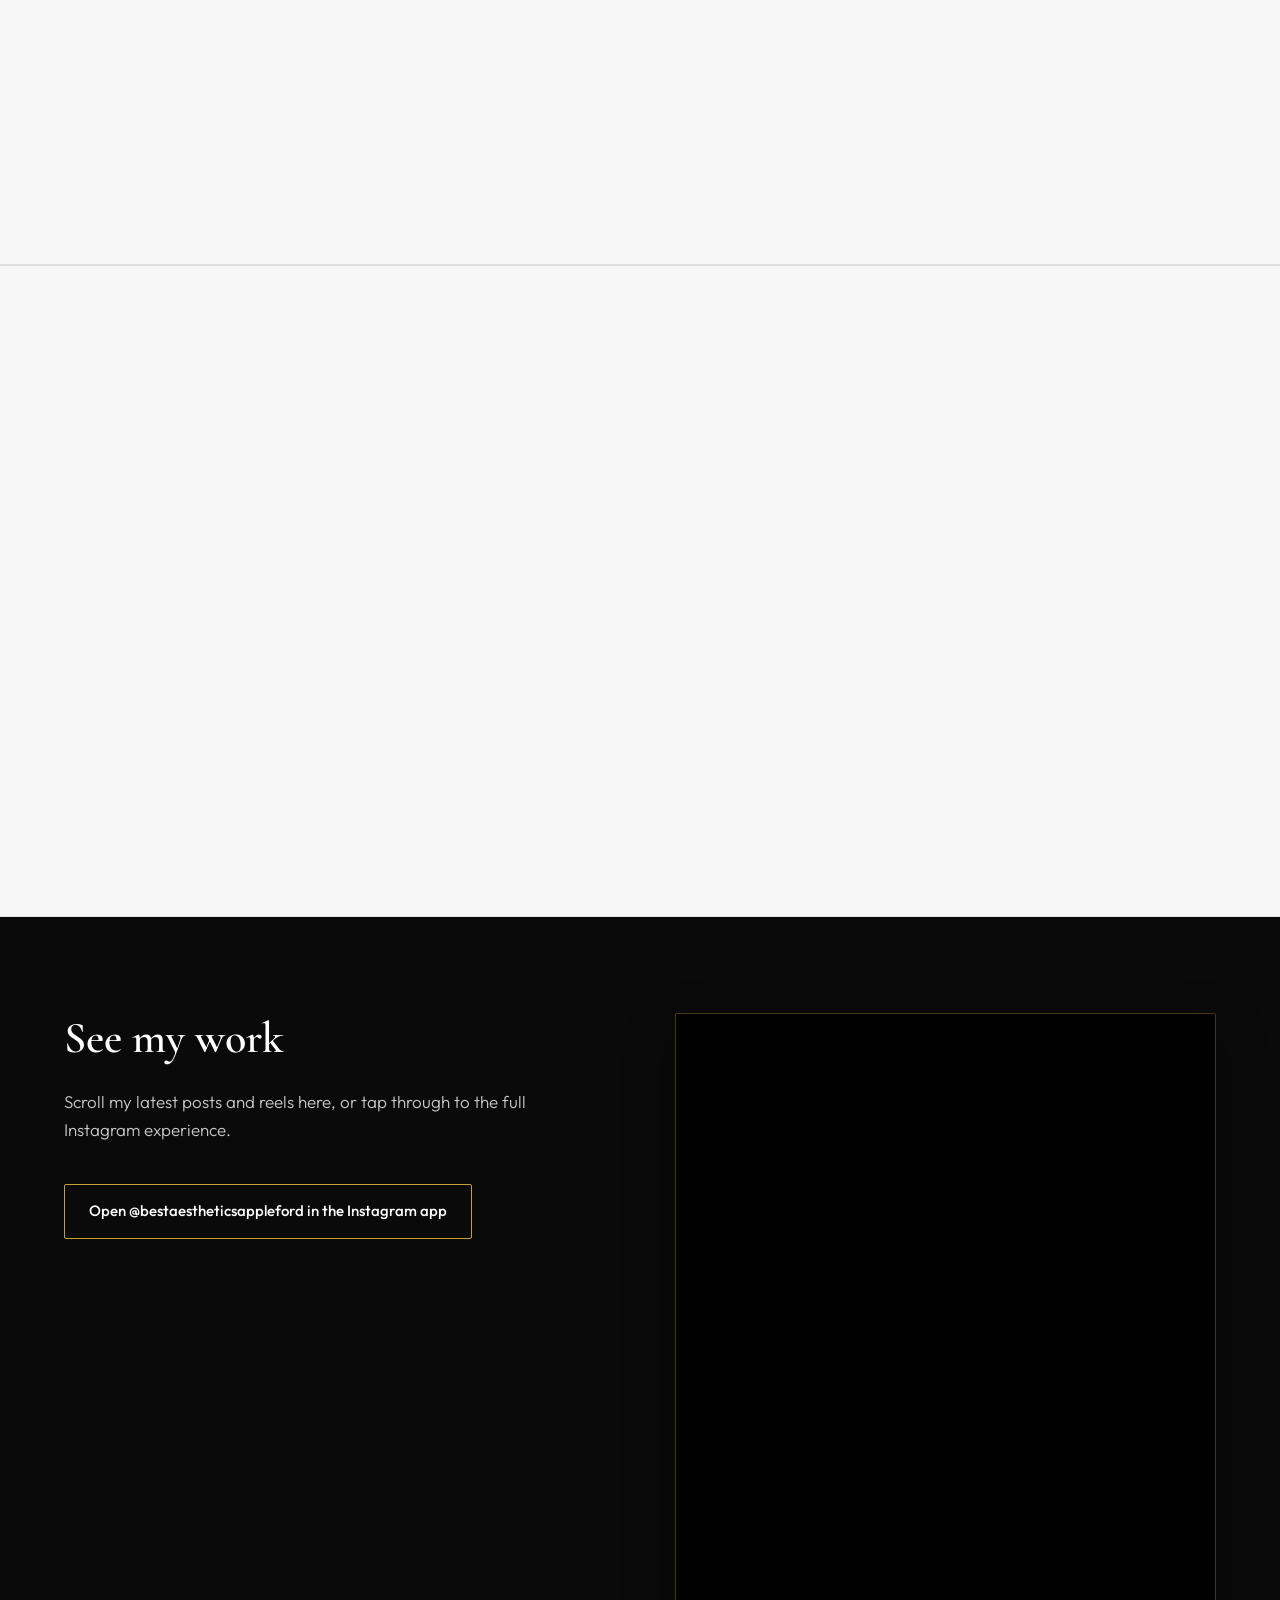
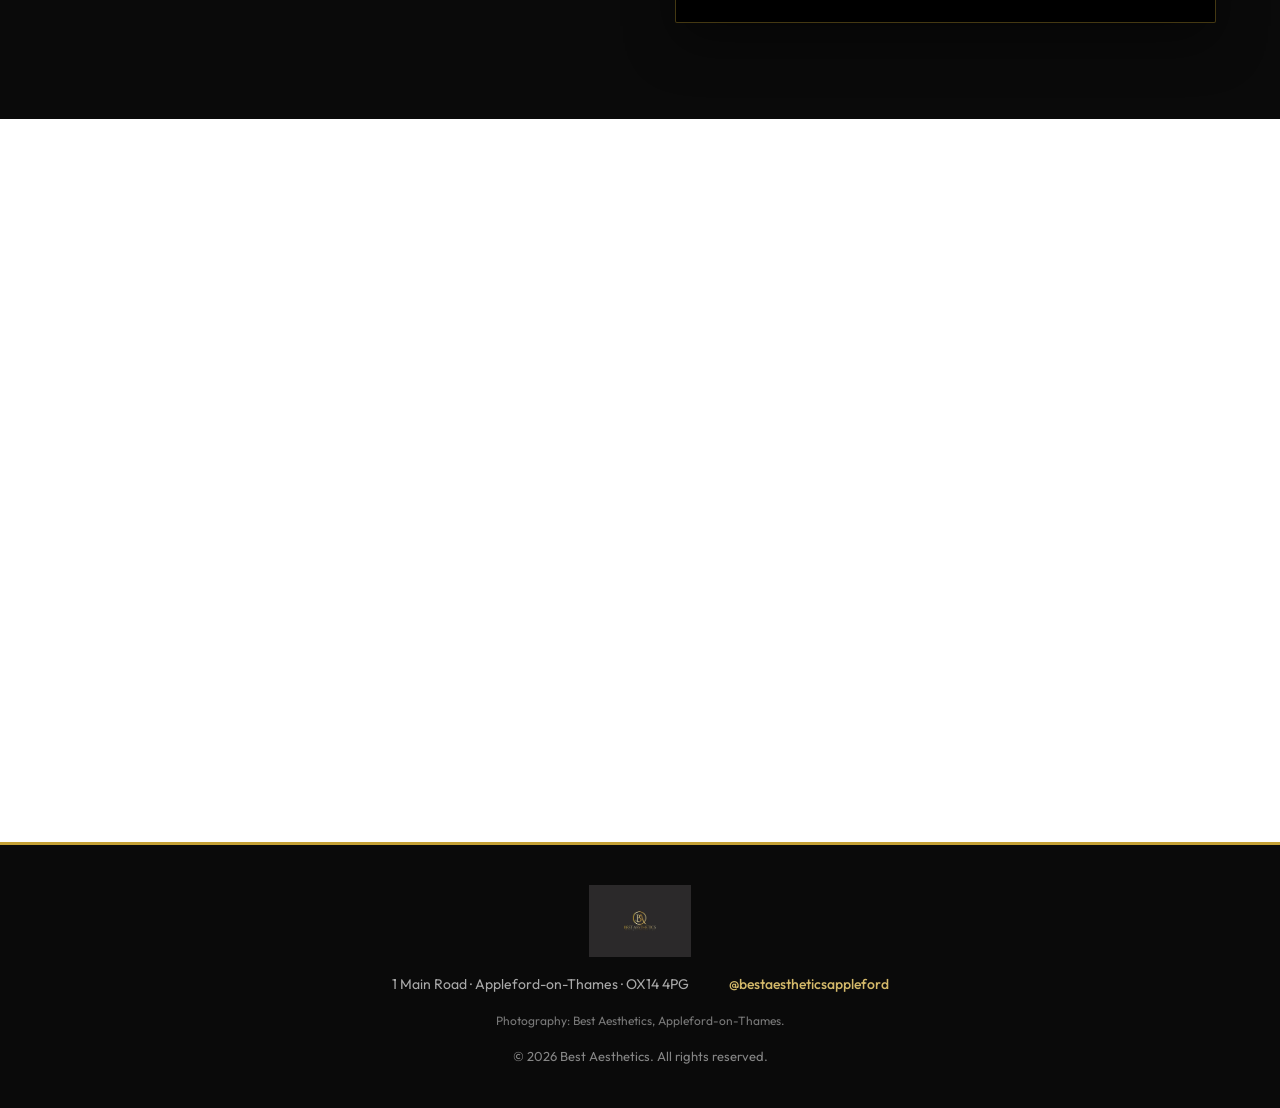
==== commit 51123626: "Add interactive UX, advanced SEO/AEO/GEO schema, and GDPR cookie consent" ====
--- a/index.html
+++ b/index.html
@@ -26,8 +26,14 @@
     <meta name="keywords" content="aesthetics Oxfordshire, aesthetics Abingdon, aesthetics Didcot, aesthetics Oxford, anti-wrinkle injections Oxfordshire, dermal fillers Abingdon, lip filler Oxford, microneedling Oxfordshire, B12 injections, IV drip therapy, nurse-led aesthetics, Iwona Pawlik, Best Aesthetics Appleford, non-surgical treatments, aesthetic clinic near Oxford, Appleford aesthetics" />
     <meta name="author" content="Iwona Pawlik RGN, Best Aesthetics" />
     <meta name="robots" content="index, follow, max-snippet:-1, max-image-preview:large, max-video-preview:-1" />
+    <meta name="googlebot" content="index, follow, max-snippet:-1, max-image-preview:large, max-video-preview:-1" />
+    <meta name="bingbot" content="index, follow" />
+    <meta name="format-detection" content="telephone=no" />
     <meta name="theme-color" content="#0a0a0a" />
     <link rel="canonical" href="https://bestaesthetics.uk/" />
+    <link rel="alternate" href="https://bestaesthetics.uk/" hreflang="en-gb" />
+    <link rel="alternate" href="https://bestaesthetics.uk/" hreflang="x-default" />
+    <link rel="sitemap" type="application/xml" title="Sitemap" href="https://bestaesthetics.uk/sitemap.xml" />
 
     <!-- Geo / local SEO -->
     <meta name="geo.region" content="GB-OXF" />
@@ -106,10 +112,72 @@
     }
     </script>
 
+    <script type="application/ld+json">
+    {
+      "@context": "https://schema.org",
+      "@type": "WebSite",
+      "name": "Best Aesthetics",
+      "url": "https://bestaesthetics.uk/",
+      "inLanguage": "en-GB",
+      "publisher": {
+        "@type": "Organization",
+        "name": "Best Aesthetics",
+        "url": "https://bestaesthetics.uk/",
+        "logo": "https://bestaesthetics.uk/images/logo-header.png"
+      },
+      "potentialAction": {
+        "@type": "SearchAction",
+        "target": "https://bestaesthetics.uk/?q={search_term_string}",
+        "query-input": "required name=search_term_string"
+      }
+    }
+    </script>
+
+    <script type="application/ld+json">
+    {
+      "@context": "https://schema.org",
+      "@type": "FAQPage",
+      "mainEntity": [
+        {
+          "@type": "Question",
+          "name": "How do I know which aesthetic treatment is right for me?",
+          "acceptedAnswer": {
+            "@type": "Answer",
+            "text": "Best Aesthetics starts with a medical consultation to review goals, skin quality, facial balance, and treatment history. Iwona Pawlik RGN provides a tailored plan and may recommend phasing treatment over time for natural results."
+          }
+        },
+        {
+          "@type": "Question",
+          "name": "Are anti-wrinkle and filler treatments safe?",
+          "acceptedAnswer": {
+            "@type": "Answer",
+            "text": "Treatments are delivered by a registered nurse with medical assessment and consent. Safety suitability is checked first, and treatment is declined if risks outweigh benefits."
+          }
+        },
+        {
+          "@type": "Question",
+          "name": "What areas do you cover around Oxfordshire?",
+          "acceptedAnswer": {
+            "@type": "Answer",
+            "text": "The clinic is in Appleford-on-Thames and welcomes clients from Didcot, Abingdon, Oxford, Wallingford, and surrounding Oxfordshire areas."
+          }
+        },
+        {
+          "@type": "Question",
+          "name": "How do I book with Best Aesthetics?",
+          "acceptedAnswer": {
+            "@type": "Answer",
+            "text": "You can book online via Faces Consent, call 07518 010899, or use the contact form for appointment support and next steps."
+          }
+        }
+      ]
+    }
+    </script>
+
     <link rel="preconnect" href="https://fonts.googleapis.com" />
     <link rel="preconnect" href="https://fonts.gstatic.com" crossorigin />
     <link href="https://fonts.googleapis.com/css2?family=Cormorant+Garamond:ital,wght@0,400;0,600;1,400&family=Outfit:wght@300;400;500;600&display=swap" rel="stylesheet" />
-    <link rel="stylesheet" href="styles.css?v=20260506-1" />
+    <link rel="stylesheet" href="styles.css?v=20260506-2" />
     <link rel="icon" type="image/png" href="images/logo-header.png" />
   </head>
   <body>
@@ -145,6 +213,7 @@
             <li><a href="#services">Services</a></li>
             <li><a href="#pricing">Prices</a></li>
             <li><a href="#approach">Approach</a></li>
+            <li><a href="#faq">FAQ</a></li>
             <li><a href="#instagram">Instagram</a></li>
             <li><a href="#contact" class="nav-cta">Book</a></li>
           </ul>
@@ -524,35 +593,44 @@
               <a href="#pricing" class="services-prices-link">View the full treatment menu &amp; prices</a>
             </p>
           </div>
+          <div class="treatment-finder" aria-label="Treatment finder">
+            <p class="treatment-finder__label">Quick filter:</p>
+            <div class="treatment-finder__chips" role="group" aria-label="Filter treatments by category">
+              <button class="chip is-active" type="button" data-filter="all">All</button>
+              <button class="chip" type="button" data-filter="injectables">Injectables</button>
+              <button class="chip" type="button" data-filter="skin">Skin</button>
+              <button class="chip" type="button" data-filter="wellness">Wellness</button>
+            </div>
+          </div>
           <ul class="service-grid">
-            <li class="service-card reveal reveal--delay-1">
+            <li class="service-card reveal reveal--delay-1" data-category="injectables">
               <h3>Anti-wrinkle treatments</h3>
               <p>
                 Prescription muscle-relaxing injections for lines and wrinkles — assessed and delivered
                 with nursing-led care and natural movement in mind.
               </p>
             </li>
-            <li class="service-card reveal reveal--delay-2">
+            <li class="service-card reveal reveal--delay-2" data-category="injectables">
               <h3>Dermal fillers</h3>
               <p>
                 Volume and contouring where you need it, with a focus on balance, proportion, and
                 subtlety.
               </p>
             </li>
-            <li class="service-card reveal reveal--delay-3">
+            <li class="service-card reveal reveal--delay-3" data-category="injectables">
               <h3>Lip augmentation</h3>
               <p>
                 Shape, definition, and hydration tailored to your features — never a one-size look.
               </p>
             </li>
-            <li class="service-card reveal reveal--delay-4">
+            <li class="service-card reveal reveal--delay-4" data-category="skin">
               <h3>Microneedling</h3>
               <p>
                 Collagen-stimulating skin needling to improve texture, fine lines, and overall skin
                 quality.
               </p>
             </li>
-            <li class="service-card reveal reveal--delay-5">
+            <li class="service-card reveal reveal--delay-5" data-category="wellness">
               <h3>Vitamin&nbsp;B12</h3>
               <p>
                 Intramuscular B12 for clients who are low or deficient. Vitamin&nbsp;B12 contributes to the
@@ -561,7 +639,7 @@
                 I’ll take a history and advise whether injections are appropriate for you.
               </p>
             </li>
-            <li class="service-card reveal reveal--delay-1">
+            <li class="service-card reveal reveal--delay-1" data-category="wellness">
               <h3>IV Drip Therapy</h3>
               <p>
                 Intravenous hydration and vitamin protocols in clinic, planned after your consultation and
@@ -687,6 +765,69 @@
         </div>
       </section>
 
+      <section class="section faq" id="faq" aria-labelledby="faq-heading">
+        <div class="section-inner faq-inner reveal">
+          <header class="section-header faq-header">
+            <h2 id="faq-heading" class="section-title">Frequently asked questions</h2>
+            <p class="section-subtitle">Clear answers to common treatment, safety, and booking questions.</p>
+          </header>
+          <div class="faq-list" role="list">
+            <article class="faq-item" role="listitem">
+              <h3>
+                <button class="faq-question" type="button" aria-expanded="false">
+                  How do I know which treatment is right for me?
+                </button>
+              </h3>
+              <div class="faq-answer" hidden>
+                <p>
+                  We begin with a consultation to understand your goals, assess suitability, and build a plan
+                  that prioritises natural-looking outcomes and long-term facial balance.
+                </p>
+              </div>
+            </article>
+            <article class="faq-item" role="listitem">
+              <h3>
+                <button class="faq-question" type="button" aria-expanded="false">
+                  Are treatments delivered by a medical professional?
+                </button>
+              </h3>
+              <div class="faq-answer" hidden>
+                <p>
+                  Yes. Treatments are delivered by Iwona Pawlik, a registered nurse (RGN), with full medical
+                  consultation, consent, and suitability screening.
+                </p>
+              </div>
+            </article>
+            <article class="faq-item" role="listitem">
+              <h3>
+                <button class="faq-question" type="button" aria-expanded="false">
+                  Which areas do you serve in Oxfordshire?
+                </button>
+              </h3>
+              <div class="faq-answer" hidden>
+                <p>
+                  The clinic is based in Appleford-on-Thames and regularly welcomes clients from Didcot,
+                  Abingdon, Oxford, Wallingford, and surrounding Oxfordshire areas.
+                </p>
+              </div>
+            </article>
+            <article class="faq-item" role="listitem">
+              <h3>
+                <button class="faq-question" type="button" aria-expanded="false">
+                  How can I book my consultation?
+                </button>
+              </h3>
+              <div class="faq-answer" hidden>
+                <p>
+                  You can book online through Faces Consent, call 07518 010899, or send a message via the
+                  contact form for support with appointments.
+                </p>
+              </div>
+            </article>
+          </div>
+        </div>
+      </section>
+
       <section class="section instagram" id="instagram" aria-labelledby="instagram-heading">
         <div class="section-inner instagram-inner">
           <div class="instagram-copy">
@@ -790,7 +931,39 @@
       </div>
     </footer>
 
-    <script src="script.js?v=20260506-1"></script>
+    <!-- GDPR cookie consent -->
+    <aside class="cookie-banner" id="cookie-banner" role="dialog" aria-label="Cookie preferences" hidden>
+      <div class="cookie-banner__inner">
+        <h2 class="cookie-banner__title">Cookie preferences</h2>
+        <p class="cookie-banner__text">
+          We use essential cookies for site functionality and optional cookies to improve performance.
+          You can accept all, reject optional cookies, or manage detailed preferences.
+        </p>
+        <div class="cookie-banner__actions">
+          <button type="button" class="btn btn-ghost cookie-btn" id="cookie-reject">Reject optional</button>
+          <button type="button" class="btn btn-ghost cookie-btn" id="cookie-manage">Manage</button>
+          <button type="button" class="btn btn-primary cookie-btn" id="cookie-accept">Accept all</button>
+        </div>
+      </div>
+      <div class="cookie-panel" id="cookie-panel" hidden>
+        <h3 class="cookie-panel__title">Manage cookie settings</h3>
+        <label class="cookie-option">
+          <input type="checkbox" checked disabled />
+          <span>Essential cookies (required)</span>
+        </label>
+        <label class="cookie-option">
+          <input type="checkbox" id="consent-analytics" />
+          <span>Analytics cookies</span>
+        </label>
+        <label class="cookie-option">
+          <input type="checkbox" id="consent-marketing" />
+          <span>Marketing cookies</span>
+        </label>
+        <button type="button" class="btn btn-primary cookie-btn" id="cookie-save">Save preferences</button>
+      </div>
+    </aside>
+
+    <script src="script.js?v=20260506-2"></script>
 
     <!-- Lightbox -->
     <div class="lightbox" id="lightbox" role="dialog" aria-modal="true" aria-label="Image viewer" hidden>
--- a/styles.css
+++ b/styles.css
@@ -1771,3 +1771,203 @@
 .back-to-top:hover {
   background: var(--color-gold);
 }
+
+/* ============================================================
+   TREATMENT FINDER
+   ============================================================ */
+.treatment-finder {
+  margin: 0 0 var(--space-lg);
+  padding: var(--space-md);
+  border: 1px solid var(--color-line);
+  background: var(--color-bg-muted);
+}
+
+.treatment-finder__label {
+  margin: 0 0 0.625rem;
+  font-size: 0.8125rem;
+  font-weight: 600;
+  letter-spacing: 0.08em;
+  text-transform: uppercase;
+  color: var(--color-gold-dark);
+}
+
+.treatment-finder__chips {
+  display: flex;
+  flex-wrap: wrap;
+  gap: 0.6rem;
+}
+
+.chip {
+  border: 1px solid var(--color-line);
+  background: #fff;
+  color: var(--color-ink-muted);
+  padding: 0.45rem 0.875rem;
+  font: inherit;
+  font-size: 0.875rem;
+  cursor: pointer;
+  transition: border-color 0.2s var(--ease-out), color 0.2s var(--ease-out), background 0.2s var(--ease-out);
+}
+
+.chip:hover,
+.chip:focus-visible {
+  border-color: var(--color-gold-mid);
+  color: var(--color-ink);
+}
+
+.chip.is-active {
+  background: var(--color-gold-mid);
+  border-color: var(--color-gold-mid);
+  color: var(--color-ink);
+}
+
+.service-card.is-hidden {
+  opacity: 0.28;
+  transform: scale(0.985);
+}
+
+/* ============================================================
+   FAQ
+   ============================================================ */
+.faq {
+  background: var(--color-bg-muted);
+  border-top: 1px solid var(--color-line);
+  border-bottom: 1px solid var(--color-line);
+}
+
+.faq-header {
+  margin-bottom: var(--space-lg);
+}
+
+.faq-list {
+  display: grid;
+  gap: var(--space-sm);
+}
+
+.faq-item {
+  border: 1px solid var(--color-line);
+  background: #fff;
+}
+
+.faq-item h3 {
+  margin: 0;
+}
+
+.faq-question {
+  width: 100%;
+  text-align: left;
+  border: 0;
+  background: transparent;
+  color: var(--color-ink);
+  font: inherit;
+  font-weight: 600;
+  padding: 1rem 1.125rem;
+  cursor: pointer;
+  position: relative;
+}
+
+.faq-question::after {
+  content: "+";
+  position: absolute;
+  right: 1rem;
+  top: 50%;
+  transform: translateY(-50%);
+  color: var(--color-gold-dark);
+  font-size: 1.1rem;
+  font-weight: 400;
+}
+
+.faq-question[aria-expanded="true"]::after {
+  content: "-";
+}
+
+.faq-answer {
+  padding: 0 1.125rem 1rem;
+}
+
+.faq-answer p {
+  margin: 0;
+  color: var(--color-ink-muted);
+}
+
+/* ============================================================
+   GDPR COOKIE BANNER
+   ============================================================ */
+.cookie-banner {
+  position: fixed;
+  left: 1rem;
+  right: 1rem;
+  bottom: 1rem;
+  z-index: 450;
+  border: 1px solid var(--color-line);
+  background: #ffffff;
+  box-shadow: 0 20px 45px rgba(0, 0, 0, 0.2);
+  max-width: 48rem;
+  margin: 0 auto;
+}
+
+.cookie-banner[hidden] {
+  display: none;
+}
+
+.cookie-banner__inner {
+  padding: 1rem;
+}
+
+.cookie-banner__title {
+  margin: 0 0 0.4rem;
+  font-size: 1rem;
+  font-weight: 600;
+}
+
+.cookie-banner__text {
+  margin: 0;
+  font-size: 0.875rem;
+  color: var(--color-ink-muted);
+}
+
+.cookie-banner__actions {
+  display: flex;
+  flex-wrap: wrap;
+  gap: 0.5rem;
+  margin-top: 0.85rem;
+}
+
+.cookie-btn {
+  min-height: 2.5rem;
+}
+
+.cookie-panel {
+  border-top: 1px solid var(--color-line);
+  padding: 0.9rem 1rem 1rem;
+  background: var(--color-bg-muted);
+}
+
+.cookie-panel[hidden] {
+  display: none;
+}
+
+.cookie-panel__title {
+  margin: 0 0 0.6rem;
+  font-size: 0.9375rem;
+}
+
+.cookie-option {
+  display: flex;
+  align-items: center;
+  gap: 0.5rem;
+  margin-bottom: 0.6rem;
+  font-size: 0.875rem;
+}
+
+@media (max-width: 42rem) {
+  .cookie-banner {
+    left: 0.5rem;
+    right: 0.5rem;
+    bottom: 0.5rem;
+  }
+
+  .cookie-banner__actions .btn {
+    flex: 1 1 calc(50% - 0.5rem);
+    min-width: 9rem;
+  }
+}
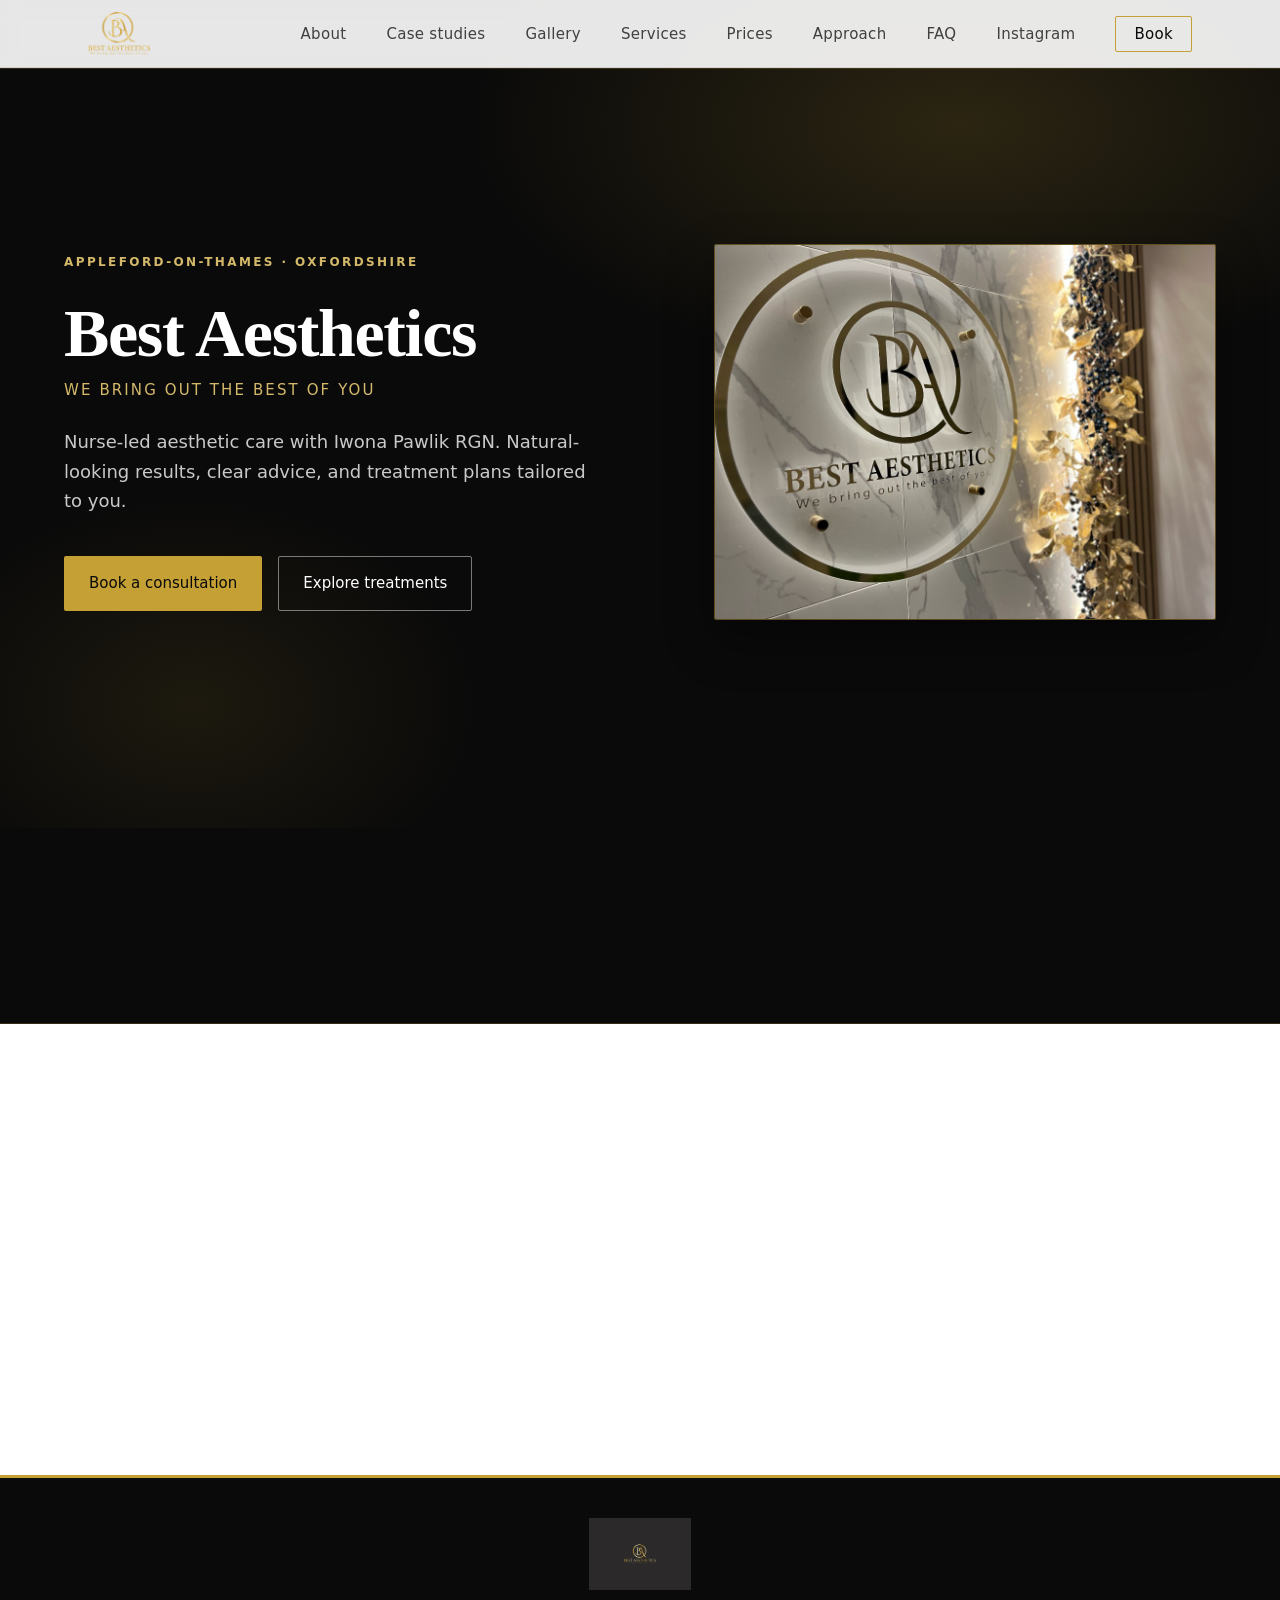
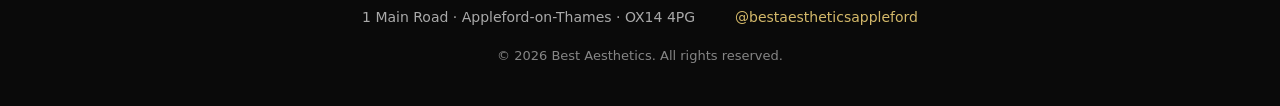
==== commit de8532bd: "Split site into dedicated SEO pages and add global preloader" ====
--- a/index.html
+++ b/index.html
@@ -14,208 +14,45 @@
           window.location.replace(window.location.href.replace(/index\.html\/$/, "index.html"));
           return;
         }
-        if (!isLocalPreview) {
-          document.documentElement.classList.add("js");
-        }
+        document.documentElement.classList.add("is-loading");
+        if (!isLocalPreview) document.documentElement.classList.add("js");
       })();
     </script>
-
-    <!-- Primary SEO -->
-    <title>Best Aesthetics — Nurse-Led Aesthetic Treatments | Appleford-on-Thames, Oxfordshire</title>
-    <meta name="description" content="Nurse-led aesthetic clinic in Appleford-on-Thames, Oxfordshire. Anti-wrinkle injections, dermal fillers, lip augmentation, microneedling, vitamin B12 & IV drip therapy. Serving Didcot, Abingdon &amp; Oxford. Iwona Pawlik RGN — 10+ years' experience. Book a consultation today." />
-    <meta name="keywords" content="aesthetics Oxfordshire, aesthetics Abingdon, aesthetics Didcot, aesthetics Oxford, anti-wrinkle injections Oxfordshire, dermal fillers Abingdon, lip filler Oxford, microneedling Oxfordshire, B12 injections, IV drip therapy, nurse-led aesthetics, Iwona Pawlik, Best Aesthetics Appleford, non-surgical treatments, aesthetic clinic near Oxford, Appleford aesthetics" />
-    <meta name="author" content="Iwona Pawlik RGN, Best Aesthetics" />
-    <meta name="robots" content="index, follow, max-snippet:-1, max-image-preview:large, max-video-preview:-1" />
-    <meta name="googlebot" content="index, follow, max-snippet:-1, max-image-preview:large, max-video-preview:-1" />
-    <meta name="bingbot" content="index, follow" />
-    <meta name="format-detection" content="telephone=no" />
-    <meta name="theme-color" content="#0a0a0a" />
+    <title>Best Aesthetics | Nurse-Led Aesthetics Clinic in Appleford-on-Thames, Oxfordshire</title>
+    <meta name="description" content="Best Aesthetics is a nurse-led clinic in Appleford-on-Thames offering anti-wrinkle treatments, dermal fillers, microneedling, vitamin B12 and IV drip therapy. Serving Oxfordshire, Didcot, Abingdon and Oxford." />
+    <meta name="robots" content="index,follow,max-image-preview:large,max-snippet:-1,max-video-preview:-1" />
     <link rel="canonical" href="https://bestaesthetics.uk/" />
-    <link rel="alternate" href="https://bestaesthetics.uk/" hreflang="en-gb" />
-    <link rel="alternate" href="https://bestaesthetics.uk/" hreflang="x-default" />
-    <link rel="sitemap" type="application/xml" title="Sitemap" href="https://bestaesthetics.uk/sitemap.xml" />
-
-    <!-- Geo / local SEO -->
-    <meta name="geo.region" content="GB-OXF" />
-    <meta name="geo.placename" content="Appleford-on-Thames, Oxfordshire, England" />
-    <meta name="geo.position" content="51.6254;-1.2618" />
-    <meta name="ICBM" content="51.6254, -1.2618" />
-
-    <!-- Open Graph -->
-    <meta property="og:type" content="website" />
-    <meta property="og:url" content="https://bestaesthetics.uk/" />
-    <meta property="og:title" content="Best Aesthetics — Nurse-Led Aesthetic Treatments, Oxfordshire" />
-    <meta property="og:description" content="Nurse-led aesthetic clinic in Appleford-on-Thames, Oxfordshire. Anti-wrinkle injections, fillers, lip augmentation, microneedling, B12 &amp; IV therapy. Iwona Pawlik RGN — 10+ years' experience." />
-    <meta property="og:image" content="https://bestaesthetics.uk/images/about-iwona-clodagh.jpg" />
-    <meta property="og:image:width" content="1600" />
-    <meta property="og:image:height" content="1200" />
-    <meta property="og:image:alt" content="Iwona Pawlik RGN at Best Aesthetics clinic, Appleford-on-Thames" />
-    <meta property="og:locale" content="en_GB" />
-    <meta property="og:site_name" content="Best Aesthetics" />
-
-    <!-- Twitter Card -->
-    <meta name="twitter:card" content="summary_large_image" />
-    <meta name="twitter:title" content="Best Aesthetics — Nurse-Led Aesthetics, Oxfordshire" />
-    <meta name="twitter:description" content="Anti-wrinkle injections, dermal fillers, microneedling &amp; IV therapy. Appleford-on-Thames, Oxfordshire. Book with Iwona Pawlik RGN." />
-    <meta name="twitter:image" content="https://bestaesthetics.uk/images/about-iwona-clodagh.jpg" />
-
-    <!-- Structured data: LocalBusiness + MedicalBusiness -->
-    <script type="application/ld+json">
-    {
-      "@context": "https://schema.org",
-      "@type": ["LocalBusiness", "MedicalBusiness"],
-      "name": "Best Aesthetics",
-      "description": "Nurse-led aesthetic clinic offering anti-wrinkle treatments, dermal fillers, lip augmentation, microneedling, vitamin B12 and IV drip therapy in Appleford-on-Thames, Oxfordshire.",
-      "url": "https://bestaesthetics.uk",
-      "telephone": "+447518010899",
-      "image": "https://bestaesthetics.uk/images/about-iwona-clodagh.jpg",
-      "logo": "https://bestaesthetics.uk/images/logo-header.png",
-      "address": {
-        "@type": "PostalAddress",
-        "streetAddress": "1 Main Road",
-        "addressLocality": "Appleford-on-Thames",
-        "addressRegion": "Oxfordshire",
-        "postalCode": "OX14 4PG",
-        "addressCountry": "GB"
-      },
-      "geo": {
-        "@type": "GeoCoordinates",
-        "latitude": 51.6254,
-        "longitude": -1.2618
-      },
-      "founder": {
-        "@type": "Person",
-        "name": "Iwona Pawlik",
-        "jobTitle": "Registered Nurse and Aesthetic Practitioner",
-        "honorificSuffix": "RGN"
-      },
-      "priceRange": "££",
-      "currenciesAccepted": "GBP",
-      "areaServed": [
-        "Appleford-on-Thames", "Didcot", "Abingdon", "Oxford", "Wallingford", "Oxfordshire"
-      ],
-      "hasOfferCatalog": {
-        "@type": "OfferCatalog",
-        "name": "Aesthetic Treatments",
-        "itemListElement": [
-          { "@type": "Offer", "itemOffered": { "@type": "Service", "name": "Anti-Wrinkle Injections" } },
-          { "@type": "Offer", "itemOffered": { "@type": "Service", "name": "Dermal Fillers" } },
-          { "@type": "Offer", "itemOffered": { "@type": "Service", "name": "Lip Augmentation" } },
-          { "@type": "Offer", "itemOffered": { "@type": "Service", "name": "Microneedling" } },
-          { "@type": "Offer", "itemOffered": { "@type": "Service", "name": "Vitamin B12 Injections" } },
-          { "@type": "Offer", "itemOffered": { "@type": "Service", "name": "IV Drip Therapy" } }
-        ]
-      },
-      "sameAs": [
-        "https://www.instagram.com/bestaestheticsappleford/"
-      ]
-    }
-    </script>
-
-    <script type="application/ld+json">
-    {
-      "@context": "https://schema.org",
-      "@type": "WebSite",
-      "name": "Best Aesthetics",
-      "url": "https://bestaesthetics.uk/",
-      "inLanguage": "en-GB",
-      "publisher": {
-        "@type": "Organization",
-        "name": "Best Aesthetics",
-        "url": "https://bestaesthetics.uk/",
-        "logo": "https://bestaesthetics.uk/images/logo-header.png"
-      },
-      "potentialAction": {
-        "@type": "SearchAction",
-        "target": "https://bestaesthetics.uk/?q={search_term_string}",
-        "query-input": "required name=search_term_string"
-      }
-    }
-    </script>
-
-    <script type="application/ld+json">
-    {
-      "@context": "https://schema.org",
-      "@type": "FAQPage",
-      "mainEntity": [
-        {
-          "@type": "Question",
-          "name": "How do I know which aesthetic treatment is right for me?",
-          "acceptedAnswer": {
-            "@type": "Answer",
-            "text": "Best Aesthetics starts with a medical consultation to review goals, skin quality, facial balance, and treatment history. Iwona Pawlik RGN provides a tailored plan and may recommend phasing treatment over time for natural results."
-          }
-        },
-        {
-          "@type": "Question",
-          "name": "Are anti-wrinkle and filler treatments safe?",
-          "acceptedAnswer": {
-            "@type": "Answer",
-            "text": "Treatments are delivered by a registered nurse with medical assessment and consent. Safety suitability is checked first, and treatment is declined if risks outweigh benefits."
-          }
-        },
-        {
-          "@type": "Question",
-          "name": "What areas do you cover around Oxfordshire?",
-          "acceptedAnswer": {
-            "@type": "Answer",
-            "text": "The clinic is in Appleford-on-Thames and welcomes clients from Didcot, Abingdon, Oxford, Wallingford, and surrounding Oxfordshire areas."
-          }
-        },
-        {
-          "@type": "Question",
-          "name": "How do I book with Best Aesthetics?",
-          "acceptedAnswer": {
-            "@type": "Answer",
-            "text": "You can book online via Faces Consent, call 07518 010899, or use the contact form for appointment support and next steps."
-          }
-        }
-      ]
-    }
-    </script>
-
-    <link rel="preconnect" href="https://fonts.googleapis.com" />
-    <link rel="preconnect" href="https://fonts.gstatic.com" crossorigin />
-    <link href="https://fonts.googleapis.com/css2?family=Cormorant+Garamond:ital,wght@0,400;0,600;1,400&family=Outfit:wght@300;400;500;600&display=swap" rel="stylesheet" />
     <link rel="stylesheet" href="styles.css?v=20260506-2" />
     <link rel="icon" type="image/png" href="images/logo-header.png" />
   </head>
   <body>
+    <div class="site-preloader" id="site-preloader">
+      <img class="site-preloader__logo" src="images/logo-header.png" alt="Best Aesthetics" />
+      <div class="site-preloader__bar" aria-hidden="true"></div>
+    </div>
+
     <a class="skip-link" href="#main">Skip to content</a>
 
     <header class="site-header" id="top">
       <div class="header-inner">
-        <a class="logo" href="#top" aria-label="Best Aesthetics home">
-          <img
-            class="logo__img"
-            src="images/logo-header.png"
-            width="1024"
-            height="702"
-            alt="Best Aesthetics — We bring out the best of you"
-            decoding="async"
-          />
+        <a class="logo" href="index.html" aria-label="Best Aesthetics home">
+          <img class="logo__img" src="images/logo-header.png" width="1024" height="702" alt="Best Aesthetics logo" decoding="async" />
         </a>
-        <button
-          type="button"
-          class="nav-toggle"
-          aria-expanded="false"
-          aria-controls="site-nav"
-          aria-label="Open menu"
-        >
+        <button type="button" class="nav-toggle" aria-expanded="false" aria-controls="site-nav" aria-label="Open menu">
           <span class="nav-toggle-bar" aria-hidden="true"></span>
           <span class="nav-toggle-bar" aria-hidden="true"></span>
         </button>
         <nav class="site-nav" id="site-nav" aria-label="Primary">
           <ul class="nav-list">
-            <li><a href="#about">About</a></li>
-            <li><a href="#case-studies">Case studies</a></li>
-            <li><a href="#gallery">Gallery</a></li>
-            <li><a href="#services">Services</a></li>
-            <li><a href="#pricing">Prices</a></li>
-            <li><a href="#approach">Approach</a></li>
-            <li><a href="#faq">FAQ</a></li>
-            <li><a href="#instagram">Instagram</a></li>
-            <li><a href="#contact" class="nav-cta">Book</a></li>
+            <li><a data-page="about.html" href="about.html">About</a></li>
+            <li><a data-page="case-studies.html" href="case-studies.html">Case studies</a></li>
+            <li><a data-page="gallery.html" href="gallery.html">Gallery</a></li>
+            <li><a data-page="services.html" href="services.html">Services</a></li>
+            <li><a data-page="prices.html" href="prices.html">Prices</a></li>
+            <li><a data-page="approach.html" href="approach.html">Approach</a></li>
+            <li><a data-page="faq.html" href="faq.html">FAQ</a></li>
+            <li><a data-page="instagram.html" href="instagram.html">Instagram</a></li>
+            <li><a data-page="contact.html" href="contact.html" class="nav-cta">Book</a></li>
           </ul>
         </nav>
       </div>
@@ -231,714 +68,58 @@
               <h1 id="hero-heading">Best Aesthetics</h1>
               <p class="hero-tagline">We bring out the best of you</p>
               <p class="hero-lede">
-                Nurse-led aesthetic care with Iwona Pawlik — a registered nurse and aesthetic practitioner with
-                over ten years in advanced non-surgical treatments. Natural-looking results, clear advice, and
-                care you can trust.
+                Nurse-led aesthetic care with Iwona Pawlik RGN. Natural-looking results, clear advice,
+                and treatment plans tailored to you.
               </p>
               <div class="hero-actions">
-                <a href="#contact" class="btn btn-primary">Book a consultation</a>
-                <a href="#services" class="btn btn-ghost">View treatments</a>
+                <a href="contact.html" class="btn btn-primary">Book a consultation</a>
+                <a href="services.html" class="btn btn-ghost">Explore treatments</a>
               </div>
             </div>
             <div class="hero-visual">
               <figure class="hero-portrait">
-                <img
-                  class="hero-portrait__img"
-                  src="images/hero-premises-sign.png"
-                  width="1024"
-                  height="768"
-                  alt="Backlit Best Aesthetics circular sign on marble at the Appleford-on-Thames premises"
-                  loading="eager"
-                  decoding="async"
-                />
+                <img class="hero-portrait__img" src="images/hero-premises-sign.png" width="1024" height="768" alt="Best Aesthetics clinic sign" loading="eager" decoding="async" />
               </figure>
-              <p class="hero-instagram-note">
-                <a
-                  class="hero-instagram-link"
-                  href="https://www.instagram.com/bestaestheticsappleford/"
-                  target="_blank"
-                  rel="noopener noreferrer"
-                  >Instagram · @bestaestheticsappleford</a
-                >
-              </p>
             </div>
-          </div>
-
-          <div class="hero-spotlights" role="region" aria-label="Coming soon">
-            <article
-              class="hero-spotlight hero-spotlight--case-studies"
-              id="case-studies"
-              aria-labelledby="hero-case-studies-heading"
-            >
-              <h3 class="hero-spotlight__title" id="hero-case-studies-heading">
-                <a class="hero-spotlight__title-anchor" href="#case-studies">Case studies</a>
-              </h3>
-              <p class="hero-spotlight__text">
-                Before-and-after stories and treatment journeys — fuller write-ups for each coming soon.
-              </p>
-              <ol class="hero-case-studies__list" aria-label="Case study themes">
-                <li class="hero-case-studies__item">Middle aged male divorcee</li>
-                <li class="hero-case-studies__item">New mum</li>
-                <li class="hero-case-studies__item">The Hen do!</li>
-                <li class="hero-case-studies__item">Lady Boss</li>
-                <li class="hero-case-studies__item">LGBTQ+</li>
-                <li class="hero-case-studies__item">One of my oldest and dearest clients</li>
-              </ol>
-            </article>
-            <article class="hero-spotlight" id="subscription-model" aria-labelledby="hero-subscription-heading">
-              <h3 class="hero-spotlight__title" id="hero-subscription-heading">Subscription model</h3>
-              <p class="hero-spotlight__text">Plans and member benefits — details to follow.</p>
-            </article>
-            <article class="hero-spotlight" id="home-office-visits" aria-labelledby="hero-home-office-visits-heading">
-              <h3 class="hero-spotlight__title" id="hero-home-office-visits-heading">Home/office visits</h3>
-              <p class="hero-spotlight__text">Information on areas covered and how to book — coming soon.</p>
-            </article>
           </div>
         </div>
       </section>
 
       <section class="stats-bar" aria-label="Practice highlights">
-          <div class="stats-bar__inner">
-            <div class="stat-item reveal reveal--delay-1">
-              <span class="stat-value" data-count="15" data-suffix="+">15+</span>
-              <span class="stat-label">Years in practice</span>
-            </div>
-            <div class="stat-item reveal reveal--delay-2">
-              <span class="stat-value">RGN</span>
-              <span class="stat-label">Nurse-qualified</span>
-            </div>
-            <div class="stat-item reveal reveal--delay-3">
-              <span class="stat-value" data-count="3000" data-suffix="+">3,000+</span>
-              <span class="stat-label">Clients treated</span>
-            </div>
-            <div class="stat-item reveal reveal--delay-4">
-              <span class="stat-value" data-count="6">6</span>
-              <span class="stat-label">Treatment types</span>
-            </div>
-          </div>
-      </section>
-
-      <section class="section about" id="about" aria-labelledby="about-heading">
-          <div class="section-inner about-split reveal">
-          <figure class="about-figure">
-            <img
-              src="images/about-iwona-clodagh.jpg"
-              width="1600"
-              height="1200"
-              alt="Iwona Pawlik in a blue tunic at Best Aesthetics, demonstrating on a facial anatomy model at the consultation desk"
-              loading="lazy"
-              decoding="async"
-            />
-          </figure>
-          <div class="about-copy">
-            <h2 id="about-heading" class="section-title">About Best Aesthetics</h2>
-            <p class="section-lede">
-              Hello, I’m <strong>Iwona</strong>, founder of <strong>Best Aesthetics</strong> — a nurse-led
-              aesthetics clinic based in <strong>Appleford</strong>, welcoming clients from
-              <strong>Didcot</strong>, <strong>Abingdon</strong>, <strong>Oxford</strong> and the surrounding
-              <strong>Oxfordshire</strong> areas.
-            </p>
-            <p>
-              I began my journey in <strong>2010</strong>, when my clinic was originally known as
-              <em>Best Beauty</em> on Wilkins Road. During those early years, I built a loyal client base,
-              meeting thousands of wonderful clients — many of whom continue to trust me with their treatments
-              today.
-            </p>
-            <p>
-              In <strong>2013</strong>, my passion evolved towards the precision and clinical excellence of
-              <strong>aesthetic medicine</strong>. I transitioned fully from traditional beauty treatments into
-              advanced <strong>non-surgical aesthetic treatments</strong>, focusing on achieving
-              <strong>natural-looking, balanced results</strong>. This marked the beginning of Best Aesthetics
-              as it is known today.
-            </p>
-            <p>
-              With over <strong>10 years of experience in aesthetics</strong>, I further strengthened my clinical
-              expertise by completing <strong>four years of full-time study at Oxford Brookes University</strong>,
-              qualifying as a <strong>registered nurse</strong>. This allows me to combine medical knowledge
-              with advanced aesthetic skills, ensuring the highest standards of
-              <strong>patient safety, ethical practice, and evidence-based treatments</strong>.
-            </p>
-            <p>
-              Alongside running Best Aesthetics, I also work as a
-              <strong>part-time Practice Nurse at Wallingford Medical Practice</strong>, where I have developed
-              a strong reputation as a <strong>compassionate and attentive listener</strong>, always prioritising
-              patient wellbeing and individual needs.
-            </p>
-            <p>
-              I am known for my <strong>conservative and ethical approach to aesthetics</strong>. I prioritise
-              <strong>natural-looking results over aesthetics for the sake of aesthetics</strong>, focusing on
-              facial harmony and long-term outcomes. I am also confident in
-              <strong>advising clients against treatments</strong> if I believe they may not achieve excellent
-              results or could be detrimental in the long term.
-            </p>
-            <p>
-              At Best Aesthetics, every treatment is tailored, carefully planned, and delivered with precision,
-              honesty, and care. I continue to invest in ongoing training and advanced techniques to ensure my
-              clients receive the most up-to-date and effective treatments available in modern aesthetic
-              practice.
-            </p>
-          </div>
+        <div class="stats-bar__inner">
+          <div class="stat-item reveal reveal--delay-1"><span class="stat-value" data-count="15" data-suffix="+">15+</span><span class="stat-label">Years in practice</span></div>
+          <div class="stat-item reveal reveal--delay-2"><span class="stat-value">RGN</span><span class="stat-label">Nurse-qualified</span></div>
+          <div class="stat-item reveal reveal--delay-3"><span class="stat-value" data-count="3000" data-suffix="+">3,000+</span><span class="stat-label">Clients treated</span></div>
+          <div class="stat-item reveal reveal--delay-4"><span class="stat-value" data-count="6">6</span><span class="stat-label">Treatment types</span></div>
         </div>
       </section>
 
-      <section class="section gallery" id="gallery" aria-labelledby="gallery-heading">
-        <h2 id="gallery-heading" class="gallery-title">The clinic</h2>
-        <div class="section-inner gallery-strip">
-          <img
-            src="images/about-consultation-room.png"
-            width="768"
-            height="1024"
-            alt="Consultation area at Best Aesthetics: marble table, blue chairs, and branded wall sign"
-            loading="lazy"
-            decoding="async"
-          />
-          <img
-            src="images/gallery-clinic-centre.jpg"
-            width="1600"
-            height="1200"
-            alt="Best Aesthetics clinic interior, Appleford-on-Thames"
-            loading="lazy"
-            decoding="async"
-          />
-          <img
-            src="images/gallery-reception-materials.png"
-            width="768"
-            height="1024"
-            alt="Reception desk with Best Aesthetics literature, cards, and anatomical model"
-            loading="lazy"
-            decoding="async"
-          />
-        </div>
-        <p class="gallery-caption">
-          Highlights from my Appleford-on-Thames premises. Follow Instagram for day-to-day updates, reels, and
-          results.
-        </p>
-        <h3 class="gallery-subtitle" id="gallery-mosaic-heading">More from the salon</h3>
-        <ul class="gallery-mosaic" aria-labelledby="gallery-mosaic-heading">
-          <li class="gallery-mosaic__item">
-            <img
-              class="gallery-mosaic__img"
-              src="images/before_and_after_photos/03783234-2E7F-4D42-95A7-E0B4036E056B.JPG"
-              width="2048"
-              height="2048"
-              alt="Before and after treatment result"
-              loading="lazy"
-              decoding="async"
-            />
-          </li>
-          <li class="gallery-mosaic__item">
-            <img
-              class="gallery-mosaic__img"
-              src="images/before_and_after_photos/15CDB0BF-A1F8-4BF8-9172-2959D4E2B4B1.JPG"
-              width="2048"
-              height="2048"
-              alt="Before and after treatment result"
-              loading="lazy"
-              decoding="async"
-            />
-          </li>
-          <li class="gallery-mosaic__item">
-            <img
-              class="gallery-mosaic__img"
-              src="images/before_and_after_photos/29872EF8-7985-43E3-8A10-448670077052.JPG"
-              width="2048"
-              height="2048"
-              alt="Before and after treatment result"
-              loading="lazy"
-              decoding="async"
-            />
-          </li>
-          <li class="gallery-mosaic__item">
-            <img
-              class="gallery-mosaic__img"
-              src="images/before_and_after_photos/48F5EAAF-677C-4442-BEFE-D7F49BF621EE.JPG"
-              width="2048"
-              height="2048"
-              alt="Before and after treatment result"
-              loading="lazy"
-              decoding="async"
-            />
-          </li>
-          <li class="gallery-mosaic__item">
-            <img
-              class="gallery-mosaic__img"
-              src="images/before_and_after_photos/7A9760B3-8B97-4654-B7CF-305417C41384.JPG"
-              width="2048"
-              height="2048"
-              alt="Before and after treatment result"
-              loading="lazy"
-              decoding="async"
-            />
-          </li>
-          <li class="gallery-mosaic__item">
-            <img
-              class="gallery-mosaic__img"
-              src="images/before_and_after_photos/86BF47A4-7312-44F7-ABD2-49BDB0D0A070.JPG"
-              width="2048"
-              height="2048"
-              alt="Before and after treatment result"
-              loading="lazy"
-              decoding="async"
-            />
-          </li>
-          <li class="gallery-mosaic__item">
-            <img
-              class="gallery-mosaic__img"
-              src="images/before_and_after_photos/8FCC427E-34CE-4AA8-9A81-D61A162690DE.JPG"
-              width="2048"
-              height="2048"
-              alt="Before and after treatment result"
-              loading="lazy"
-              decoding="async"
-            />
-          </li>
-          <li class="gallery-mosaic__item">
-            <img
-              class="gallery-mosaic__img"
-              src="images/before_and_after_photos/9EB22A25-975D-4FC8-873E-4C148A307DDD.JPG"
-              width="2048"
-              height="2048"
-              alt="Before and after treatment result"
-              loading="lazy"
-              decoding="async"
-            />
-          </li>
-          <li class="gallery-mosaic__item">
-            <img
-              class="gallery-mosaic__img"
-              src="images/before_and_after_photos/B1CDA254-DBAA-45B2-B1E7-FB68E1AEFF3E.JPG"
-              width="2048"
-              height="2048"
-              alt="Before and after treatment result"
-              loading="lazy"
-              decoding="async"
-            />
-          </li>
-          <li class="gallery-mosaic__item">
-            <img
-              class="gallery-mosaic__img"
-              src="images/before_and_after_photos/B58A2404-465B-4D7B-8642-5CB7AD545FA7.JPG"
-              width="2048"
-              height="2048"
-              alt="Before and after treatment result"
-              loading="lazy"
-              decoding="async"
-            />
-          </li>
-          <li class="gallery-mosaic__item">
-            <img
-              class="gallery-mosaic__img"
-              src="images/before_and_after_photos/C3922AFE-FC8E-4320-998A-E26B95CC947C.JPG"
-              width="2048"
-              height="2048"
-              alt="Before and after treatment result"
-              loading="lazy"
-              decoding="async"
-            />
-          </li>
-          <li class="gallery-mosaic__item">
-            <img
-              class="gallery-mosaic__img"
-              src="images/before_and_after_photos/CAFECF72-0BD6-4203-ACC2-7C1716D61FDF.JPG"
-              width="2048"
-              height="2048"
-              alt="Before and after treatment result"
-              loading="lazy"
-              decoding="async"
-            />
-          </li>
-          <li class="gallery-mosaic__item">
-            <img
-              class="gallery-mosaic__img"
-              src="images/before_and_after_photos/D72A58F9-78DB-4457-A7FF-A36D7919ADA8.JPG"
-              width="2048"
-              height="2048"
-              alt="Before and after treatment result"
-              loading="lazy"
-              decoding="async"
-            />
-          </li>
-          <li class="gallery-mosaic__item">
-            <img
-              class="gallery-mosaic__img"
-              src="images/before_and_after_photos/E572E376-699F-485E-8525-914ECABCD5A7 2.JPG"
-              width="2048"
-              height="2048"
-              alt="Before and after treatment result"
-              loading="lazy"
-              decoding="async"
-            />
-          </li>
-          <li class="gallery-mosaic__item">
-            <img
-              class="gallery-mosaic__img"
-              src="images/before_and_after_photos/F9122960-4A37-45BB-9CD4-3A37D7C97070.JPG"
-              width="2048"
-              height="2048"
-              alt="Before and after treatment result"
-              loading="lazy"
-              decoding="async"
-            />
-          </li>
-        </ul>
-      </section>
-
-      <section class="section services" id="services" aria-labelledby="services-heading">
+      <section class="section" aria-labelledby="explore-heading">
         <div class="section-inner reveal">
-          <div class="section-header">
-            <h2 id="services-heading" class="section-title">What I offer</h2>
-            <p class="section-subtitle">
-              Evidence-based options, explained clearly. I’ll help you choose what’s right for you — and
-              what can wait.
-              <a href="#pricing" class="services-prices-link">View the full treatment menu &amp; prices</a>
-            </p>
-          </div>
-          <div class="treatment-finder" aria-label="Treatment finder">
-            <p class="treatment-finder__label">Quick filter:</p>
-            <div class="treatment-finder__chips" role="group" aria-label="Filter treatments by category">
-              <button class="chip is-active" type="button" data-filter="all">All</button>
-              <button class="chip" type="button" data-filter="injectables">Injectables</button>
-              <button class="chip" type="button" data-filter="skin">Skin</button>
-              <button class="chip" type="button" data-filter="wellness">Wellness</button>
-            </div>
-          </div>
-          <ul class="service-grid">
-            <li class="service-card reveal reveal--delay-1" data-category="injectables">
-              <h3>Anti-wrinkle treatments</h3>
-              <p>
-                Prescription muscle-relaxing injections for lines and wrinkles — assessed and delivered
-                with nursing-led care and natural movement in mind.
-              </p>
-            </li>
-            <li class="service-card reveal reveal--delay-2" data-category="injectables">
-              <h3>Dermal fillers</h3>
-              <p>
-                Volume and contouring where you need it, with a focus on balance, proportion, and
-                subtlety.
-              </p>
-            </li>
-            <li class="service-card reveal reveal--delay-3" data-category="injectables">
-              <h3>Lip augmentation</h3>
-              <p>
-                Shape, definition, and hydration tailored to your features — never a one-size look.
-              </p>
-            </li>
-            <li class="service-card reveal reveal--delay-4" data-category="skin">
-              <h3>Microneedling</h3>
-              <p>
-                Collagen-stimulating skin needling to improve texture, fine lines, and overall skin
-                quality.
-              </p>
-            </li>
-            <li class="service-card reveal reveal--delay-5" data-category="wellness">
-              <h3>Vitamin&nbsp;B12</h3>
-              <p>
-                Intramuscular B12 for clients who are low or deficient. Vitamin&nbsp;B12 contributes to the
-                reduction of tiredness and fatigue, normal energy-yielding metabolism, normal psychological
-                function, normal functioning of the nervous system, and normal red blood cell formation.
-                I’ll take a history and advise whether injections are appropriate for you.
-              </p>
-            </li>
-            <li class="service-card reveal reveal--delay-1" data-category="wellness">
-              <h3>IV Drip Therapy</h3>
-              <p>
-                Intravenous hydration and vitamin protocols in clinic, planned after your consultation and
-                health history — so support for energy, recovery, and wellbeing is matched to you, safely and
-                professionally.
-              </p>
-            </li>
+          <h2 id="explore-heading" class="section-title">Explore the clinic</h2>
+          <ul class="teaser-grid">
+            <li class="teaser-card"><h3>About</h3><p>Meet Iwona and learn our clinical ethos.</p><a href="about.html">Read more</a></li>
+            <li class="teaser-card"><h3>Treatments</h3><p>Discover injectables, skin and wellness services.</p><a href="services.html">View services</a></li>
+            <li class="teaser-card"><h3>Prices</h3><p>See treatment sheets and book online.</p><a href="prices.html">View prices</a></li>
+            <li class="teaser-card"><h3>Contact</h3><p>Ready to start? Book your consultation now.</p><a href="contact.html">Get in touch</a></li>
           </ul>
-        </div>
-      </section>
-
-      <section class="section pricing" id="pricing" aria-labelledby="pricing-heading">
-        <div class="section-inner pricing-inner reveal">
-          <header class="pricing-header">
-            <h2 id="pricing-heading" class="section-title">Treatment menu &amp; prices</h2>
-            <blockquote class="pricing-quote">
-              <p>“Enhancing what is already beautiful — never changing who you are.”</p>
-            </blockquote>
-            <p class="pricing-strap">Subtle enhancement · Natural balance · Medical expertise</p>
-            <p class="pricing-intro">
-              At Best Aesthetics, I focus on enhancing your natural features rather than changing the way
-              you look. Every treatment is bespoke, conservatively planned, and designed to preserve facial
-              harmony, expression, and individuality. The full treatment menu and current prices are shown in
-              the sheets below (updated from our published price list).
-            </p>
-          </header>
-
-          <div class="pricing-sheets" role="region" aria-label="Treatment menu and prices">
-            <figure class="pricing-sheet">
-              <img
-                class="pricing-sheet__img"
-                src="Price list/1.png"
-                width="2000"
-                height="1414"
-                alt="Best Aesthetics treatment menu cover: Iwona Pawlik RN, contact details, and introduction"
-                loading="lazy"
-                decoding="async"
-              />
-            </figure>
-            <figure class="pricing-sheet">
-              <img
-                class="pricing-sheet__img"
-                src="Price list/2.png"
-                width="2000"
-                height="1414"
-                alt="Dermal filler prices: multi-ml packages, popular areas, signature packages, and booking notes"
-                loading="lazy"
-                decoding="async"
-              />
-            </figure>
-            <figure class="pricing-sheet">
-              <img
-                class="pricing-sheet__img"
-                src="Price list/3.png"
-                width="2000"
-                height="1414"
-                alt="Vitamin B12, skin rejuvenation injectables, and botulinum toxin area pricing and advanced treatments"
-                loading="lazy"
-                decoding="async"
-              />
-            </figure>
-            <figure class="pricing-sheet">
-              <img
-                class="pricing-sheet__img"
-                src="Price list/4.png"
-                width="2000"
-                height="1414"
-                alt="IV drip therapy options and frequently asked questions"
-                loading="lazy"
-                decoding="async"
-              />
-            </figure>
-          </div>
-
-          <p class="pricing-access-note" id="pricing-access-note">
-            Need this information as text or a different format? Use the
-            <a href="#contact">contact form</a> or call <a href="tel:+447518010899">07518 010899</a>.
-          </p>
-
-          <div class="price-block price-block--book">
-            <h3 class="price-block__title">Book an appointment</h3>
-            <p>
-              <strong>Iwona Pawlik, RN</strong> — Practice nurse &amp; aesthetic practitioner. All clients
-              complete a medical consultation and consent process prior to treatment.
-            </p>
-            <a
-              class="btn btn-primary pricing-book-btn"
-              href="https://facesconsent.com/bookings/iwona-pawlik"
-              target="_blank"
-              rel="noopener noreferrer"
-              >Book online via Faces Consent</a
-            >
-            <p class="price-foot pricing-consent-note">
-              Or use the <a href="#contact">contact form</a> and I’ll help you get started.
-            </p>
-          </div>
-        </div>
-      </section>
-
-      <section class="section approach" id="approach" aria-labelledby="approach-heading">
-        <div class="section-inner split reveal">
-          <div class="split-text">
-            <h2 id="approach-heading" class="section-title">My approach</h2>
-            <ol class="approach-list">
-              <li>
-                <strong>Listen</strong>
-                <span>I map what you want to see in the mirror, not what trends suggest.</span>
-              </li>
-              <li>
-                <strong>Educate</strong>
-                <span>Clear options, realistic timelines, and transparent expectations.</span>
-              </li>
-              <li>
-                <strong>Refine</strong>
-                <span>Conservative steps, assessed over time—because great work is cumulative.</span>
-              </li>
-            </ol>
-          </div>
-          <blockquote class="pull-quote">
-            <p>“The best compliment is when people notice you look rested — not ‘done.’”</p>
-            <footer>— Best Aesthetics</footer>
-          </blockquote>
-        </div>
-      </section>
-
-      <section class="section faq" id="faq" aria-labelledby="faq-heading">
-        <div class="section-inner faq-inner reveal">
-          <header class="section-header faq-header">
-            <h2 id="faq-heading" class="section-title">Frequently asked questions</h2>
-            <p class="section-subtitle">Clear answers to common treatment, safety, and booking questions.</p>
-          </header>
-          <div class="faq-list" role="list">
-            <article class="faq-item" role="listitem">
-              <h3>
-                <button class="faq-question" type="button" aria-expanded="false">
-                  How do I know which treatment is right for me?
-                </button>
-              </h3>
-              <div class="faq-answer" hidden>
-                <p>
-                  We begin with a consultation to understand your goals, assess suitability, and build a plan
-                  that prioritises natural-looking outcomes and long-term facial balance.
-                </p>
-              </div>
-            </article>
-            <article class="faq-item" role="listitem">
-              <h3>
-                <button class="faq-question" type="button" aria-expanded="false">
-                  Are treatments delivered by a medical professional?
-                </button>
-              </h3>
-              <div class="faq-answer" hidden>
-                <p>
-                  Yes. Treatments are delivered by Iwona Pawlik, a registered nurse (RGN), with full medical
-                  consultation, consent, and suitability screening.
-                </p>
-              </div>
-            </article>
-            <article class="faq-item" role="listitem">
-              <h3>
-                <button class="faq-question" type="button" aria-expanded="false">
-                  Which areas do you serve in Oxfordshire?
-                </button>
-              </h3>
-              <div class="faq-answer" hidden>
-                <p>
-                  The clinic is based in Appleford-on-Thames and regularly welcomes clients from Didcot,
-                  Abingdon, Oxford, Wallingford, and surrounding Oxfordshire areas.
-                </p>
-              </div>
-            </article>
-            <article class="faq-item" role="listitem">
-              <h3>
-                <button class="faq-question" type="button" aria-expanded="false">
-                  How can I book my consultation?
-                </button>
-              </h3>
-              <div class="faq-answer" hidden>
-                <p>
-                  You can book online through Faces Consent, call 07518 010899, or send a message via the
-                  contact form for support with appointments.
-                </p>
-              </div>
-            </article>
-          </div>
-        </div>
-      </section>
-
-      <section class="section instagram" id="instagram" aria-labelledby="instagram-heading">
-        <div class="section-inner instagram-inner">
-          <div class="instagram-copy">
-            <h2 id="instagram-heading" class="section-title">See my work</h2>
-            <p>
-              Scroll my latest posts and reels here, or tap through to the full Instagram experience.
-            </p>
-            <a
-              class="btn btn-instagram"
-              href="https://www.instagram.com/bestaestheticsappleford/"
-              target="_blank"
-              rel="noopener noreferrer"
-              >Open @bestaestheticsappleford in the Instagram app</a
-            >
-          </div>
-          <div class="instagram-embed-wrap">
-            <iframe
-              class="instagram-embed-frame"
-              title="Best Aesthetics (@bestaestheticsappleford) on Instagram"
-              src="https://www.instagram.com/bestaestheticsappleford/embed/"
-              loading="lazy"
-              referrerpolicy="strict-origin-when-cross-origin"
-              allowfullscreen
-            ></iframe>
-          </div>
-        </div>
-      </section>
-
-      <section class="section contact" id="contact" aria-labelledby="contact-heading">
-        <div class="section-inner contact-inner reveal">
-          <div class="contact-copy">
-            <h2 id="contact-heading" class="section-title">Begin with a conversation</h2>
-            <p>
-              Tell me what you’re considering. I’ll follow up with availability and how to prepare for
-              your first visit.
-            </p>
-            <address class="contact-details">
-              <p>
-                <span class="label">Address</span>
-                1 Main Road, Appleford-on-Thames, Oxfordshire <span class="postcode">OX14 4PG</span>,
-                United Kingdom
-              </p>
-              <p>
-                <span class="label">Practitioner</span>
-                Iwona Pawlik — General Nurse (RGN)
-              </p>
-              <p>
-                <span class="label">Phone</span>
-                <a href="tel:+447518010899">07518 010899</a>
-                <span class="contact-hint"> · By appointment only</span>
-              </p>
-              <p>
-                <span class="label">Get in touch</span>
-                Call, use the form below, or message me on Instagram — I’ll get back to you as soon as I
-                can.
-              </p>
-            </address>
-          </div>
-          <form class="contact-form" action="#" method="post" novalidate>
-            <div class="field">
-              <label for="name">Name</label>
-              <input type="text" id="name" name="name" autocomplete="name" required />
-            </div>
-            <div class="field">
-              <label for="email">Email</label>
-              <input type="email" id="email" name="email" autocomplete="email" required />
-            </div>
-            <div class="field">
-              <label for="message">What are you interested in?</label>
-              <textarea id="message" name="message" rows="4" required></textarea>
-            </div>
-            <button type="submit" class="btn btn-primary btn-full">Request a callback</button>
-            <p class="form-note" role="status" aria-live="polite"></p>
-          </form>
         </div>
       </section>
     </main>
 
     <footer class="site-footer">
       <div class="footer-inner">
-        <div class="footer-brand">
-          <img
-            class="footer-brand__img"
-            src="images/logo-insta-card.png"
-            width="1024"
-            height="724"
-            alt="Best Aesthetics"
-            decoding="async"
-          />
-        </div>
+        <div class="footer-brand"><img class="footer-brand__img" src="images/logo-insta-card.png" width="1024" height="724" alt="Best Aesthetics" decoding="async" /></div>
         <p class="footer-location">1 Main Road · Appleford-on-Thames · OX14 4PG</p>
-        <a
-          class="footer-instagram"
-          href="https://www.instagram.com/bestaestheticsappleford/"
-          target="_blank"
-          rel="noopener noreferrer"
-          >@bestaestheticsappleford</a
-        >
-        <p class="footer-credits">Photography: Best Aesthetics, Appleford-on-Thames.</p>
+        <a class="footer-instagram" href="https://www.instagram.com/bestaestheticsappleford/" target="_blank" rel="noopener noreferrer">@bestaestheticsappleford</a>
         <p class="footer-meta">&copy; <span id="year"></span> Best Aesthetics. All rights reserved.</p>
       </div>
     </footer>
 
-    <!-- GDPR cookie consent -->
     <aside class="cookie-banner" id="cookie-banner" role="dialog" aria-label="Cookie preferences" hidden>
       <div class="cookie-banner__inner">
         <h2 class="cookie-banner__title">Cookie preferences</h2>
-        <p class="cookie-banner__text">
-          We use essential cookies for site functionality and optional cookies to improve performance.
-          You can accept all, reject optional cookies, or manage detailed preferences.
-        </p>
+        <p class="cookie-banner__text">We use essential cookies for functionality and optional cookies for analytics and marketing.</p>
         <div class="cookie-banner__actions">
           <button type="button" class="btn btn-ghost cookie-btn" id="cookie-reject">Reject optional</button>
           <button type="button" class="btn btn-ghost cookie-btn" id="cookie-manage">Manage</button>
@@ -947,35 +128,17 @@
       </div>
       <div class="cookie-panel" id="cookie-panel" hidden>
         <h3 class="cookie-panel__title">Manage cookie settings</h3>
-        <label class="cookie-option">
-          <input type="checkbox" checked disabled />
-          <span>Essential cookies (required)</span>
-        </label>
-        <label class="cookie-option">
-          <input type="checkbox" id="consent-analytics" />
-          <span>Analytics cookies</span>
-        </label>
-        <label class="cookie-option">
-          <input type="checkbox" id="consent-marketing" />
-          <span>Marketing cookies</span>
-        </label>
+        <label class="cookie-option"><input type="checkbox" checked disabled /><span>Essential cookies (required)</span></label>
+        <label class="cookie-option"><input type="checkbox" id="consent-analytics" /><span>Analytics cookies</span></label>
+        <label class="cookie-option"><input type="checkbox" id="consent-marketing" /><span>Marketing cookies</span></label>
         <button type="button" class="btn btn-primary cookie-btn" id="cookie-save">Save preferences</button>
       </div>
     </aside>
 
+    <button class="back-to-top" id="back-to-top" aria-label="Scroll back to top" hidden>
+      <svg width="16" height="16" viewBox="0 0 16 16" fill="none" aria-hidden="true"><path d="M8 13V3M3 8l5-5 5 5" stroke="currentColor" stroke-width="2" stroke-linecap="round" stroke-linejoin="round"/></svg>
+    </button>
+
     <script src="script.js?v=20260506-2"></script>
-
-    <!-- Lightbox -->
-    <div class="lightbox" id="lightbox" role="dialog" aria-modal="true" aria-label="Image viewer" hidden>
-      <button class="lightbox__close" id="lightbox-close" aria-label="Close image viewer">&times;</button>
-      <img class="lightbox__img" src="" alt="" id="lightbox-img" />
-    </div>
-
-    <!-- Back to top -->
-    <button class="back-to-top" id="back-to-top" aria-label="Scroll back to top" hidden>
-      <svg width="16" height="16" viewBox="0 0 16 16" fill="none" aria-hidden="true">
-        <path d="M8 13V3M3 8l5-5 5 5" stroke="currentColor" stroke-width="2" stroke-linecap="round" stroke-linejoin="round"/>
-      </svg>
-    </button>
   </body>
 </html>
--- a/styles.css
+++ b/styles.css
@@ -1971,3 +1971,139 @@
     min-width: 9rem;
   }
 }
+
+/* ============================================================
+   GLOBAL PRELOADER
+   ============================================================ */
+.site-preloader {
+  position: fixed;
+  inset: 0;
+  z-index: 1000;
+  display: flex;
+  align-items: center;
+  justify-content: center;
+  flex-direction: column;
+  gap: 1rem;
+  background:
+    radial-gradient(circle at 70% 20%, rgba(196, 160, 53, 0.2), transparent 45%),
+    linear-gradient(180deg, #060606 0%, #111 100%);
+  transition: opacity 0.35s var(--ease-out), visibility 0.35s var(--ease-out);
+}
+
+.site-preloader[hidden] {
+  display: none;
+}
+
+.site-preloader.is-hidden {
+  opacity: 0;
+  visibility: hidden;
+}
+
+.site-preloader__logo {
+  width: min(12rem, 42vw);
+  height: auto;
+  filter: drop-shadow(0 8px 30px rgba(196, 160, 53, 0.25));
+  animation: preloaderPulse 1.35s ease-in-out infinite;
+}
+
+.site-preloader__bar {
+  width: min(16rem, 70vw);
+  height: 2px;
+  background: rgba(255, 255, 255, 0.2);
+  overflow: hidden;
+}
+
+.site-preloader__bar::after {
+  content: "";
+  display: block;
+  width: 42%;
+  height: 100%;
+  background: var(--color-gold-mid);
+  animation: preloaderSweep 1.15s ease-in-out infinite;
+}
+
+@keyframes preloaderPulse {
+  0%, 100% { opacity: 0.8; transform: scale(1); }
+  50% { opacity: 1; transform: scale(1.025); }
+}
+
+@keyframes preloaderSweep {
+  0% { transform: translateX(-120%); }
+  100% { transform: translateX(310%); }
+}
+
+/* ============================================================
+   INNER PAGE HERO
+   ============================================================ */
+.page-hero {
+  padding: calc(var(--header-h) + 2.75rem) var(--space-md) 2.2rem;
+  background: var(--color-bg-muted);
+  border-bottom: 1px solid var(--color-line);
+}
+
+.page-hero__inner {
+  max-width: 72rem;
+  margin: 0 auto;
+}
+
+.page-hero__eyebrow {
+  margin: 0 0 0.4rem;
+  font-size: 0.75rem;
+  text-transform: uppercase;
+  letter-spacing: 0.12em;
+  color: var(--color-gold-dark);
+  font-weight: 600;
+}
+
+.page-hero h1 {
+  margin: 0;
+  font-family: var(--font-display);
+  font-size: clamp(2rem, 5vw, 3rem);
+  line-height: 1.1;
+}
+
+.page-hero p {
+  max-width: 46rem;
+  color: var(--color-ink-muted);
+  margin: 0.85rem 0 0;
+}
+
+.teaser-grid {
+  list-style: none;
+  padding: 0;
+  margin: 0;
+  display: grid;
+  grid-template-columns: repeat(auto-fit, minmax(15rem, 1fr));
+  gap: var(--space-md);
+}
+
+.teaser-card {
+  padding: var(--space-md);
+  border: 1px solid var(--color-line);
+  background: #fff;
+  box-shadow: var(--shadow-soft);
+}
+
+.teaser-card h3 {
+  margin: 0 0 0.35rem;
+  font-family: var(--font-display);
+  font-size: 1.45rem;
+}
+
+.teaser-card p {
+  margin: 0;
+  color: var(--color-ink-muted);
+  font-size: 0.95rem;
+}
+
+.teaser-card a {
+  display: inline-block;
+  margin-top: 0.75rem;
+  color: var(--color-gold-dark);
+  font-weight: 500;
+  text-decoration: none;
+}
+
+.teaser-card a:hover {
+  text-decoration: underline;
+}
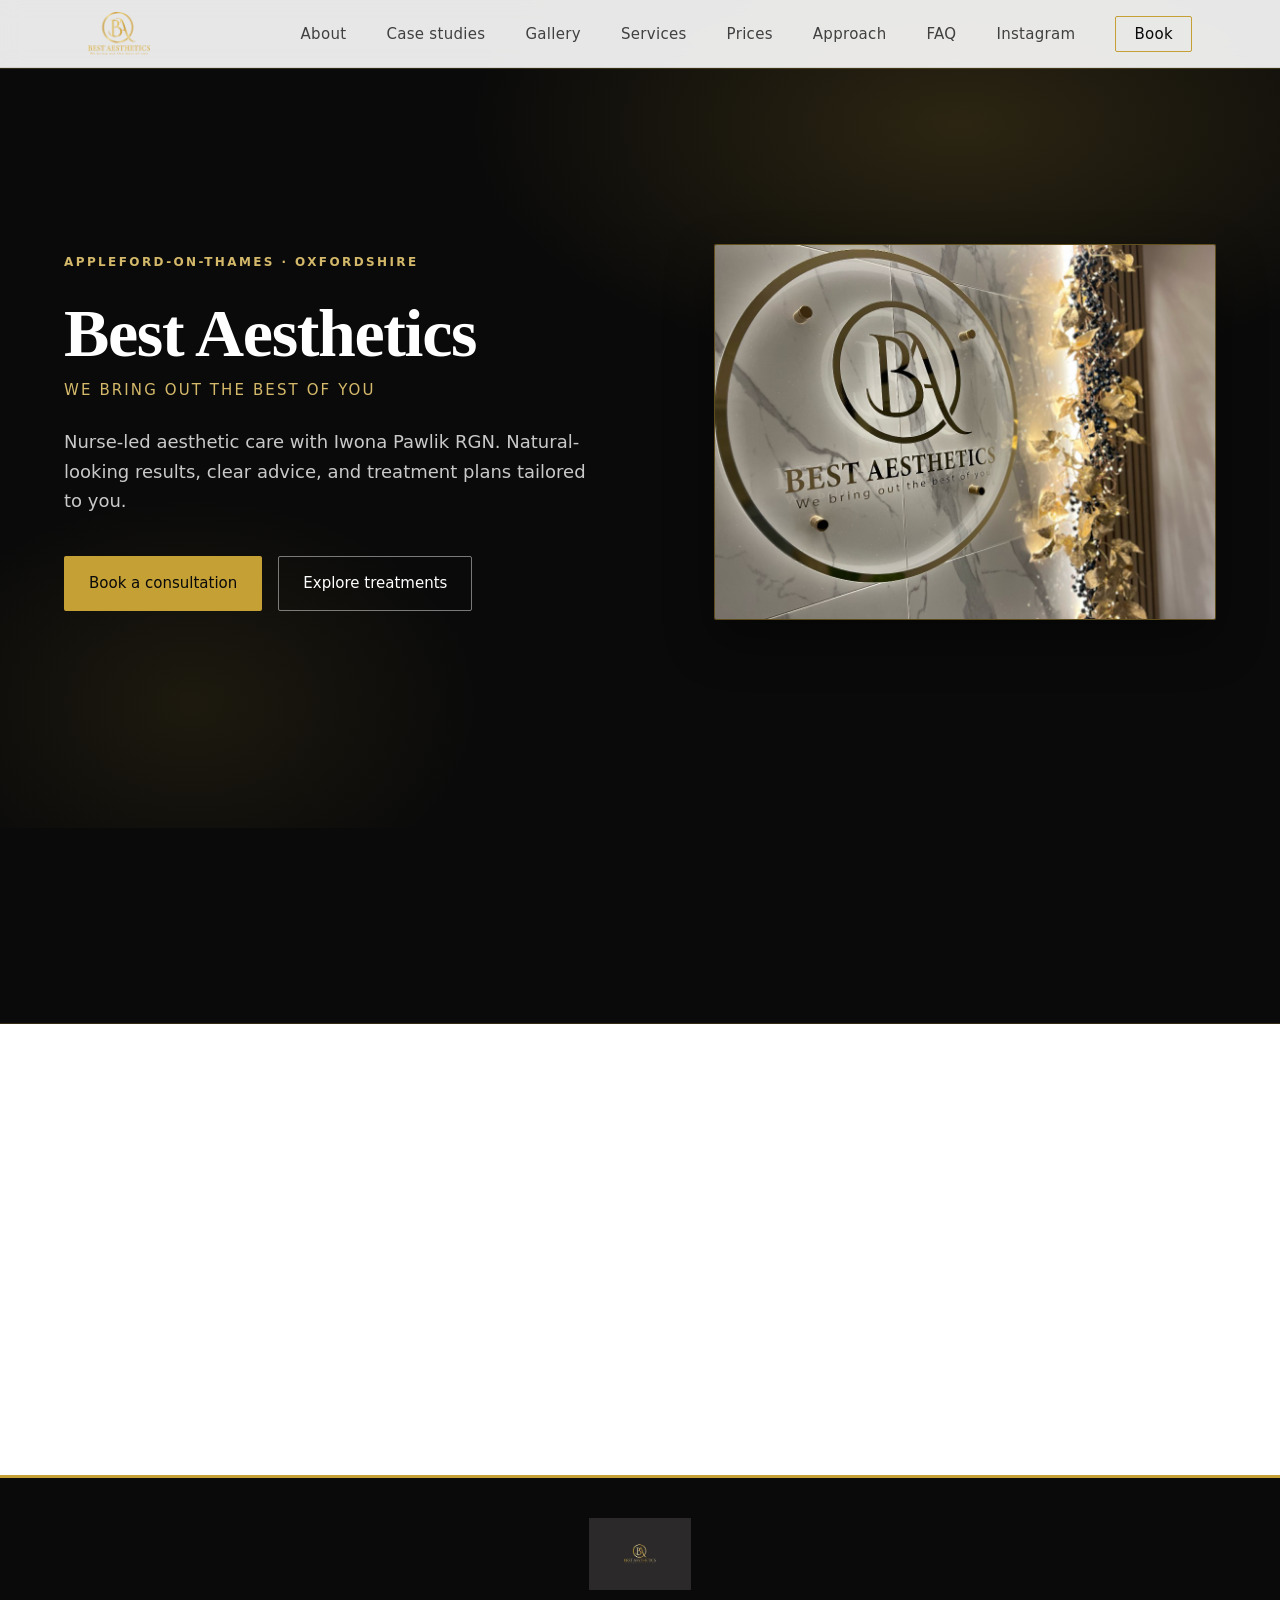
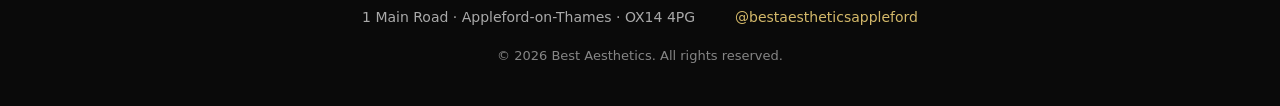
==== commit 3d1786c9: "Enhance preloader, add page transitions, and make site installable as a PWA" ====
--- a/index.html
+++ b/index.html
@@ -14,21 +14,35 @@
           window.location.replace(window.location.href.replace(/index\.html\/$/, "index.html"));
           return;
         }
+        window.__baPreloaderStartedAt = Date.now();
         document.documentElement.classList.add("is-loading");
         if (!isLocalPreview) document.documentElement.classList.add("js");
       })();
     </script>
     <title>Best Aesthetics | Nurse-Led Aesthetics Clinic in Appleford-on-Thames, Oxfordshire</title>
     <meta name="description" content="Best Aesthetics is a nurse-led clinic in Appleford-on-Thames offering anti-wrinkle treatments, dermal fillers, microneedling, vitamin B12 and IV drip therapy. Serving Oxfordshire, Didcot, Abingdon and Oxford." />
+    <link rel="canonical" href="https://bestaesthetics.uk/" />
     <meta name="robots" content="index,follow,max-image-preview:large,max-snippet:-1,max-video-preview:-1" />
-    <link rel="canonical" href="https://bestaesthetics.uk/" />
-    <link rel="stylesheet" href="styles.css?v=20260506-2" />
-    <link rel="icon" type="image/png" href="images/logo-header.png" />
+    <meta name="theme-color" content="#0a0a0a" />
+    <meta name="mobile-web-app-capable" content="yes" />
+    <meta name="apple-mobile-web-app-capable" content="yes" />
+    <meta name="apple-mobile-web-app-status-bar-style" content="black-translucent" />
+    <meta name="apple-mobile-web-app-title" content="Best Aesthetics" />
+    <meta property="og:type" content="website" />
+    <meta property="og:image" content="https://bestaesthetics.uk/images/app-icon-512.png" />
+    <meta property="og:image:alt" content="Best Aesthetics transparent logo" />
+    <meta name="twitter:card" content="summary_large_image" />
+    <meta name="twitter:image" content="https://bestaesthetics.uk/images/app-icon-512.png" />
+    <link rel="manifest" href="manifest.webmanifest" />
+    <link rel="icon" type="image/png" href="images/app-icon-512.png" />
+    <link rel="apple-touch-icon" href="images/app-icon-512.png" />
+    <link rel="stylesheet" href="styles.css?v=20260506-3" />
   </head>
   <body>
     <div class="site-preloader" id="site-preloader">
-      <img class="site-preloader__logo" src="images/logo-header.png" alt="Best Aesthetics" />
+      <img class="site-preloader__logo" src="images/LOGO with clear background.png" alt="Best Aesthetics" />
       <div class="site-preloader__bar" aria-hidden="true"></div>
+      <p class="site-preloader__caption">Preparing your experience</p>
     </div>
 
     <a class="skip-link" href="#main">Skip to content</a>
@@ -139,6 +153,9 @@
       <svg width="16" height="16" viewBox="0 0 16 16" fill="none" aria-hidden="true"><path d="M8 13V3M3 8l5-5 5 5" stroke="currentColor" stroke-width="2" stroke-linecap="round" stroke-linejoin="round"/></svg>
     </button>
 
-    <script src="script.js?v=20260506-2"></script>
+    <script src="script.js?v=20260506-3"></script>
   </body>
 </html>
+
+
+
--- a/styles.css
+++ b/styles.css
@@ -57,6 +57,21 @@
   line-height: 1.65;
   color: var(--color-ink);
   background-color: var(--color-bg);
+  opacity: 1;
+  transition: opacity 0.35s var(--ease-out), transform 0.35s var(--ease-out);
+}
+
+html.is-loading body {
+  opacity: 0;
+}
+
+html.is-ready body {
+  opacity: 1;
+}
+
+html.is-leaving body {
+  opacity: 0;
+  transform: translateY(8px);
 }
 
 .skip-link {
@@ -1985,9 +2000,10 @@
   flex-direction: column;
   gap: 1rem;
   background:
-    radial-gradient(circle at 70% 20%, rgba(196, 160, 53, 0.2), transparent 45%),
-    linear-gradient(180deg, #060606 0%, #111 100%);
-  transition: opacity 0.35s var(--ease-out), visibility 0.35s var(--ease-out);
+    radial-gradient(circle at 70% 20%, rgba(196, 160, 53, 0.24), transparent 38%),
+    radial-gradient(circle at 30% 75%, rgba(196, 160, 53, 0.14), transparent 30%),
+    linear-gradient(180deg, #040404 0%, #111111 100%);
+  transition: opacity 0.5s var(--ease-out), visibility 0.5s var(--ease-out);
 }
 
 .site-preloader[hidden] {
@@ -2000,10 +2016,18 @@
 }
 
 .site-preloader__logo {
-  width: min(12rem, 42vw);
+  width: min(15rem, 56vw);
   height: auto;
-  filter: drop-shadow(0 8px 30px rgba(196, 160, 53, 0.25));
-  animation: preloaderPulse 1.35s ease-in-out infinite;
+  filter: drop-shadow(0 10px 34px rgba(196, 160, 53, 0.28));
+  animation: preloaderPulse 1.7s ease-in-out infinite;
+}
+
+.site-preloader::before {
+  content: "";
+  position: absolute;
+  inset: 12% 18%;
+  border: 1px solid rgba(196, 160, 53, 0.12);
+  opacity: 0.7;
 }
 
 .site-preloader__bar {
@@ -2011,6 +2035,14 @@
   height: 2px;
   background: rgba(255, 255, 255, 0.2);
   overflow: hidden;
+}
+
+.site-preloader__caption {
+  margin: 0;
+  color: rgba(255, 255, 255, 0.58);
+  font-size: 0.72rem;
+  letter-spacing: 0.24em;
+  text-transform: uppercase;
 }
 
 .site-preloader__bar::after {
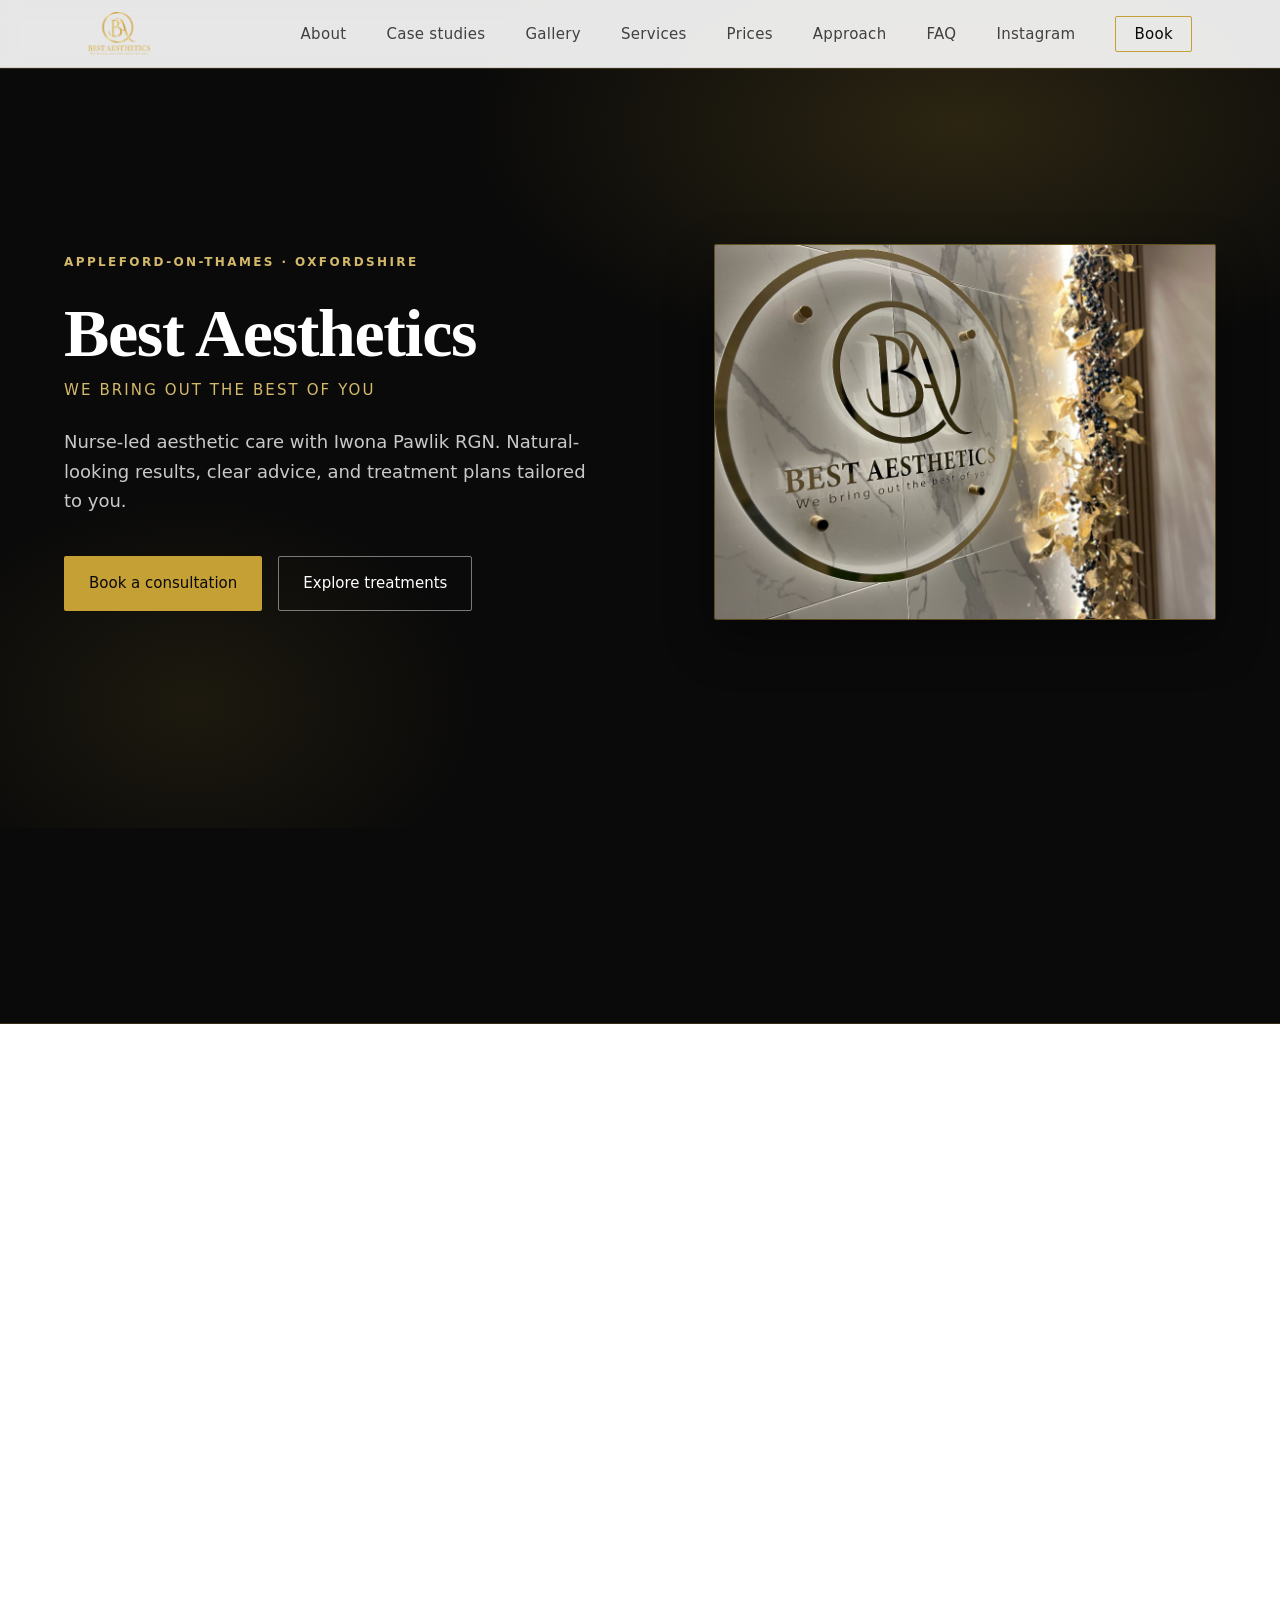
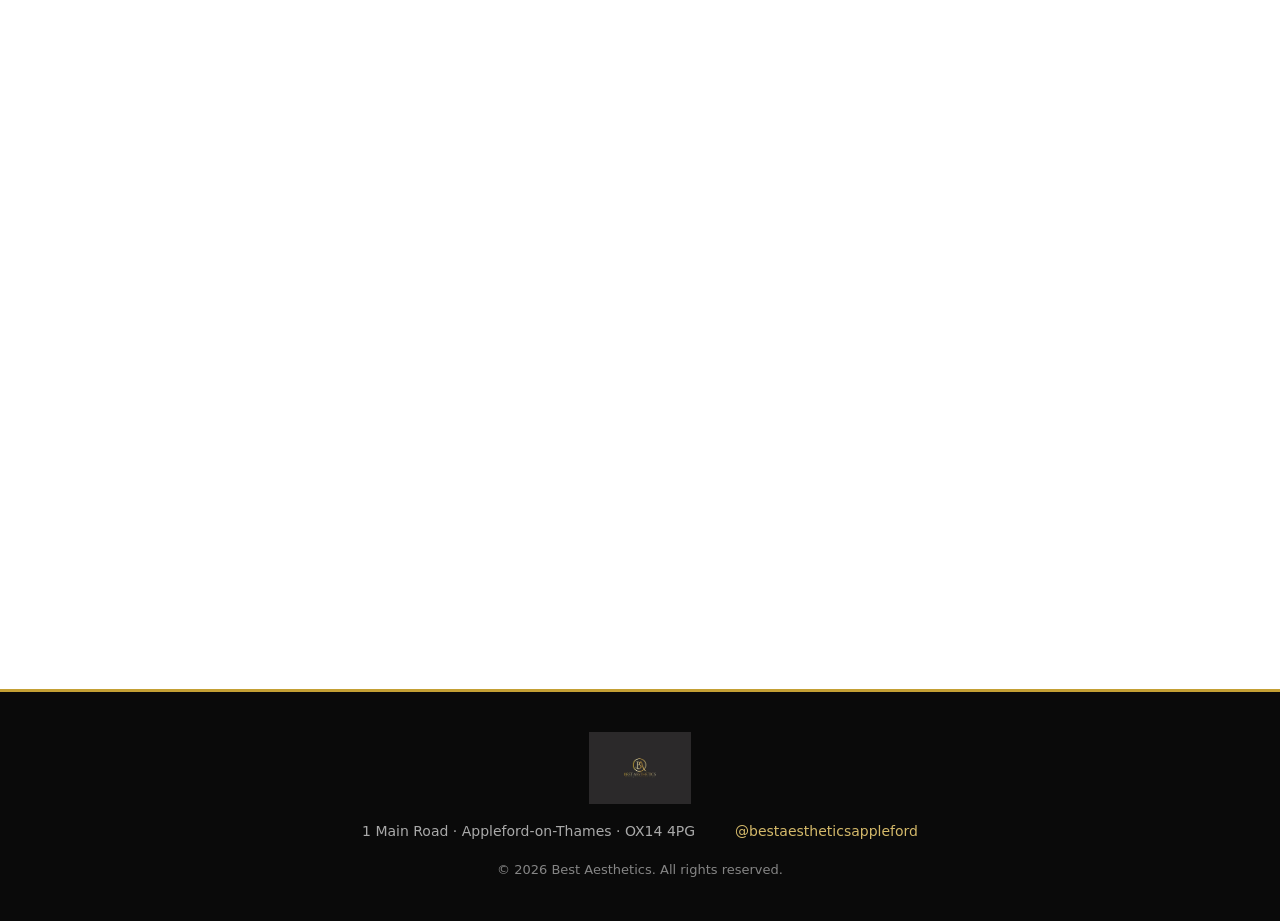
==== commit 08044f5d: "Remove theme-color meta tag from multiple HTML files and enhance contact form handling in JavaScript" ====
--- a/index.html
+++ b/index.html
@@ -23,7 +23,6 @@
     <meta name="description" content="Best Aesthetics is a nurse-led clinic in Appleford-on-Thames offering anti-wrinkle treatments, dermal fillers, microneedling, vitamin B12 and IV drip therapy. Serving Oxfordshire, Didcot, Abingdon and Oxford." />
     <link rel="canonical" href="https://bestaesthetics.uk/" />
     <meta name="robots" content="index,follow,max-image-preview:large,max-snippet:-1,max-video-preview:-1" />
-    <meta name="theme-color" content="#0a0a0a" />
     <meta name="mobile-web-app-capable" content="yes" />
     <meta name="apple-mobile-web-app-capable" content="yes" />
     <meta name="apple-mobile-web-app-status-bar-style" content="black-translucent" />
@@ -119,6 +118,45 @@
           </ul>
         </div>
       </section>
+
+      <section class="section contact" aria-labelledby="consultation-heading">
+        <div class="section-inner contact-inner reveal">
+          <div class="contact-copy">
+            <h2 id="consultation-heading" class="section-title">Book a consultation</h2>
+            <p class="section-lede">Share what you are considering and we will guide you to the right treatment plan.</p>
+            <address class="contact-details">
+              <p><span class="label">Phone</span><a href="tel:+447518010899">07518 010899</a><span class="contact-hint"> · By appointment only</span></p>
+              <p><span class="label">Location</span>1 Main Road, Appleford-on-Thames, Oxfordshire <span class="postcode">OX14 4PG</span></p>
+              <p><span class="label">Instagram</span><a href="https://www.instagram.com/bestaestheticsappleford/" target="_blank" rel="noopener noreferrer">@bestaestheticsappleford</a></p>
+            </address>
+          </div>
+          <form class="contact-form" action="https://api.web3forms.com/submit" method="post" novalidate id="home-consultation-form" data-web3forms data-success-message="Thanks. Your consultation request has been sent and we will be in touch shortly." data-error-message="Sorry, your request could not be sent just now. Please try again or call the clinic.">
+            <input type="hidden" name="access_key" value="YOUR_WEB3FORMS_ACCESS_KEY" />
+            <input type="hidden" name="subject" value="New consultation request from Best Aesthetics homepage" />
+            <input type="hidden" name="from_name" value="Best Aesthetics Website" />
+            <input type="hidden" name="redirect" value="https://bestaesthetics.uk/?sent=1" />
+            <input type="hidden" name="botcheck" value="" />
+            <div class="field">
+              <label for="home-name">Name</label>
+              <input type="text" id="home-name" name="name" autocomplete="name" required />
+            </div>
+            <div class="field">
+              <label for="home-email">Email</label>
+              <input type="email" id="home-email" name="email" autocomplete="email" required />
+            </div>
+            <div class="field">
+              <label for="home-phone">Phone number</label>
+              <input type="tel" id="home-phone" name="phone" autocomplete="tel" inputmode="tel" />
+            </div>
+            <div class="field">
+              <label for="home-message">What are you interested in?</label>
+              <textarea id="home-message" name="message" rows="4" required></textarea>
+            </div>
+            <button type="submit" class="btn btn-primary btn-full">Request a callback</button>
+            <p class="form-note" role="status" aria-live="polite"></p>
+          </form>
+        </div>
+      </section>
     </main>
 
     <footer class="site-footer">
--- a/styles.css
+++ b/styles.css
@@ -100,8 +100,8 @@
   z-index: 100;
   height: var(--header-h);
   background: rgba(255, 255, 255, 0.9);
+  -webkit-backdrop-filter: blur(12px);
   backdrop-filter: blur(12px);
-  -webkit-backdrop-filter: blur(12px);
   border-bottom: 1px solid var(--color-line);
   box-shadow: 0 1px 0 rgba(196, 160, 53, 0.2);
 }
@@ -238,8 +238,8 @@
 
   .site-header.nav-open {
     background: #ffffff;
+    -webkit-backdrop-filter: none;
     backdrop-filter: none;
-    -webkit-backdrop-filter: none;
   }
 
   .nav-list {
@@ -1061,7 +1061,6 @@
 .price-table-wrap {
   overflow-x: auto;
   margin: var(--space-sm) 0;
-  -webkit-overflow-scrolling: touch;
 }
 
 .price-table {
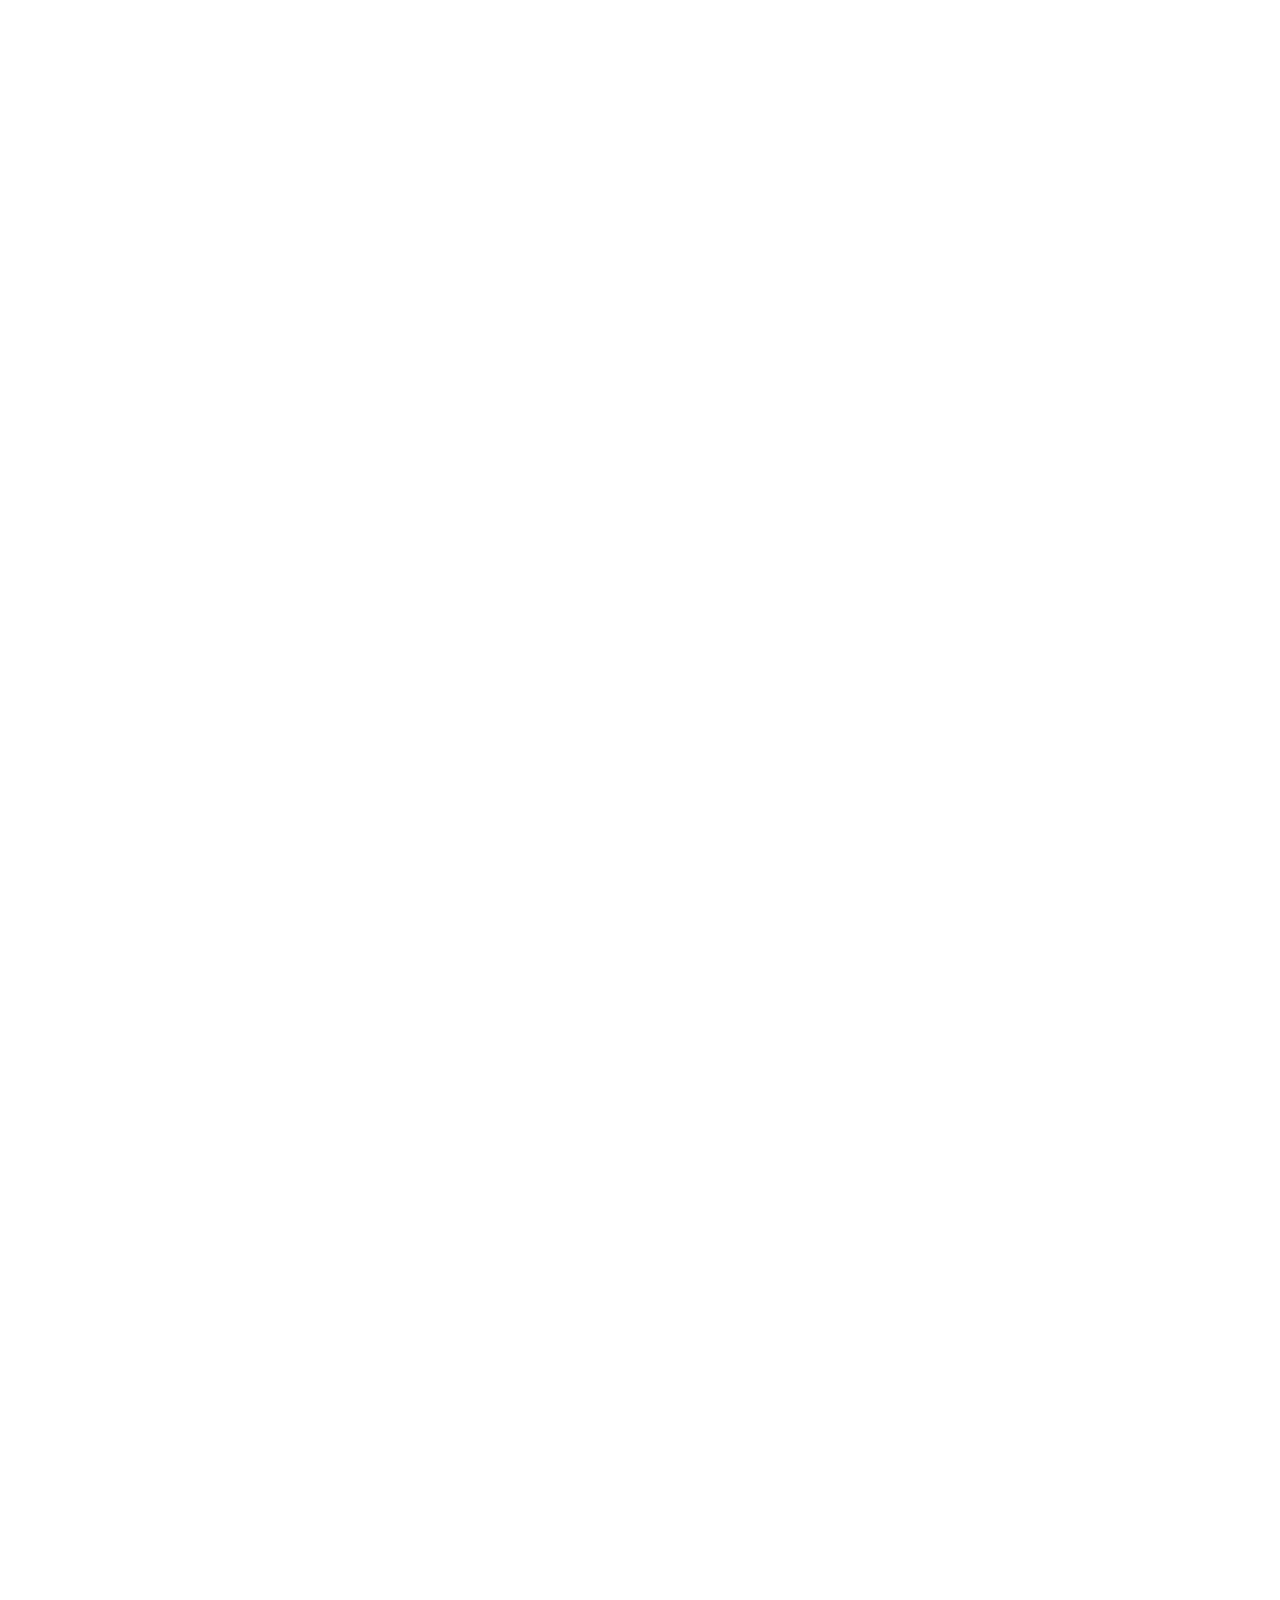
==== commit 913759a8: "Update Web3Forms access key in contact form" ====
--- a/index.html
+++ b/index.html
@@ -131,7 +131,7 @@
             </address>
           </div>
           <form class="contact-form" action="https://api.web3forms.com/submit" method="post" novalidate id="home-consultation-form" data-web3forms data-success-message="Thanks. Your consultation request has been sent and we will be in touch shortly." data-error-message="Sorry, your request could not be sent just now. Please try again or call the clinic.">
-            <input type="hidden" name="access_key" value="YOUR_WEB3FORMS_ACCESS_KEY" />
+            <input type="hidden" name="access_key" value="d84d0368-fb5e-46fd-b1b7-4e3b0f6a2ae6" />
             <input type="hidden" name="subject" value="New consultation request from Best Aesthetics homepage" />
             <input type="hidden" name="from_name" value="Best Aesthetics Website" />
             <input type="hidden" name="redirect" value="https://bestaesthetics.uk/?sent=1" />
